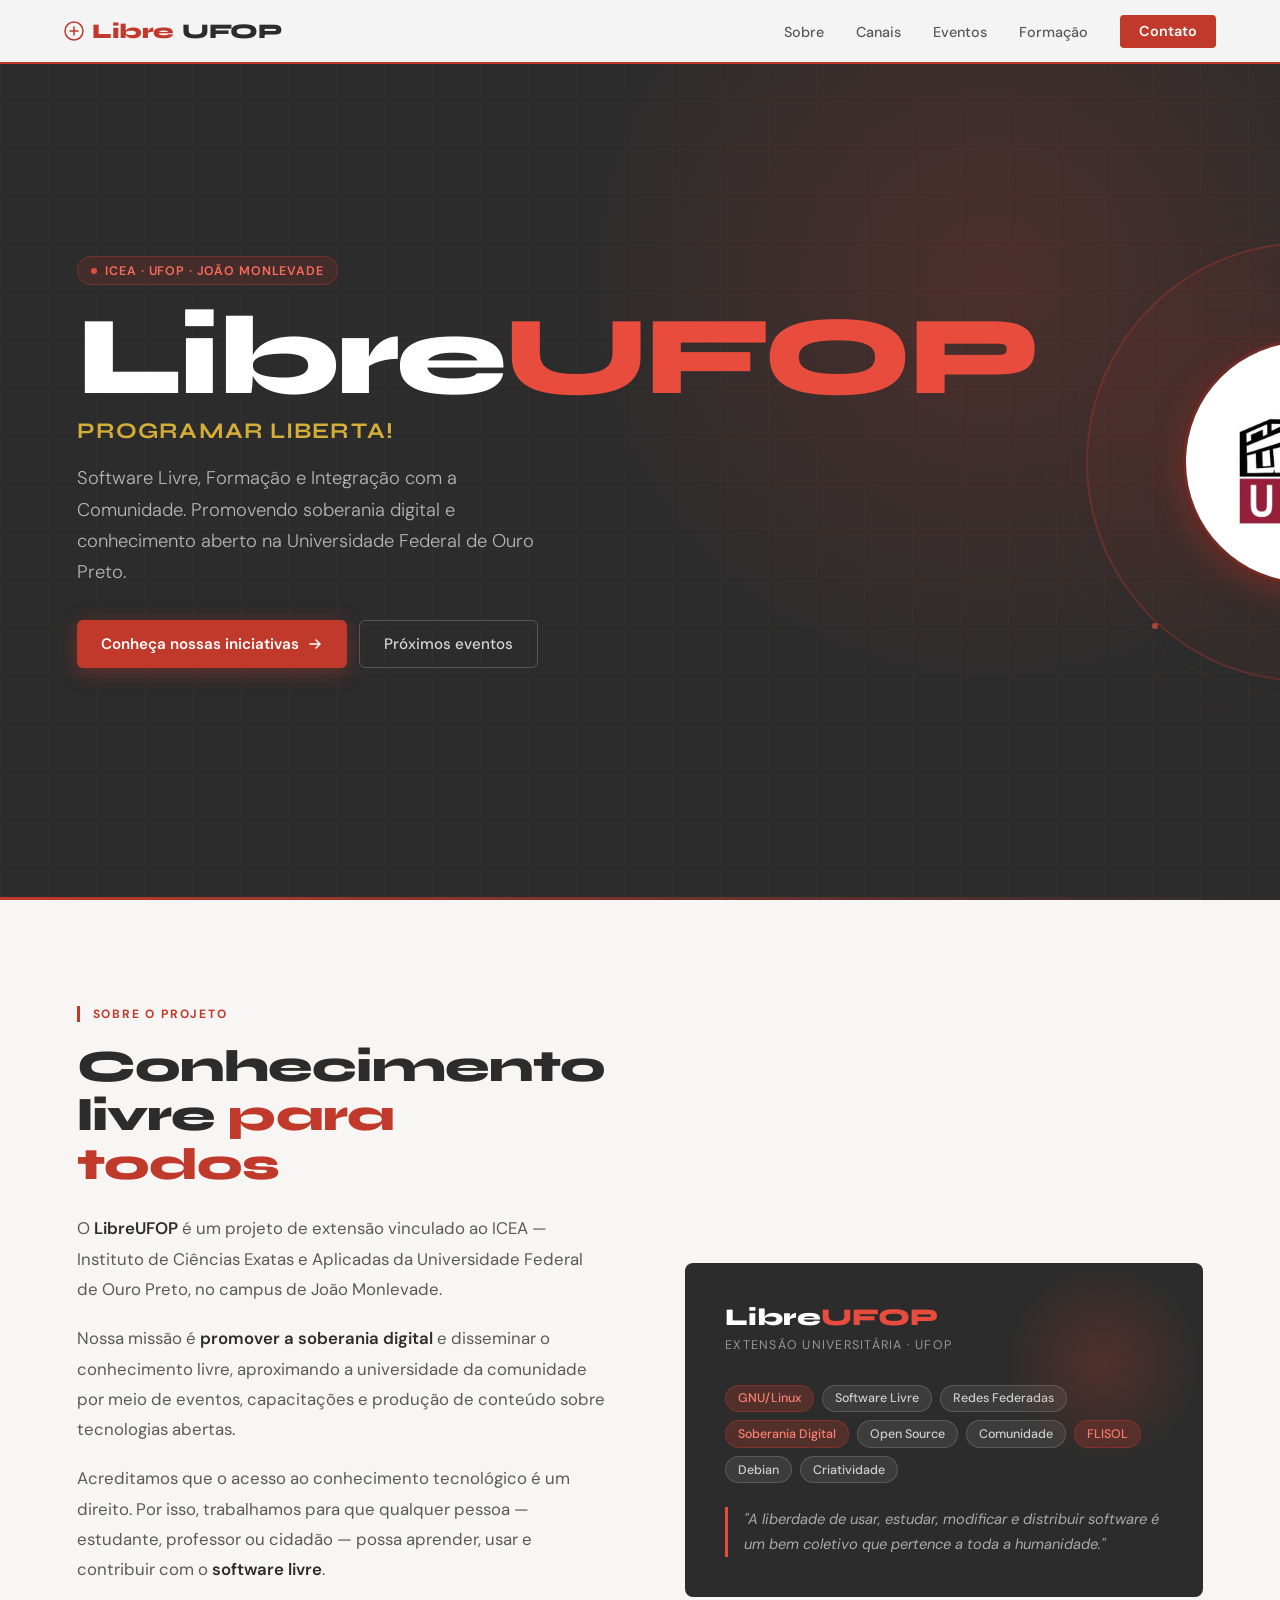
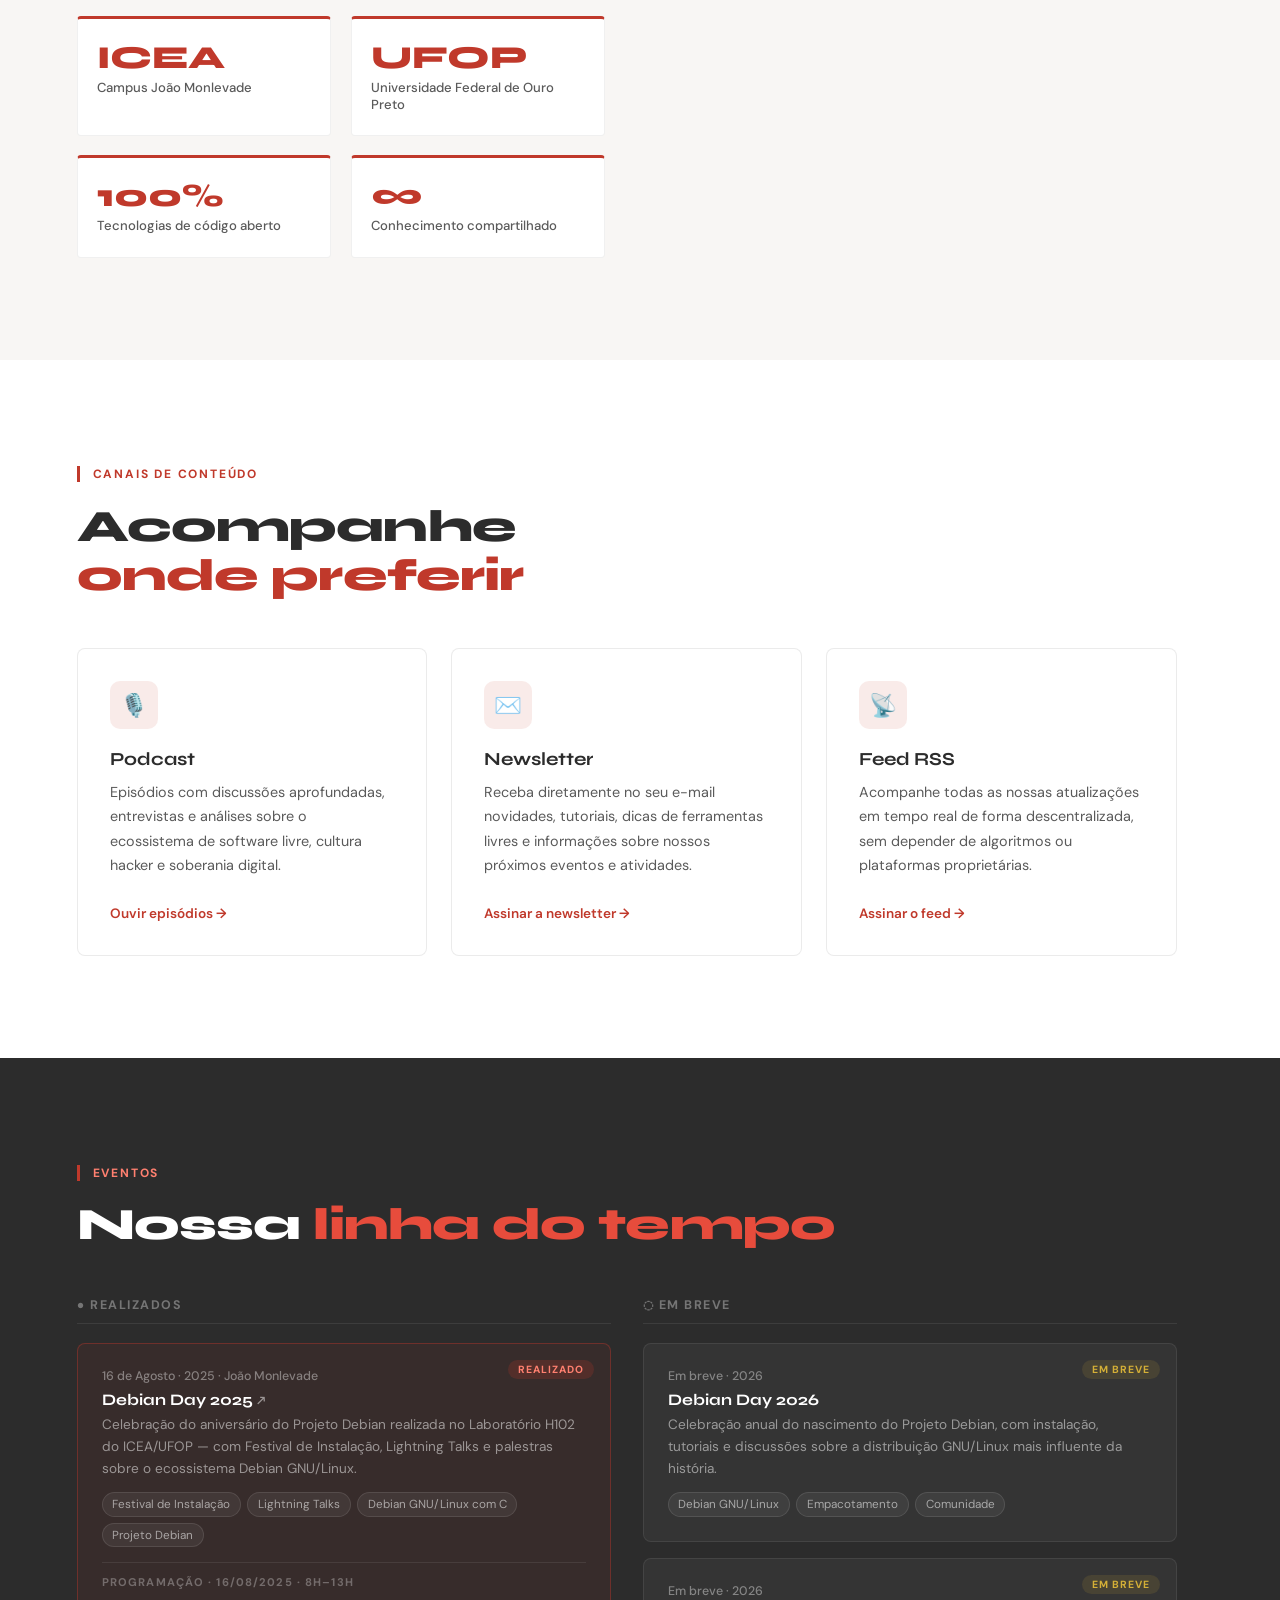
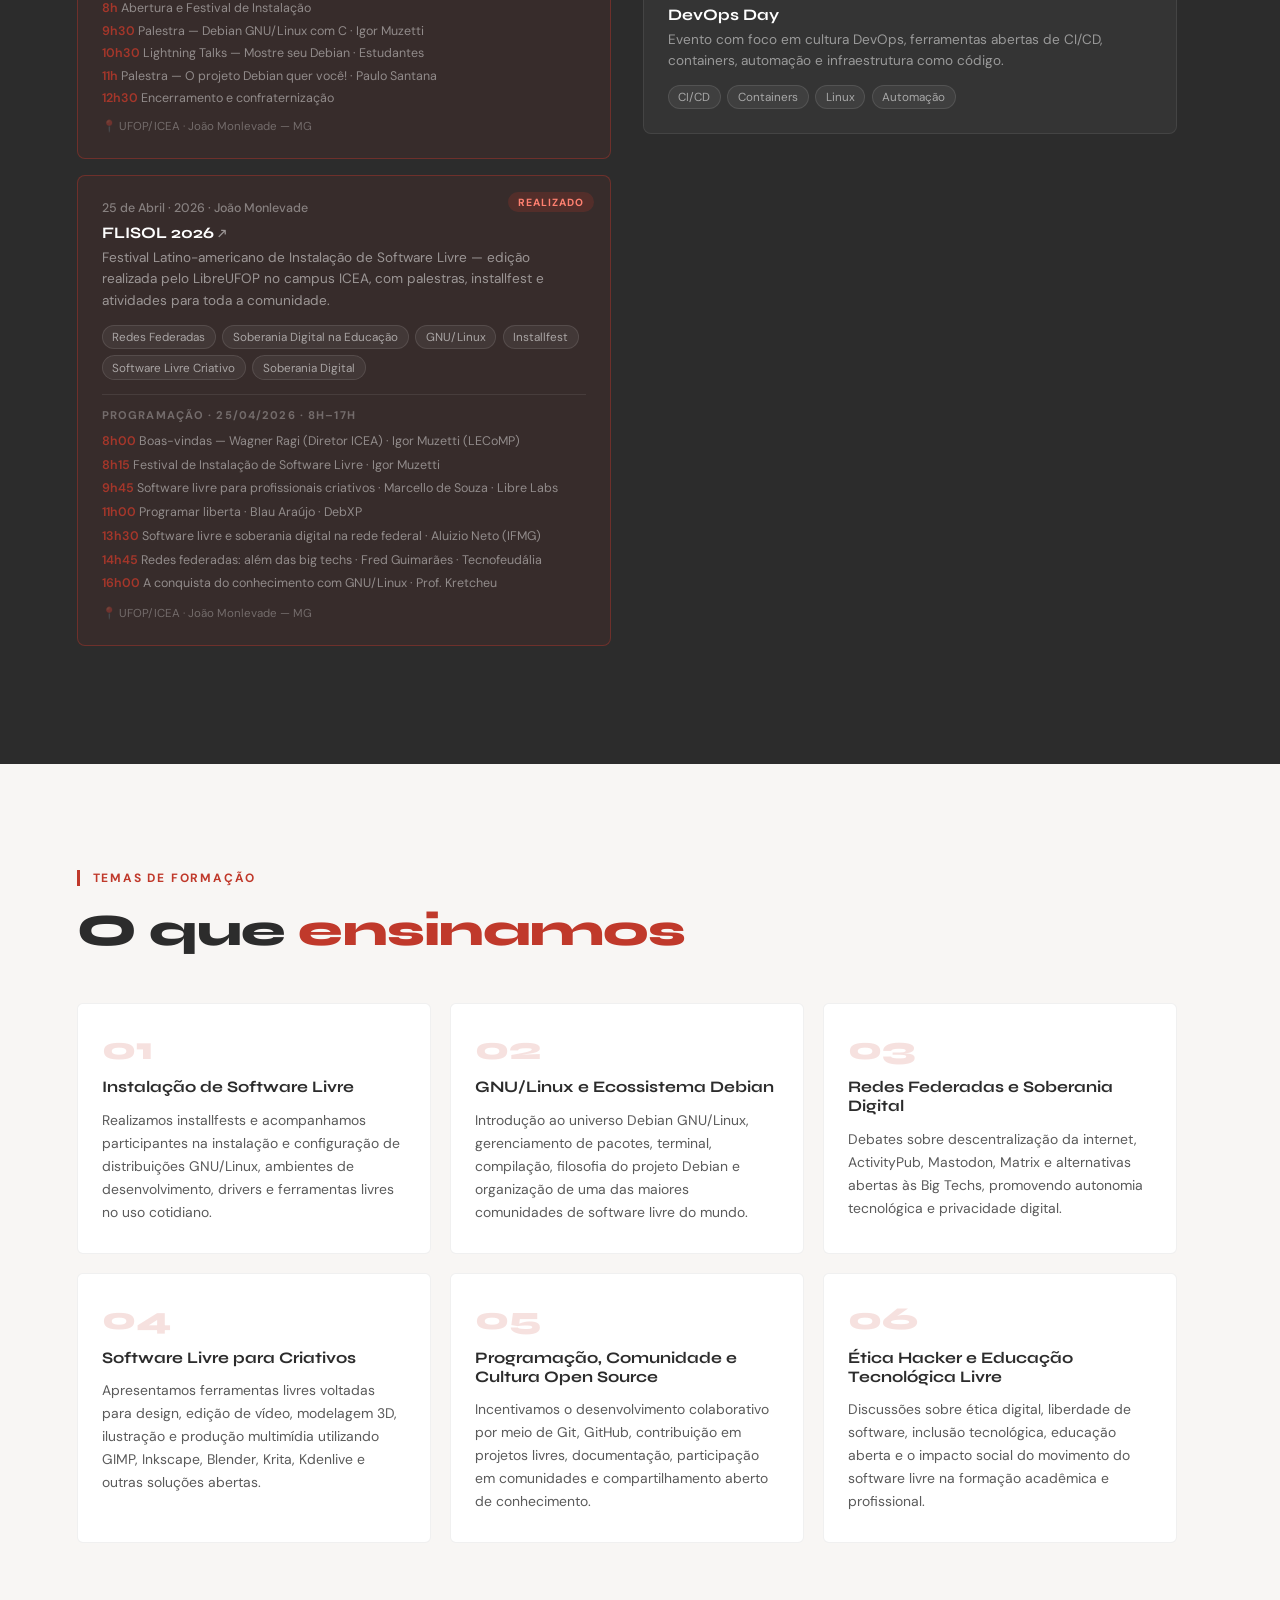
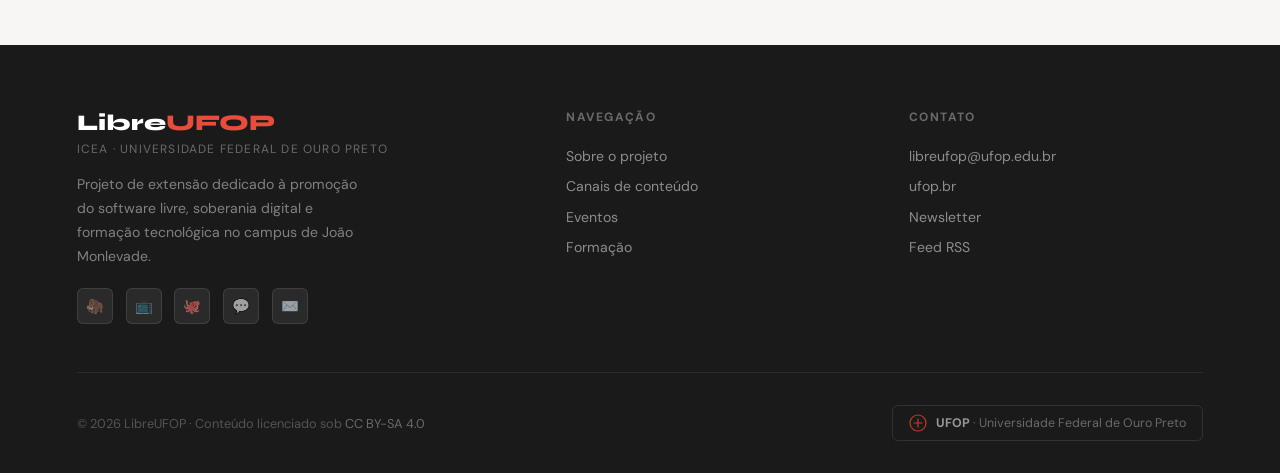
==== index.html @ 65d237c1 "edicoes de conteudos - pos primeira reuniao de alinhamento" ====
<!DOCTYPE html>
<html lang="pt-BR">

<head>
  <meta charset="UTF-8">
  <meta name="viewport" content="width=device-width, initial-scale=1.0">
  <title>LibreUFOP – Software Livre, Formação e Integração com a Comunidade</title>
  <link rel="preconnect" href="https://fonts.googleapis.com">
  <link
    href="https://fonts.googleapis.com/css2?family=Syne:wght@400;600;700;800&family=DM+Sans:ital,opsz,wght@0,9..40,300;0,9..40,400;0,9..40,500;1,9..40,300&display=swap"
    rel="stylesheet">
  <style>
    :root {
      --red: #C0392B;
      --red-dark: #922B21;
      --red-light: #E74C3C;
      --gray-dark: #2C2C2C;
      --gray-mid: #5A5A5A;
      --gray-light: #EFEFEF;
      --white: #FFFFFF;
      --off-white: #F8F6F4;
      --accent: #D4AF37;
      --text: #1A1A1A;
    }

    *,
    *::before,
    *::after {
      box-sizing: border-box;
      margin: 0;
      padding: 0;
    }

    html {
      scroll-behavior: smooth;
    }

    body {
      font-family: 'DM Sans', sans-serif;
      color: var(--text);
      background: var(--white);
      overflow-x: hidden;
    }

    /* ── NAV ── */
    nav {
      position: fixed;
      top: 0;
      width: 100%;
      z-index: 100;
      background: rgba(255, 255, 255, 0.95);
      backdrop-filter: blur(12px);
      border-bottom: 2px solid var(--red);
      display: flex;
      align-items: center;
      justify-content: space-between;
      padding: 0 clamp(1.5rem, 5vw, 4rem);
      height: 64px;
    }

    .nav-logo {
      font-family: 'Syne', sans-serif;
      font-weight: 800;
      font-size: 1.3rem;
      color: var(--red);
      letter-spacing: -0.02em;
      display: flex;
      align-items: center;
      gap: 0.5rem;
    }

    .nav-logo span {
      color: var(--gray-dark);
    }

    nav ul {
      display: flex;
      gap: 2rem;
      list-style: none;
    }

    nav a {
      text-decoration: none;
      color: var(--gray-mid);
      font-size: 0.9rem;
      font-weight: 500;
      transition: color 0.2s;
      position: relative;
    }

    nav a::after {
      content: '';
      position: absolute;
      bottom: -4px;
      left: 0;
      width: 0;
      height: 2px;
      background: var(--red);
      transition: width 0.25s;
    }

    nav a:hover {
      color: var(--red);
    }

    nav a:hover::after {
      width: 100%;
    }

    .nav-cta {
      background: var(--red);
      color: var(--white) !important;
      padding: 0.45rem 1.2rem;
      border-radius: 4px;
      font-weight: 600 !important;
    }

    .nav-cta::after {
      display: none !important;
    }

    .nav-cta:hover {
      background: var(--red-dark) !important;
    }

    /* ── HERO ── */
    #hero {
      min-height: 100svh;
      background: var(--gray-dark);
      display: grid;
      grid-template-columns: 1fr 1fr;
      align-items: center;
      position: relative;
      overflow: hidden;
      padding: 5.5rem clamp(1.25rem, 6vw, 6rem) 4rem;
      gap: 3rem;
    }

    .hero-bg-grid {
      position: absolute;
      inset: 0;
      z-index: 0;
      background-image:
        linear-gradient(rgba(192, 57, 43, 0.08) 1px, transparent 1px),
        linear-gradient(90deg, rgba(192, 57, 43, 0.08) 1px, transparent 1px);
      background-size: 48px 48px;
    }

    .hero-bg-circle {
      position: absolute;
      right: -10%;
      top: -15%;
      width: 65vw;
      height: 65vw;
      border-radius: 50%;
      background: radial-gradient(circle, rgba(192, 57, 43, 0.22) 0%, transparent 70%);
      z-index: 0;
    }

    .hero-bg-line {
      position: absolute;
      bottom: 0;
      left: 0;
      right: 0;
      height: 3px;
      background: linear-gradient(90deg, var(--red), transparent);
      z-index: 1;
    }

    .hero-content {
      position: relative;
      z-index: 2;
    }

    .hero-eyebrow {
      display: inline-flex;
      align-items: center;
      gap: 0.5rem;
      background: rgba(192, 57, 43, 0.15);
      border: 1px solid rgba(192, 57, 43, 0.4);
      color: #FF6B5B;
      font-size: clamp(0.65rem, 2vw, 0.78rem);
      font-weight: 600;
      letter-spacing: 0.07em;
      text-transform: uppercase;
      padding: 0.35rem 0.85rem;
      border-radius: 100px;
      margin-bottom: 1.2rem;
      animation: fadeUp 0.6s ease both;
      max-width: 100%;
    }

    .hero-eyebrow::before {
      content: '';
      flex-shrink: 0;
      width: 6px;
      height: 6px;
      background: var(--red-light);
      border-radius: 50%;
      animation: pulse 2s infinite;
    }

    @keyframes pulse {

      0%,
      100% {
        opacity: 1;
        transform: scale(1);
      }

      50% {
        opacity: 0.4;
        transform: scale(1.5);
      }
    }

    .hero-title {
      font-family: 'Syne', sans-serif;
      font-weight: 800;
      font-size: clamp(2.8rem, 11vw, 7rem);
      line-height: 0.95;
      color: var(--white);
      letter-spacing: -0.03em;
      margin-bottom: 0.4rem;
      animation: fadeUp 0.6s 0.1s ease both;
    }

    .hero-title em {
      color: var(--red-light);
      font-style: normal;
    }

    .hero-slogan {
      font-family: 'Syne', sans-serif;
      font-size: clamp(0.85rem, 3.5vw, 1.4rem);
      color: var(--accent);
      font-weight: 700;
      letter-spacing: 0.05em;
      text-transform: uppercase;
      margin-bottom: 1.2rem;
      animation: fadeUp 0.6s 0.2s ease both;
    }

    .hero-subtitle {
      font-size: clamp(0.92rem, 2.5vw, 1.15rem);
      color: rgba(255, 255, 255, 0.65);
      line-height: 1.7;
      max-width: 480px;
      margin-bottom: 2rem;
      font-weight: 300;
      animation: fadeUp 0.6s 0.3s ease both;
    }

    .hero-actions {
      display: flex;
      gap: 0.75rem;
      flex-wrap: wrap;
      animation: fadeUp 0.6s 0.4s ease both;
    }

    .btn-primary {
      background: var(--red);
      color: var(--white);
      padding: 0.8rem 1.5rem;
      border: none;
      border-radius: 6px;
      font-family: 'DM Sans', sans-serif;
      font-size: clamp(0.85rem, 2.5vw, 0.95rem);
      font-weight: 600;
      cursor: pointer;
      text-decoration: none;
      display: inline-flex;
      align-items: center;
      gap: 0.5rem;
      transition: all 0.25s;
      box-shadow: 0 4px 20px rgba(192, 57, 43, 0.4);
      white-space: nowrap;
    }

    .btn-primary:hover {
      background: var(--red-light);
      transform: translateY(-2px);
      box-shadow: 0 8px 28px rgba(192, 57, 43, 0.5);
    }

    .btn-secondary {
      background: transparent;
      color: rgba(255, 255, 255, 0.8);
      padding: 0.8rem 1.5rem;
      border: 1px solid rgba(255, 255, 255, 0.2);
      border-radius: 6px;
      font-family: 'DM Sans', sans-serif;
      font-size: clamp(0.85rem, 2.5vw, 0.95rem);
      font-weight: 500;
      cursor: pointer;
      text-decoration: none;
      display: inline-flex;
      align-items: center;
      gap: 0.5rem;
      transition: all 0.25s;
      white-space: nowrap;
    }

    .btn-secondary:hover {
      border-color: rgba(255, 255, 255, 0.5);
      color: var(--white);
      background: rgba(255, 255, 255, 0.06);
    }

    .hero-visual {
      position: relative;
      z-index: 2;
      display: flex;
      justify-content: center;
      align-items: center;
      animation: fadeUp 0.6s 0.25s ease both;
    }

    .hero-badge-stack {
      position: relative;
      width: clamp(180px, 36vw, 440px);
      aspect-ratio: 1;
    }

    .hero-badge-main {
      position: absolute;
      inset: 0;
      border: 2px solid rgba(192, 57, 43, 0.3);
      border-radius: 50%;
      display: flex;
      flex-direction: column;
      align-items: center;
      justify-content: center;
      text-align: center;
      padding: 1.5rem;
      background: radial-gradient(circle at 30% 40%, rgba(192, 57, 43, 0.12), rgba(0, 0, 0, 0));
    }

    .hero-badge-ring {
      position: absolute;
      inset: -16px;
      border: 1px dashed rgba(192, 57, 43, 0.2);
      border-radius: 50%;
      animation: spin 24s linear infinite;
    }

    .hero-badge-ring2 {
      position: absolute;
      inset: -40px;
      border: 1px dashed rgba(192, 57, 43, 0.1);
      border-radius: 50%;
      animation: spin 40s linear infinite reverse;
    }

    @keyframes spin {
      to {
        transform: rotate(360deg);
      }
    }

    /* ── LOGO IMAGE — animação rotateX em torno do eixo X ── */
    .hero-logo-img {
      width: clamp(110px, 22vw, 240px);
      height: clamp(110px, 22vw, 240px);
      border-radius: 50%;
      object-fit: cover;
      display: block;
      box-shadow:
        0 8px 32px rgba(192, 57, 43, 0.55),
        0 2px 12px rgba(0, 0, 0, 0.5),
        0 0 0 3px rgba(192, 57, 43, 0.35);
      animation: tiltX 5s ease-in-out infinite;
      transform-style: preserve-3d;
    }

    @keyframes tiltX {
      0% {
        transform: perspective(600px) rotateY(0deg) scale(1);
      }

      20% {
        transform: perspective(600px) rotateY(18deg) scale(1.03);
      }

      40% {
        transform: perspective(600px) rotateY(-14deg) scale(0.97);
      }

      60% {
        transform: perspective(600px) rotateY(10deg) scale(1.02);
      }

      80% {
        transform: perspective(600px) rotateY(-8deg) scale(0.98);
      }

      100% {
        transform: perspective(600px) rotateY(0deg) scale(1);
      }
    }

    .hero-dot {
      position: absolute;
      border-radius: 50%;
      background: var(--red-light);
      opacity: 0.7;
    }

    .hero-dot-1 {
      width: 10px;
      height: 10px;
      top: 8%;
      right: 22%;
      animation: floatDot 4s 0s ease-in-out infinite;
    }

    .hero-dot-2 {
      width: 6px;
      height: 6px;
      bottom: 12%;
      left: 15%;
      animation: floatDot 5s 1s ease-in-out infinite;
    }

    .hero-dot-3 {
      width: 14px;
      height: 14px;
      top: 40%;
      right: 5%;
      background: var(--accent);
      animation: floatDot 3.5s 0.5s ease-in-out infinite;
    }

    @keyframes floatDot {

      0%,
      100% {
        transform: translateY(0);
      }

      50% {
        transform: translateY(-12px);
      }
    }

    /* ── SECTION BASE ── */
    section {
      padding: clamp(3rem, 8vw, 7rem) clamp(1.5rem, 6vw, 6rem);
    }

    .section-label {
      display: inline-block;
      font-size: 0.75rem;
      font-weight: 700;
      letter-spacing: 0.15em;
      text-transform: uppercase;
      color: var(--red);
      border-left: 3px solid var(--red);
      padding-left: 0.8rem;
      margin-bottom: 1.2rem;
    }

    .section-title {
      font-family: 'Syne', sans-serif;
      font-size: clamp(1.8rem, 4vw, 2.8rem);
      font-weight: 800;
      letter-spacing: -0.02em;
      color: var(--gray-dark);
      line-height: 1.1;
    }

    .section-title em {
      color: var(--red);
      font-style: normal;
    }

    /* ── SOBRE ── */
    #sobre {
      background: var(--off-white);
    }

    .sobre-grid {
      display: grid;
      grid-template-columns: 1fr 1fr;
      gap: 5rem;
      align-items: center;
      max-width: 1200px;
      margin: 0 auto;
    }

    .sobre-text p {
      color: var(--gray-mid);
      line-height: 1.8;
      font-size: 1.05rem;
      margin-bottom: 1.2rem;
    }

    .sobre-text p strong {
      color: var(--gray-dark);
      font-weight: 600;
    }

    .sobre-stats {
      display: grid;
      grid-template-columns: 1fr 1fr;
      gap: 1.2rem;
      margin-top: 2rem;
    }

    .stat-card {
      background: var(--white);
      border: 1px solid rgba(0, 0, 0, 0.06);
      border-top: 3px solid var(--red);
      padding: 1.4rem 1.2rem;
      border-radius: 4px;
    }

    .stat-number {
      font-family: 'Syne', sans-serif;
      font-size: 2rem;
      font-weight: 800;
      color: var(--red);
      line-height: 1;
      margin-bottom: 0.3rem;
    }

    .stat-label {
      font-size: 0.82rem;
      color: var(--gray-mid);
      font-weight: 500;
    }

    .sobre-visual {
      position: relative;
    }

    .sobre-card-main {
      background: var(--gray-dark);
      border-radius: 8px;
      padding: 2.5rem;
      color: var(--white);
      position: relative;
      overflow: hidden;
    }

    .sobre-card-main::before {
      content: '';
      position: absolute;
      top: 0;
      right: 0;
      width: 200px;
      height: 200px;
      background: radial-gradient(circle, rgba(192, 57, 43, 0.25), transparent 70%);
    }

    .sobre-card-logo {
      font-family: 'Syne', sans-serif;
      font-weight: 800;
      font-size: 1.5rem;
      color: var(--white);
      margin-bottom: 0.3rem;
    }

    .sobre-card-logo span {
      color: var(--red-light);
    }

    .sobre-card-inst {
      font-size: 0.78rem;
      color: rgba(255, 255, 255, 0.5);
      text-transform: uppercase;
      letter-spacing: 0.1em;
      margin-bottom: 2rem;
    }

    .sobre-card-tags {
      display: flex;
      flex-wrap: wrap;
      gap: 0.5rem;
    }

    .tag {
      padding: 0.3rem 0.75rem;
      border-radius: 100px;
      font-size: 0.78rem;
      font-weight: 500;
      background: rgba(255, 255, 255, 0.08);
      border: 1px solid rgba(255, 255, 255, 0.15);
      color: rgba(255, 255, 255, 0.75);
    }

    .tag.red {
      background: rgba(192, 57, 43, 0.25);
      border-color: rgba(192, 57, 43, 0.4);
      color: #FF8070;
    }

    .sobre-quote {
      margin-top: 1.5rem;
      border-left: 3px solid var(--red-light);
      padding-left: 1rem;
      font-style: italic;
      color: rgba(255, 255, 255, 0.6);
      font-size: 0.92rem;
      line-height: 1.7;
    }

    /* ── CANAIS ── */
    #canais {
      background: var(--white);
    }

    .canais-header {
      max-width: 600px;
      margin-bottom: 3rem;
    }

    .canais-grid {
      display: grid;
      grid-template-columns: repeat(3, 1fr);
      gap: 1.5rem;
      max-width: 1100px;
    }

    .canal-card {
      border: 1px solid rgba(0, 0, 0, 0.08);
      border-radius: 8px;
      padding: 2rem;
      transition: all 0.3s;
      position: relative;
      overflow: hidden;
      background: var(--white);
    }

    .canal-card::before {
      content: '';
      position: absolute;
      top: 0;
      left: 0;
      right: 0;
      height: 3px;
      background: var(--red);
      transform: scaleX(0);
      transition: transform 0.3s;
      transform-origin: left;
    }

    .canal-card:hover {
      box-shadow: 0 12px 40px rgba(0, 0, 0, 0.1);
      transform: translateY(-4px);
    }

    .canal-card:hover::before {
      transform: scaleX(1);
    }

    .canal-icon {
      width: 48px;
      height: 48px;
      border-radius: 10px;
      background: rgba(192, 57, 43, 0.1);
      display: flex;
      align-items: center;
      justify-content: center;
      margin-bottom: 1.2rem;
      font-size: 1.4rem;
    }

    .canal-title {
      font-family: 'Syne', sans-serif;
      font-weight: 700;
      font-size: 1.15rem;
      color: var(--gray-dark);
      margin-bottom: 0.6rem;
    }

    .canal-desc {
      font-size: 0.9rem;
      line-height: 1.7;
      color: var(--gray-mid);
      margin-bottom: 1.5rem;
    }

    .canal-link {
      display: inline-flex;
      align-items: center;
      gap: 0.4rem;
      font-size: 0.85rem;
      font-weight: 600;
      color: var(--red);
      text-decoration: none;
      transition: gap 0.2s;
    }

    .canal-link:hover {
      gap: 0.7rem;
    }

    /* ── EVENTOS ── */
    #eventos {
      background: var(--gray-dark);
    }

    #eventos .section-label {
      color: #FF8070;
    }

    #eventos .section-title {
      color: var(--white);
    }

    #eventos .section-title em {
      color: var(--red-light);
    }

    .eventos-grid {
      display: grid;
      grid-template-columns: 1fr 1fr;
      gap: 2rem;
      margin-top: 3rem;
      max-width: 1100px;
    }

    .eventos-col-title {
      font-size: 0.78rem;
      font-weight: 700;
      letter-spacing: 0.12em;
      text-transform: uppercase;
      color: rgba(255, 255, 255, 0.35);
      margin-bottom: 1.2rem;
      padding-bottom: 0.6rem;
      border-bottom: 1px solid rgba(255, 255, 255, 0.08);
    }

    .evento-card {
      background: rgba(255, 255, 255, 0.04);
      border: 1px solid rgba(255, 255, 255, 0.08);
      border-radius: 8px;
      padding: 1.5rem;
      margin-bottom: 1rem;
      transition: background 0.25s;
      position: relative;
      overflow: hidden;
    }

    .evento-card:hover {
      background: rgba(255, 255, 255, 0.07);
    }

    .evento-card.destaque {
      border-color: rgba(192, 57, 43, 0.4);
      background: rgba(192, 57, 43, 0.08);
    }

    /* Card clicável — eventos realizados */
    a.evento-card {
      text-decoration: none;
      color: inherit;
      cursor: pointer;
      display: block;
    }

    a.evento-card:hover {
      background: rgba(255, 255, 255, 0.1) !important;
      border-color: rgba(192, 57, 43, 0.6) !important;
      transform: translateY(-3px);
      box-shadow: 0 8px 30px rgba(0, 0, 0, 0.3);
      transition: all 0.25s;
    }

    a.evento-card .evento-nome::after {
      content: ' ↗';
      font-size: 0.8em;
      opacity: 0.5;
    }

    .evento-card.destaque::before {
      content: 'REALIZADO';
      position: absolute;
      top: 1rem;
      right: 1rem;
      font-size: 0.65rem;
      font-weight: 700;
      letter-spacing: 0.1em;
      color: #FF8070;
      background: rgba(192, 57, 43, 0.2);
      padding: 0.2rem 0.6rem;
      border-radius: 100px;
    }

    .evento-card.futuro::before {
      content: 'EM BREVE';
      position: absolute;
      top: 1rem;
      right: 1rem;
      font-size: 0.65rem;
      font-weight: 700;
      letter-spacing: 0.1em;
      color: var(--accent);
      background: rgba(212, 175, 55, 0.12);
      padding: 0.2rem 0.6rem;
      border-radius: 100px;
    }

    .evento-data {
      font-size: 0.78rem;
      color: rgba(255, 255, 255, 0.4);
      font-weight: 500;
      margin-bottom: 0.4rem;
    }

    .evento-nome {
      font-family: 'Syne', sans-serif;
      font-size: 1rem;
      font-weight: 700;
      color: var(--white);
      margin-bottom: 0.3rem;
    }

    .evento-desc {
      font-size: 0.85rem;
      line-height: 1.6;
      color: rgba(255, 255, 255, 0.5);
      margin-bottom: 0.8rem;
    }

    .evento-talks {
      display: flex;
      flex-wrap: wrap;
      gap: 0.4rem;
    }

    .evento-talk {
      font-size: 0.73rem;
      background: rgba(255, 255, 255, 0.06);
      border: 1px solid rgba(255, 255, 255, 0.1);
      color: rgba(255, 255, 255, 0.55);
      padding: 0.2rem 0.6rem;
      border-radius: 100px;
    }

    /* ── FORMAÇÃO ── */
    #formacao {
      background: var(--off-white);
    }

    .formacao-grid {
      display: grid;
      grid-template-columns: repeat(3, 1fr);
      gap: 1.2rem;
      margin-top: 3rem;
      max-width: 1100px;
    }

    .formacao-item {
      background: var(--white);
      border-radius: 6px;
      padding: 1.8rem 1.5rem;
      border: 1px solid rgba(0, 0, 0, 0.06);
      transition: all 0.3s;
      display: flex;
      flex-direction: column;
      gap: 0.8rem;
    }

    .formacao-item:hover {
      border-color: var(--red);
      box-shadow: 0 4px 20px rgba(192, 57, 43, 0.1);
      transform: translateY(-2px);
    }

    .formacao-num {
      font-family: 'Syne', sans-serif;
      font-size: 2rem;
      font-weight: 800;
      color: rgba(192, 57, 43, 0.15);
      line-height: 1;
    }

    .formacao-title {
      font-family: 'Syne', sans-serif;
      font-size: 1rem;
      font-weight: 700;
      color: var(--gray-dark);
    }

    .formacao-desc {
      font-size: 0.87rem;
      line-height: 1.65;
      color: var(--gray-mid);
    }

    /* ── FOOTER ── */
    footer {
      background: #1A1A1A;
      padding: 4rem clamp(1.5rem, 6vw, 6rem) 2rem;
    }

    .footer-top {
      display: grid;
      grid-template-columns: 1.5fr 1fr 1fr;
      gap: 3rem;
      padding-bottom: 3rem;
      border-bottom: 1px solid rgba(255, 255, 255, 0.08);
      margin-bottom: 2rem;
    }

    .footer-brand-name {
      font-family: 'Syne', sans-serif;
      font-size: 1.4rem;
      font-weight: 800;
      color: var(--white);
      margin-bottom: 0.3rem;
    }

    .footer-brand-name span {
      color: var(--red-light);
    }

    .footer-brand-inst {
      font-size: 0.75rem;
      color: rgba(255, 255, 255, 0.35);
      text-transform: uppercase;
      letter-spacing: 0.1em;
      margin-bottom: 1rem;
    }

    .footer-brand-desc {
      font-size: 0.88rem;
      line-height: 1.7;
      color: rgba(255, 255, 255, 0.45);
      max-width: 300px;
    }

    .footer-col-title {
      font-size: 0.75rem;
      font-weight: 700;
      letter-spacing: 0.12em;
      text-transform: uppercase;
      color: rgba(255, 255, 255, 0.35);
      margin-bottom: 1.2rem;
    }

    .footer-col ul {
      list-style: none;
    }

    .footer-col li {
      margin-bottom: 0.6rem;
    }

    .footer-col a {
      text-decoration: none;
      color: rgba(255, 255, 255, 0.5);
      font-size: 0.88rem;
      transition: color 0.2s;
    }

    .footer-col a:hover {
      color: var(--red-light);
    }

    .social-links {
      display: flex;
      gap: 0.8rem;
      margin-top: 0.5rem;
    }

    .social-btn {
      width: 36px;
      height: 36px;
      border-radius: 6px;
      background: rgba(255, 255, 255, 0.07);
      border: 1px solid rgba(255, 255, 255, 0.1);
      display: flex;
      align-items: center;
      justify-content: center;
      text-decoration: none;
      color: rgba(255, 255, 255, 0.55);
      font-size: 0.9rem;
      transition: all 0.2s;
    }

    .social-btn:hover {
      background: var(--red);
      color: var(--white);
      border-color: var(--red);
    }

    .footer-bottom {
      display: flex;
      align-items: center;
      justify-content: space-between;
      flex-wrap: wrap;
      gap: 1rem;
    }

    .footer-bottom p {
      font-size: 0.8rem;
      color: rgba(255, 255, 255, 0.25);
    }

    .footer-bottom a {
      color: rgba(255, 255, 255, 0.35);
      text-decoration: none;
    }

    .footer-bottom a:hover {
      color: var(--red-light);
    }

    .ufop-badge {
      display: flex;
      align-items: center;
      gap: 0.6rem;
      padding: 0.5rem 1rem;
      border: 1px solid rgba(255, 255, 255, 0.1);
      border-radius: 6px;
      font-size: 0.78rem;
      color: rgba(255, 255, 255, 0.35);
    }

    .ufop-badge strong {
      color: rgba(255, 255, 255, 0.55);
    }

    /* ── ANIMATIONS ── */
    @keyframes fadeUp {
      from {
        opacity: 0;
        transform: translateY(20px);
      }

      to {
        opacity: 1;
        transform: translateY(0);
      }
    }

    .reveal {
      opacity: 0;
      transform: translateY(24px);
      transition: opacity 0.6s ease, transform 0.6s ease;
    }

    .reveal.visible {
      opacity: 1;
      transform: none;
    }

    .reveal-d1 {
      transition-delay: 0.1s;
    }

    .reveal-d2 {
      transition-delay: 0.2s;
    }

    .reveal-d3 {
      transition-delay: 0.3s;
    }

    /* ── HAMBURGER MOBILE ── */
    .hamburger {
      display: none;
      flex-direction: column;
      gap: 4px;
      background: none;
      border: none;
      cursor: pointer;
      padding: 4px;
    }

    .hamburger span {
      display: block;
      width: 22px;
      height: 2px;
      background: var(--gray-dark);
      border-radius: 2px;
      transition: all 0.3s;
    }

    .mobile-menu {
      display: none;
      position: fixed;
      top: 64px;
      left: 0;
      right: 0;
      background: var(--white);
      border-bottom: 2px solid var(--red);
      padding: 1.5rem 2rem;
      z-index: 99;
      flex-direction: column;
      gap: 1rem;
    }

    .mobile-menu.open {
      display: flex;
    }

    .mobile-menu a {
      font-size: 1rem;
      font-weight: 500;
      color: var(--gray-mid);
      text-decoration: none;
      padding: 0.5rem 0;
      border-bottom: 1px solid var(--gray-light);
    }

    .mobile-menu a:hover {
      color: var(--red);
    }

    /* ── RESPONSIVE ── */
    @media (max-width: 900px) {

      nav ul,
      .nav-cta {
        display: none;
      }

      .hamburger {
        display: flex;
      }

      /* Hero: single column, visual shown small below content */
      #hero {
        grid-template-columns: 1fr;
        text-align: center;
        padding-top: 5.5rem;
        padding-bottom: 3.5rem;
        min-height: auto;
      }

      .hero-eyebrow {
        justify-content: center;
      }

      .hero-subtitle {
        margin-left: auto;
        margin-right: auto;
      }

      .hero-actions {
        justify-content: center;
      }

      .hero-visual {
        display: flex;
        margin: 0 auto;
      }

      .hero-badge-stack {
        width: clamp(160px, 50vw, 260px);
      }

      .sobre-grid {
        grid-template-columns: 1fr;
        gap: 2.5rem;
      }

      .canais-grid {
        grid-template-columns: 1fr;
      }

      .eventos-grid {
        grid-template-columns: 1fr;
      }

      .formacao-grid {
        grid-template-columns: 1fr 1fr;
      }

      .footer-top {
        grid-template-columns: 1fr;
        gap: 2rem;
      }
    }

    @media (max-width: 600px) {

      /* Hero fine-tuning for small phones */
      #hero {
        padding-top: 5rem;
        padding-bottom: 3rem;
      }

      .hero-badge-stack {
        width: clamp(140px, 55vw, 220px);
      }

      .hero-badge-ring2 {
        display: none;
      }

      .hero-actions {
        flex-direction: column;
        align-items: center;
      }

      .btn-primary,
      .btn-secondary {
        width: 100%;
        justify-content: center;
        max-width: 320px;
      }

      .sobre-stats {
        grid-template-columns: 1fr 1fr;
      }

      .formacao-grid {
        grid-template-columns: 1fr;
      }

      .footer-bottom {
        flex-direction: column;
        align-items: flex-start;
      }

      .ufop-badge {
        width: 100%;
      }
    }

    @media (max-width: 380px) {
      .hero-eyebrow {
        font-size: 0.6rem;
        letter-spacing: 0.04em;
      }

      .hero-badge-stack {
        width: 130px;
      }
    }
  </style>
</head>

<body>

  <!-- NAV -->
  <nav>
    <div class="nav-logo">
      <svg width="20" height="20" viewBox="0 0 20 20" fill="none">
        <circle cx="10" cy="10" r="9" stroke="#C0392B" stroke-width="1.5" />
        <path d="M6 10h8M10 6v8" stroke="#C0392B" stroke-width="1.5" stroke-linecap="round" />
      </svg>
      Libre<span>UFOP</span>
    </div>
    <ul>
      <li><a href="#sobre">Sobre</a></li>
      <li><a href="#canais">Canais</a></li>
      <li><a href="#eventos">Eventos</a></li>
      <li><a href="#formacao">Formação</a></li>
      <li><a href="#contato" class="nav-cta">Contato</a></li>
    </ul>
    <button class="hamburger" onclick="toggleMenu()" aria-label="Menu">
      <span></span><span></span><span></span>
    </button>
  </nav>
  <div class="mobile-menu" id="mobileMenu">
    <a href="#sobre" onclick="toggleMenu()">Sobre</a>
    <a href="#canais" onclick="toggleMenu()">Canais</a>
    <a href="#eventos" onclick="toggleMenu()">Eventos</a>
    <a href="#formacao" onclick="toggleMenu()">Formação</a>
    <a href="#contato" onclick="toggleMenu()">Contato</a>
  </div>

  <!-- HERO -->
  <section id="hero">
    <div class="hero-bg-grid"></div>
    <div class="hero-bg-circle"></div>
    <div class="hero-bg-line"></div>

    <div class="hero-content">
      <div class="hero-eyebrow">ICEA · UFOP · João Monlevade</div>
      <h1 class="hero-title">Libre<em>UFOP</em></h1>
      <p class="hero-slogan">Programar Liberta!</p>
      <p class="hero-subtitle">Software Livre, Formação e Integração com a Comunidade. Promovendo soberania digital e
        conhecimento aberto na Universidade Federal de Ouro Preto.</p>
      <div class="hero-actions">
        <a href="#sobre" class="btn-primary">
          Conheça nossas iniciativas
          <svg width="16" height="16" viewBox="0 0 16 16" fill="none">
            <path d="M3 8h10M9 4l4 4-4 4" stroke="currentColor" stroke-width="1.5" stroke-linecap="round"
              stroke-linejoin="round" />
          </svg>
        </a>
        <a href="#eventos" class="btn-secondary">
          Próximos eventos
        </a>
      </div>
    </div>

    <div class="hero-visual">
      <div class="hero-badge-stack">
        <div class="hero-badge-ring"></div>
        <div class="hero-badge-ring2"></div>
        <div class="hero-badge-main">
          <img src="logo_libreUfop.jpg" alt="LibreUFOP Logo" class="hero-logo-img" />
        </div>
        <div class="hero-dot hero-dot-1"></div>
        <div class="hero-dot hero-dot-2"></div>
        <div class="hero-dot hero-dot-3"></div>
      </div>
    </div>
  </section>

  <!-- SOBRE -->
  <section id="sobre">
    <div class="sobre-grid">
      <div class="sobre-text reveal">
        <div class="section-label">Sobre o Projeto</div>
        <h2 class="section-title" style="margin-bottom:1.5rem">Conhecimento livre <em>para todos</em></h2>
        <p>O <strong>LibreUFOP</strong> é um projeto de extensão vinculado ao ICEA — Instituto de Ciências Exatas e
          Aplicadas da Universidade Federal de Ouro Preto, no campus de João Monlevade.</p>
        <p>Nossa missão é <strong>promover a soberania digital</strong> e disseminar o conhecimento livre, aproximando a
          universidade da comunidade por meio de eventos, capacitações e produção de conteúdo sobre tecnologias abertas.
        </p>
        <p>Acreditamos que o acesso ao conhecimento tecnológico é um direito. Por isso, trabalhamos para que qualquer
          pessoa — estudante, professor ou cidadão — possa aprender, usar e contribuir com o <strong>software
            livre</strong>.</p>

        <div class="sobre-stats">
          <div class="stat-card">
            <div class="stat-number">ICEA</div>
            <div class="stat-label">Campus João Monlevade</div>
          </div>
          <div class="stat-card">
            <div class="stat-number">UFOP</div>
            <div class="stat-label">Universidade Federal de Ouro Preto</div>
          </div>
          <div class="stat-card">
            <div class="stat-number">100%</div>
            <div class="stat-label">Tecnologias de código aberto</div>
          </div>
          <div class="stat-card">
            <div class="stat-number">∞</div>
            <div class="stat-label">Conhecimento compartilhado</div>
          </div>
        </div>
      </div>

      <div class="sobre-visual reveal reveal-d2">
        <div class="sobre-card-main">
          <div class="sobre-card-logo">Libre<span>UFOP</span></div>
          <div class="sobre-card-inst">Extensão Universitária · UFOP</div>
          <div class="sobre-card-tags">
            <span class="tag red">GNU/Linux</span>
            <span class="tag">Software Livre</span>
            <span class="tag">Redes Federadas</span>
            <span class="tag red">Soberania Digital</span>
            <span class="tag">Open Source</span>
            <span class="tag">Comunidade</span>
            <span class="tag red">FLISOL</span>
            <span class="tag">Debian</span>
            <span class="tag">Criatividade</span>
          </div>
          <blockquote class="sobre-quote">
            "A liberdade de usar, estudar, modificar e distribuir software é um bem coletivo que pertence a toda a
            humanidade."
          </blockquote>
        </div>
      </div>
    </div>
  </section>

  <!-- CANAIS -->
  <section id="canais">
    <div class="canais-header reveal">
      <div class="section-label">Canais de Conteúdo</div>
      <h2 class="section-title">Acompanhe <em>onde preferir</em></h2>
    </div>
    <div class="canais-grid">
      <div class="canal-card reveal">
        <div class="canal-icon">🎙️</div>
        <div class="canal-title">Podcast</div>
        <p class="canal-desc">Episódios com discussões aprofundadas, entrevistas e análises sobre o ecossistema de
          software livre, cultura hacker e soberania digital.</p>
        <a href="#" class="canal-link">Ouvir episódios →</a>
      </div>
      <div class="canal-card reveal reveal-d1">
        <div class="canal-icon">✉️</div>
        <div class="canal-title">Newsletter</div>
        <p class="canal-desc">Receba diretamente no seu e-mail novidades, tutoriais, dicas de ferramentas livres e
          informações sobre nossos próximos eventos e atividades.</p>
        <a href="#" class="canal-link">Assinar a newsletter →</a>
      </div>
      <div class="canal-card reveal reveal-d2">
        <div class="canal-icon">📡</div>
        <div class="canal-title">Feed RSS</div>
        <p class="canal-desc">Acompanhe todas as nossas atualizações em tempo real de forma descentralizada, sem
          depender de algoritmos ou plataformas proprietárias.</p>
        <a href="#" class="canal-link">Assinar o feed →</a>
      </div>
    </div>
  </section>

  <!-- EVENTOS -->
  <section id="eventos">
    <div class="reveal">
      <div class="section-label">Eventos</div>
      <h2 class="section-title">Nossa <em>linha do tempo</em></h2>
    </div>

    <div class="eventos-grid">

      <!-- REALIZADOS -->
      <div class="reveal">
        <div class="eventos-col-title">● Realizados</div>

        <!-- Debian Day -->
        <a href="https://wiki.debian.org/DebianDay/2025/Brazil/JoaoMonlevade" target="_blank" rel="noopener"
          class="evento-card destaque" style="margin-bottom:1rem; display:block;">

          <div class="evento-data">16 de Agosto · 2025 · João Monlevade</div>

          <div class="evento-nome">Debian Day 2025</div>

          <div class="evento-desc">
            Celebração do aniversário do Projeto Debian realizada no Laboratório H102 do
            ICEA/UFOP — com Festival de Instalação, Lightning Talks e palestras sobre o
            ecossistema Debian GNU/Linux.
          </div>

          <div class="evento-talks">
            <span class="evento-talk">Festival de Instalação</span>
            <span class="evento-talk">Lightning Talks</span>
            <span class="evento-talk">Debian GNU/Linux com C</span>
            <span class="evento-talk">Projeto Debian</span>
          </div>

          <div style="margin-top:0.9rem; border-top:1px solid rgba(255,255,255,0.08); padding-top:0.8rem;">

            <div
              style="font-size:0.7rem; font-weight:700; letter-spacing:0.1em; text-transform:uppercase; color:rgba(255,255,255,0.3); margin-bottom:0.5rem;">
              Programação · 16/08/2025 · 8h–13h
            </div>

            <div style="font-size:0.78rem; color:rgba(255,255,255,0.45); line-height:1.8;">
              <span style="color:rgba(192,57,43,0.8); font-weight:600;">8h</span>
              Abertura e Festival de Instalação<br>

              <span style="color:rgba(192,57,43,0.8); font-weight:600;">9h30</span>
              Palestra — Debian GNU/Linux com C · Igor Muzetti<br>

              <span style="color:rgba(192,57,43,0.8); font-weight:600;">10h30</span>
              Lightning Talks — Mostre seu Debian · Estudantes<br>

              <span style="color:rgba(192,57,43,0.8); font-weight:600;">11h</span>
              Palestra — O projeto Debian quer você! · Paulo Santana<br>

              <span style="color:rgba(192,57,43,0.8); font-weight:600;">12h30</span>
              Encerramento e confraternização
            </div>

            <div style="margin-top:0.6rem; font-size:0.72rem; color:rgba(255,255,255,0.3);">
              📍 UFOP/ICEA · João Monlevade — MG
            </div>

          </div>
        </a>

        <!-- FLISOL -->
        <a href="https://flisol.info/FLISOL2026/Brasil/JoaoMonlevade" target="_blank" rel="noopener"
          class="evento-card destaque" style="display:block;">

          <div class="evento-data">25 de Abril · 2026 · João Monlevade</div>

          <div class="evento-nome">FLISOL 2026</div>

          <div class="evento-desc">
            Festival Latino-americano de Instalação de Software Livre — edição realizada
            pelo LibreUFOP no campus ICEA, com palestras, installfest e atividades para
            toda a comunidade.
          </div>

          <div class="evento-talks">
            <span class="evento-talk">Redes Federadas</span>
            <span class="evento-talk">Soberania Digital na Educação</span>
            <span class="evento-talk">GNU/Linux</span>
            <span class="evento-talk">Installfest</span>
            <span class="evento-talk">Software Livre Criativo</span>
            <span class="evento-talk">Soberania Digital</span>
          </div>

          <div style="margin-top:0.9rem; border-top:1px solid rgba(255,255,255,0.08); padding-top:0.8rem;">

            <div
              style="font-size:0.7rem; font-weight:700; letter-spacing:0.1em; text-transform:uppercase; color:rgba(255,255,255,0.3); margin-bottom:0.5rem;">
              Programação · 25/04/2026 · 8h–17h
            </div>

            <div style="font-size:0.78rem; color:rgba(255,255,255,0.45); line-height:1.9;">

              <span style="color:rgba(192,57,43,0.8); font-weight:600;">8h00</span>
              Boas-vindas — Wagner Ragi (Diretor ICEA) · Igor Muzetti (LECoMP)<br>

              <span style="color:rgba(192,57,43,0.8); font-weight:600;">8h15</span>
              Festival de Instalação de Software Livre · Igor Muzetti<br>

              <span style="color:rgba(192,57,43,0.8); font-weight:600;">9h45</span>
              Software livre para profissionais criativos · Marcello de Souza · Libre Labs<br>

              <span style="color:rgba(192,57,43,0.8); font-weight:600;">11h00</span>
              Programar liberta · Blau Araújo · DebXP<br>

              <span style="color:rgba(192,57,43,0.8); font-weight:600;">13h30</span>
              Software livre e soberania digital na rede federal · Aluizio Neto (IFMG)<br>

              <span style="color:rgba(192,57,43,0.8); font-weight:600;">14h45</span>
              Redes federadas: além das big techs · Fred Guimarães · Tecnofeudália<br>

              <span style="color:rgba(192,57,43,0.8); font-weight:600;">16h00</span>
              A conquista do conhecimento com GNU/Linux · Prof. Kretcheu
            </div>

            <div style="margin-top:0.6rem; font-size:0.72rem; color:rgba(255,255,255,0.3);">
              📍 UFOP/ICEA · João Monlevade — MG
            </div>

          </div>
        </a>
      </div>

      <!-- FUTUROS -->
      <div class="reveal reveal-d1">
        <div class="eventos-col-title">◌ Em breve</div>

        <div class="evento-card futuro" style="margin-bottom:1rem">
          <div class="evento-data">Em breve · 2026</div>

          <div class="evento-nome">Debian Day 2026</div>

          <div class="evento-desc">
            Celebração anual do nascimento do Projeto Debian, com instalação,
            tutoriais e discussões sobre a distribuição GNU/Linux mais influente
            da história.
          </div>

          <div class="evento-talks">
            <span class="evento-talk">Debian GNU/Linux</span>
            <span class="evento-talk">Empacotamento</span>
            <span class="evento-talk">Comunidade</span>
          </div>
        </div>

        <div class="evento-card futuro">
          <div class="evento-data">Em breve · 2026</div>

          <div class="evento-nome">DevOps Day</div>

          <div class="evento-desc">
            Evento com foco em cultura DevOps, ferramentas abertas de CI/CD,
            containers, automação e infraestrutura como código.
          </div>

          <div class="evento-talks">
            <span class="evento-talk">CI/CD</span>
            <span class="evento-talk">Containers</span>
            <span class="evento-talk">Linux</span>
            <span class="evento-talk">Automação</span>
          </div>
        </div>

      </div>
    </div>
  </section>

  <!-- FORMAÇÃO -->
  <section id="formacao">
    <div class="reveal">
      <div class="section-label">Temas de Formação</div>
      <h2 class="section-title">O que <em>ensinamos</em></h2>
    </div>

    <div class="formacao-grid">

      <div class="formacao-item reveal">
        <div class="formacao-num">01</div>

        <div class="formacao-title">
          Instalação de Software Livre
        </div>

        <p class="formacao-desc">
          Realizamos installfests e acompanhamos participantes na instalação e
          configuração de distribuições GNU/Linux, ambientes de desenvolvimento,
          drivers e ferramentas livres no uso cotidiano.
        </p>
      </div>

      <div class="formacao-item reveal reveal-d1">
        <div class="formacao-num">02</div>

        <div class="formacao-title">
          GNU/Linux e Ecossistema Debian
        </div>

        <p class="formacao-desc">
          Introdução ao universo Debian GNU/Linux, gerenciamento de pacotes,
          terminal, compilação, filosofia do projeto Debian e organização de uma
          das maiores comunidades de software livre do mundo.
        </p>
      </div>

      <div class="formacao-item reveal reveal-d2">
        <div class="formacao-num">03</div>

        <div class="formacao-title">
          Redes Federadas e Soberania Digital
        </div>

        <p class="formacao-desc">
          Debates sobre descentralização da internet, ActivityPub, Mastodon,
          Matrix e alternativas abertas às Big Techs, promovendo autonomia
          tecnológica e privacidade digital.
        </p>
      </div>

      <div class="formacao-item reveal">
        <div class="formacao-num">04</div>

        <div class="formacao-title">
          Software Livre para Criativos
        </div>

        <p class="formacao-desc">
          Apresentamos ferramentas livres voltadas para design, edição de vídeo,
          modelagem 3D, ilustração e produção multimídia utilizando GIMP,
          Inkscape, Blender, Krita, Kdenlive e outras soluções abertas.
        </p>
      </div>

      <div class="formacao-item reveal reveal-d1">
        <div class="formacao-num">05</div>

        <div class="formacao-title">
          Programação, Comunidade e Cultura Open Source
        </div>

        <p class="formacao-desc">
          Incentivamos o desenvolvimento colaborativo por meio de Git, GitHub,
          contribuição em projetos livres, documentação, participação em
          comunidades e compartilhamento aberto de conhecimento.
        </p>
      </div>

      <div class="formacao-item reveal reveal-d2">
        <div class="formacao-num">06</div>

        <div class="formacao-title">
          Ética Hacker e Educação Tecnológica Livre
        </div>

        <p class="formacao-desc">
          Discussões sobre ética digital, liberdade de software, inclusão
          tecnológica, educação aberta e o impacto social do movimento do software
          livre na formação acadêmica e profissional.
        </p>
      </div>

    </div>
  </section>
  <!-- FOOTER -->
  <footer id="contato">
    <div class="footer-top">
      <div class="footer-brand">
        <div class="footer-brand-name">Libre<span>UFOP</span></div>
        <div class="footer-brand-inst">ICEA · Universidade Federal de Ouro Preto</div>
        <p class="footer-brand-desc">Projeto de extensão dedicado à promoção do software livre, soberania digital e
          formação tecnológica no campus de João Monlevade.</p>
        <div class="social-links" style="margin-top:1.2rem">
          <a href="#" class="social-btn" aria-label="Mastodon" title="Mastodon">🦣</a>
          <a href="#" class="social-btn" aria-label="Peertube" title="PeerTube">📺</a>
          <a href="#" class="social-btn" aria-label="GitHub" title="GitHub">🐙</a>
          <a href="#" class="social-btn" aria-label="Matrix" title="Matrix">💬</a>
          <a href="#" class="social-btn" aria-label="Email" title="E-mail">✉️</a>
        </div>
      </div>
      <div class="footer-col">
        <div class="footer-col-title">Navegação</div>
        <ul>
          <li><a href="#sobre">Sobre o projeto</a></li>
          <li><a href="#canais">Canais de conteúdo</a></li>
          <li><a href="#eventos">Eventos</a></li>
          <li><a href="#formacao">Formação</a></li>
        </ul>
      </div>
      <div class="footer-col">
        <div class="footer-col-title">Contato</div>
        <ul>
          <li><a href="mailto:libreufop@ufop.edu.br">libreufop@ufop.edu.br</a></li>
          <li><a href="https://ufop.br" target="_blank" rel="noopener">ufop.br</a></li>
          <li><a href="#">Newsletter</a></li>
          <li><a href="#">Feed RSS</a></li>
        </ul>
      </div>
    </div>
    <div class="footer-bottom">
      <p>© 2026 LibreUFOP · Conteúdo licenciado sob <a href="https://creativecommons.org/licenses/by-sa/4.0/"
          target="_blank">CC BY-SA 4.0</a></p>
      <div class="ufop-badge">
        <svg width="18" height="18" viewBox="0 0 18 18" fill="none">
          <circle cx="9" cy="9" r="8" stroke="#C0392B" stroke-width="1.2" />
          <path d="M5 9h8M9 5v8" stroke="#C0392B" stroke-width="1.2" stroke-linecap="round" />
        </svg>
        <span><strong>UFOP</strong> · Universidade Federal de Ouro Preto</span>
      </div>
    </div>
  </footer>

  <script>
    // Reveal on scroll
    const reveals = document.querySelectorAll('.reveal');
    const observer = new IntersectionObserver((entries) => {
      entries.forEach(e => { if (e.isIntersecting) { e.target.classList.add('visible'); } });
    }, { threshold: 0.12 });
    reveals.forEach(el => observer.observe(el));

    // Mobile menu
    function toggleMenu() {
      document.getElementById('mobileMenu').classList.toggle('open');
    }

    // Close mobile menu on resize
    window.addEventListener('resize', () => {
      if (window.innerWidth > 900) {
        document.getElementById('mobileMenu').classList.remove('open');
      }
    });

    // Smooth active nav
    const sections = document.querySelectorAll('section[id], footer[id]');
    const navLinks = document.querySelectorAll('nav a[href^="#"]');
    window.addEventListener('scroll', () => {
      let current = '';
      sections.forEach(s => {
        if (window.scrollY >= s.offsetTop - 100) current = s.id;
      });
      navLinks.forEach(a => {
        a.style.color = a.getAttribute('href') === '#' + current ? 'var(--red)' : '';
      });
    });
  </script>
</body>

</html>
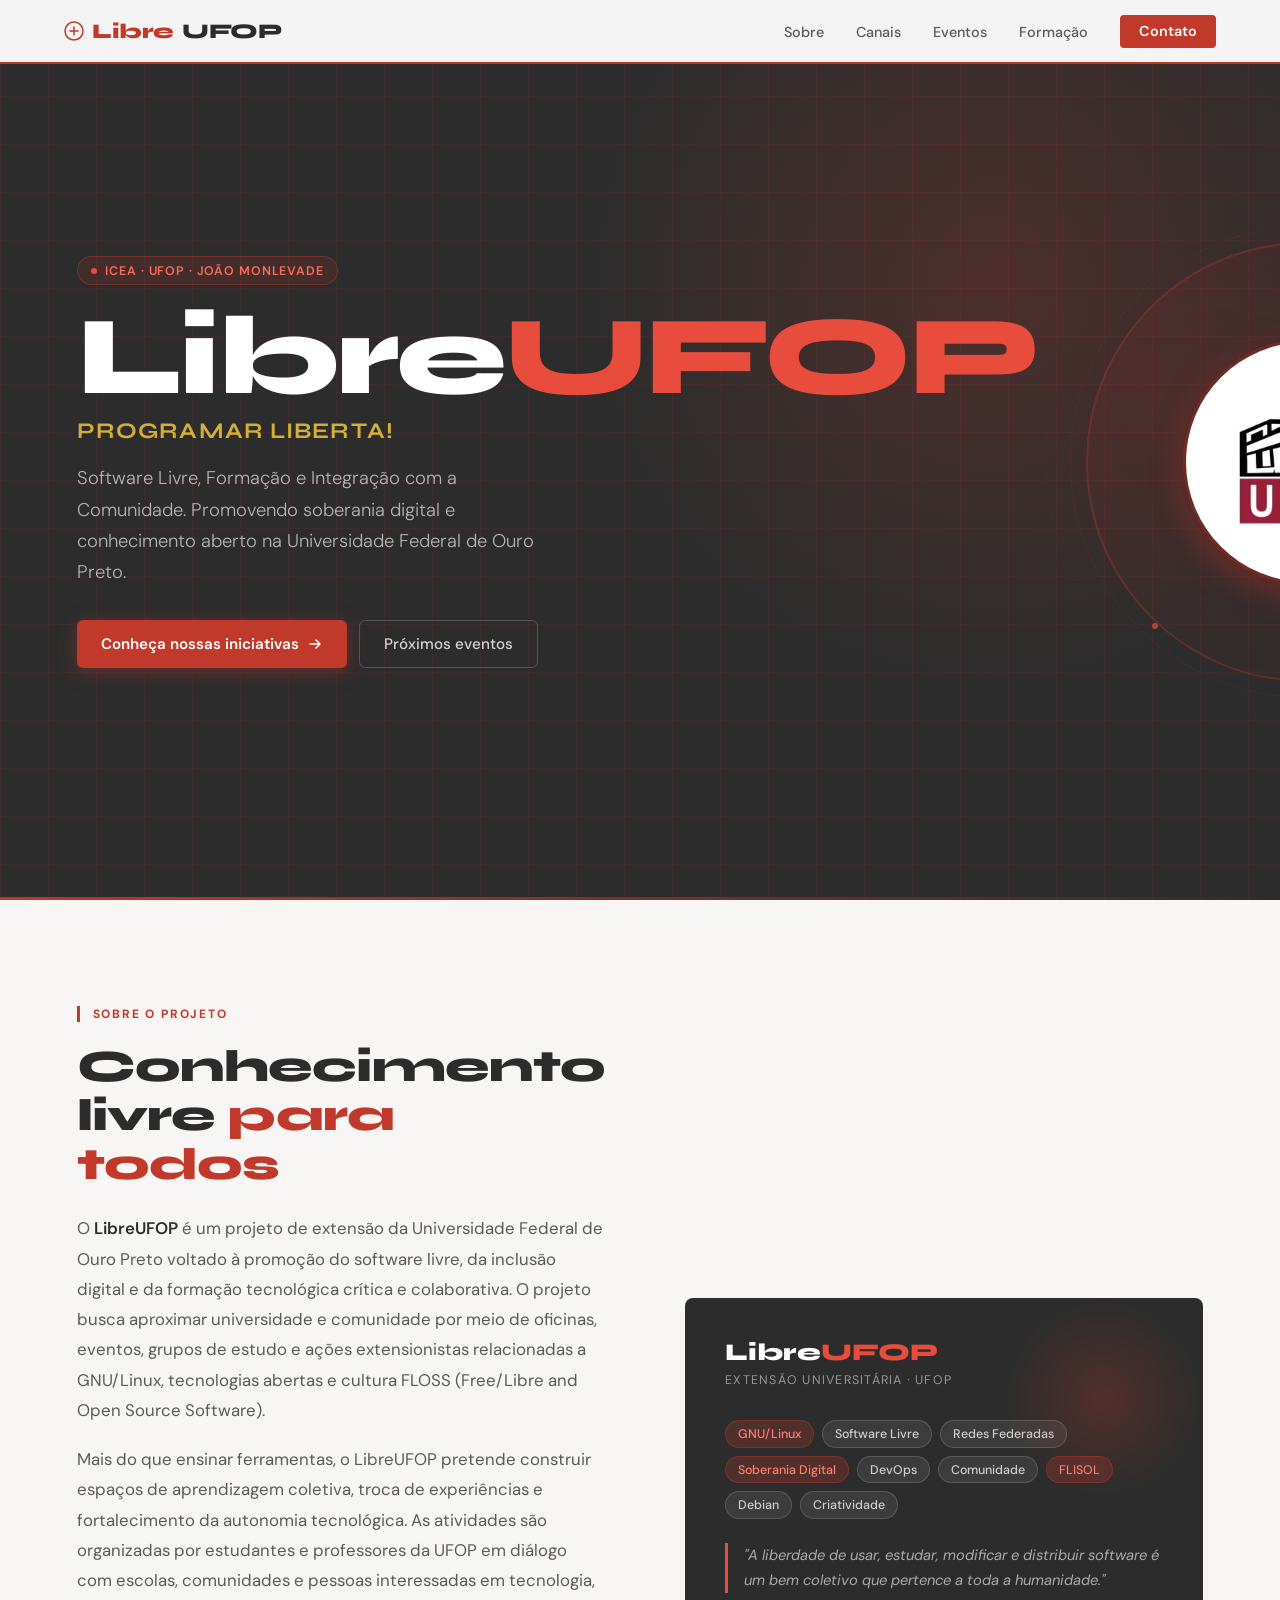
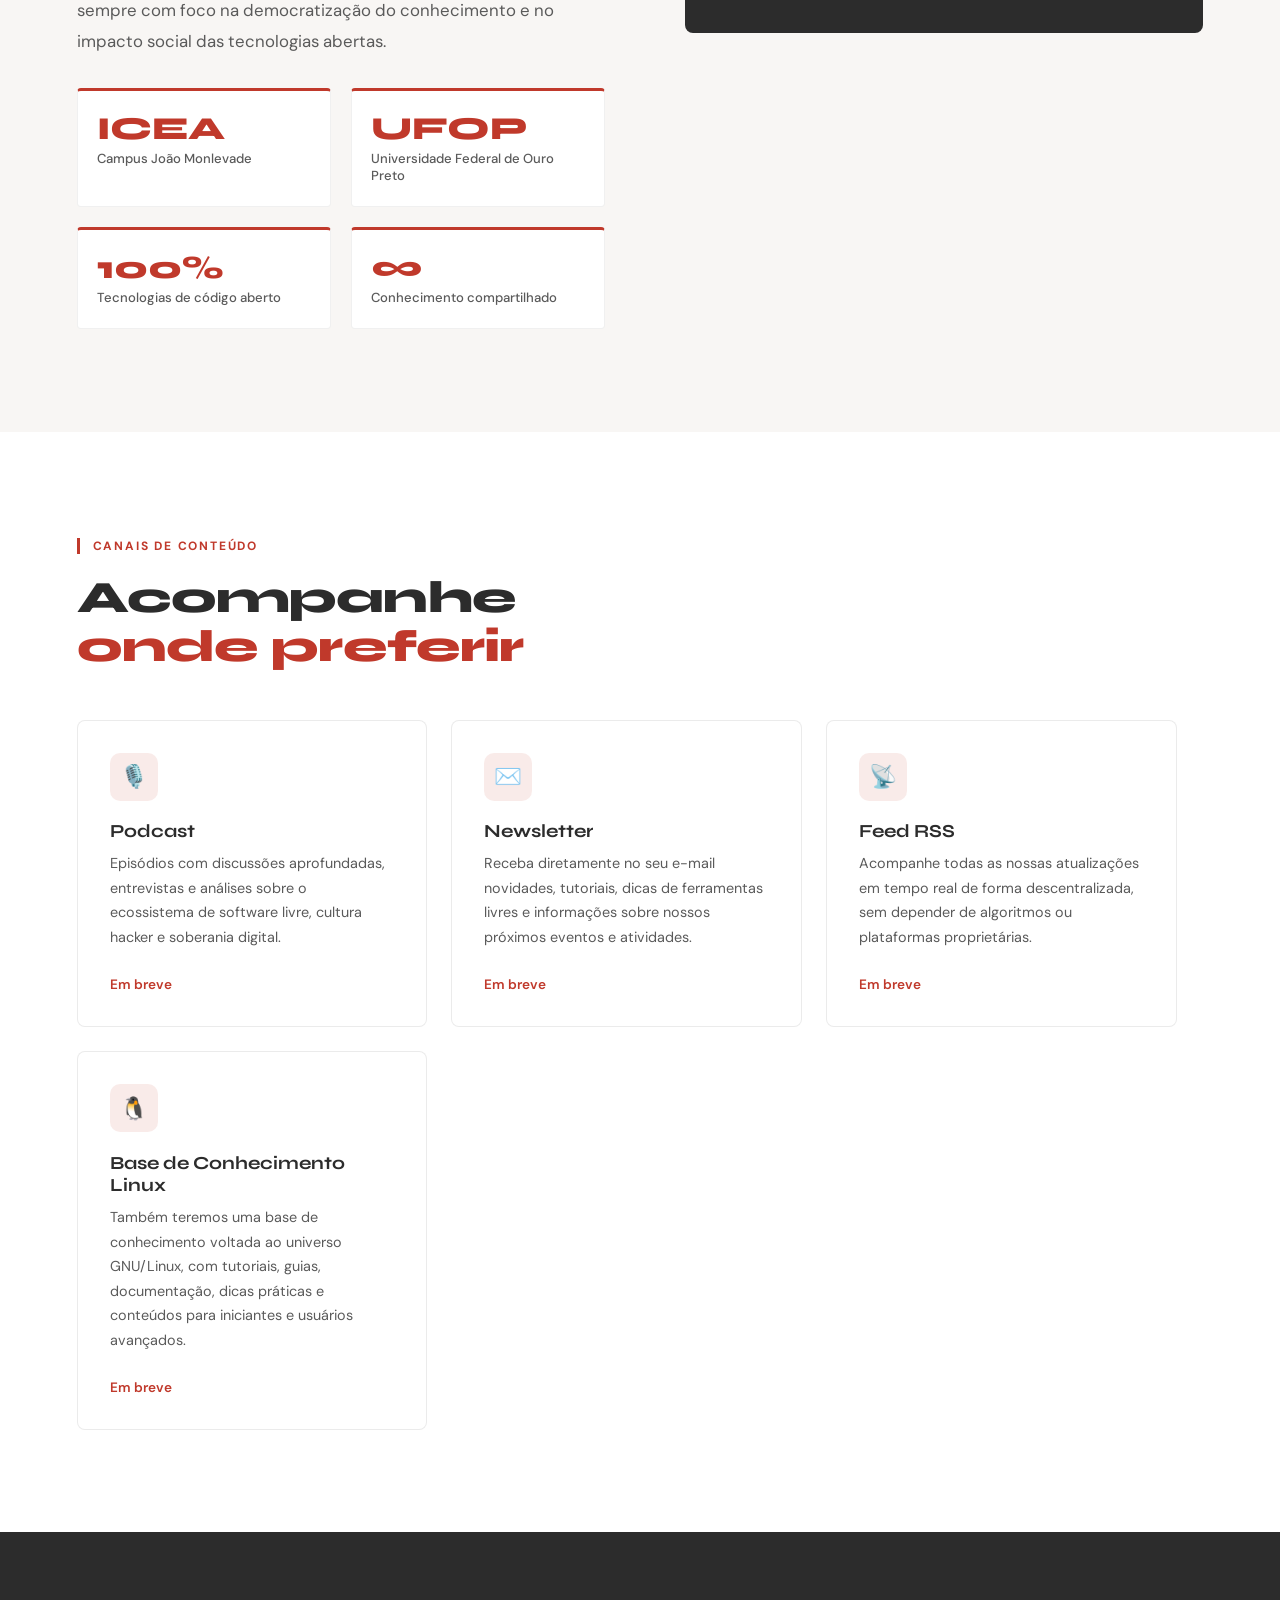
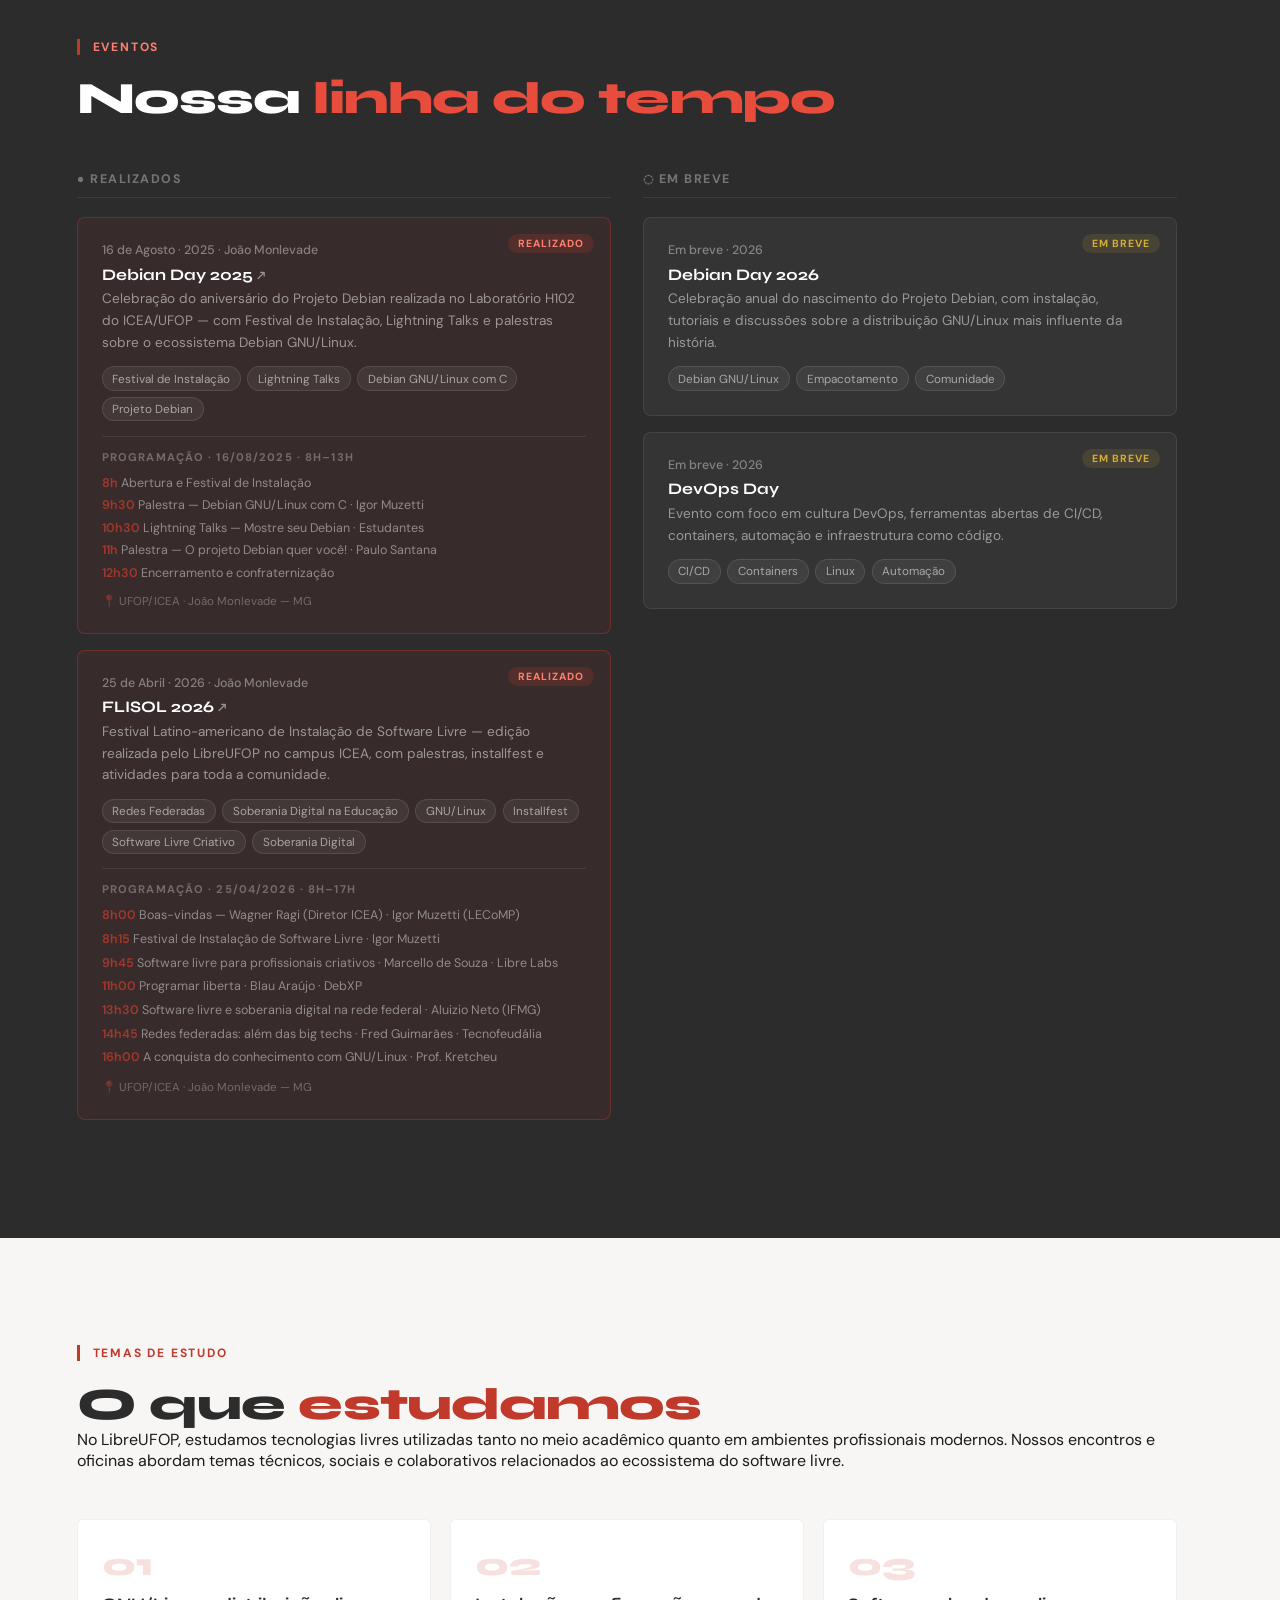
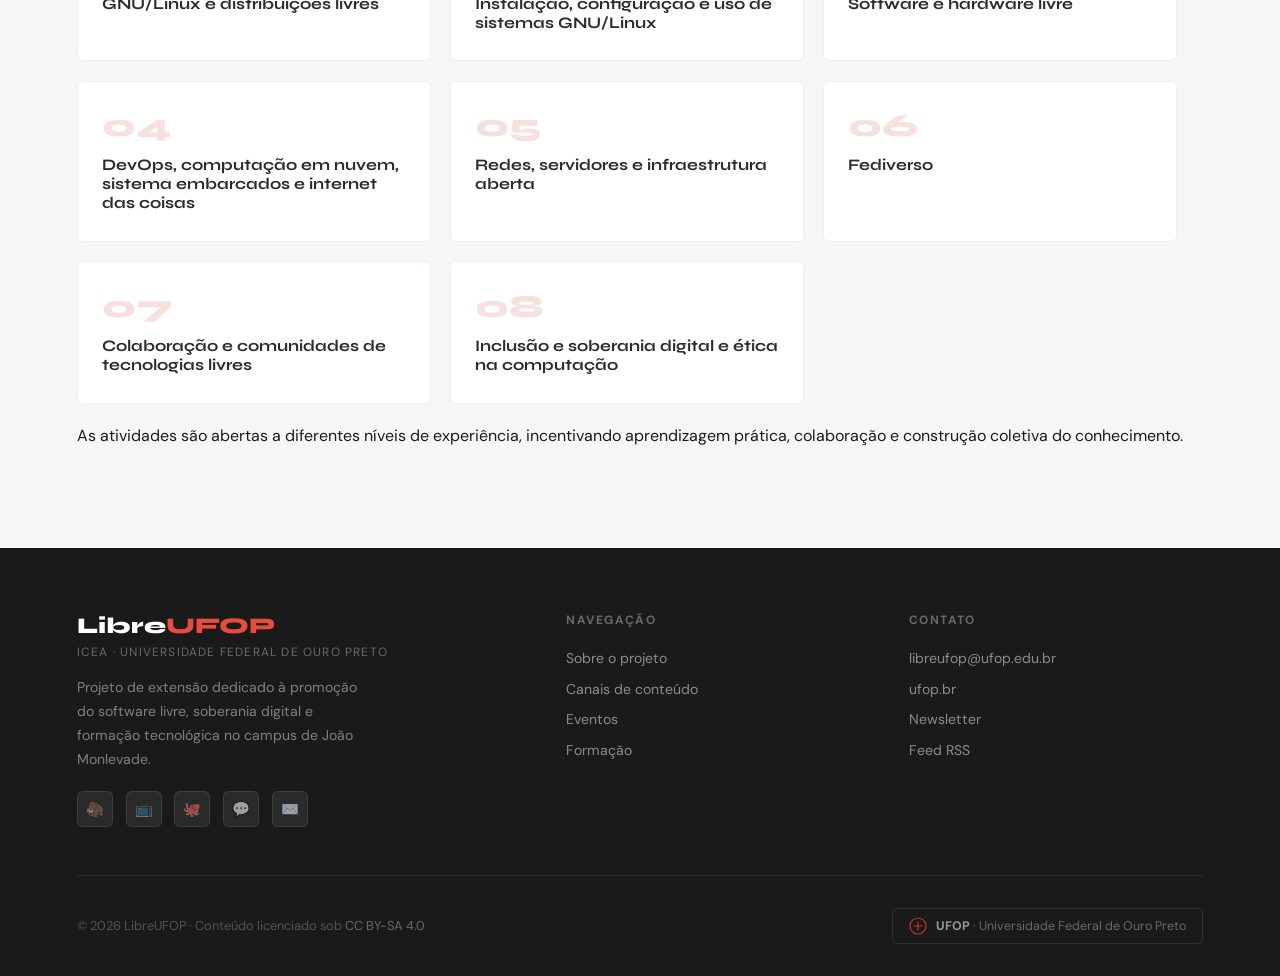
==== commit ece5852e: "adaptacao de conteudo" ====
--- a/index.html
+++ b/index.html
@@ -1312,14 +1312,17 @@
       <div class="sobre-text reveal">
         <div class="section-label">Sobre o Projeto</div>
         <h2 class="section-title" style="margin-bottom:1.5rem">Conhecimento livre <em>para todos</em></h2>
-        <p>O <strong>LibreUFOP</strong> é um projeto de extensão vinculado ao ICEA — Instituto de Ciências Exatas e
-          Aplicadas da Universidade Federal de Ouro Preto, no campus de João Monlevade.</p>
-        <p>Nossa missão é <strong>promover a soberania digital</strong> e disseminar o conhecimento livre, aproximando a
-          universidade da comunidade por meio de eventos, capacitações e produção de conteúdo sobre tecnologias abertas.
+        <p>O <strong>LibreUFOP</strong> é um projeto de extensão da Universidade Federal de Ouro Preto voltado à
+          promoção do software livre, da inclusão digital e da formação tecnológica crítica e colaborativa. O projeto
+          busca aproximar universidade e comunidade por meio de oficinas, eventos, grupos de estudo e ações
+          extensionistas relacionadas a GNU/Linux, tecnologias abertas e cultura FLOSS (Free/Libre and Open Source
+          Software).
+        <p> Mais do que ensinar ferramentas, o LibreUFOP pretende construir espaços de aprendizagem coletiva, troca de
+          experiências e fortalecimento da autonomia tecnológica. As atividades são organizadas por estudantes e
+          professores da UFOP em diálogo com escolas, comunidades e pessoas interessadas em tecnologia, sempre com foco
+          na democratização do conhecimento e no impacto social das tecnologias abertas.
+
         </p>
-        <p>Acreditamos que o acesso ao conhecimento tecnológico é um direito. Por isso, trabalhamos para que qualquer
-          pessoa — estudante, professor ou cidadão — possa aprender, usar e contribuir com o <strong>software
-            livre</strong>.</p>
 
         <div class="sobre-stats">
           <div class="stat-card">
@@ -1350,7 +1353,7 @@
             <span class="tag">Software Livre</span>
             <span class="tag">Redes Federadas</span>
             <span class="tag red">Soberania Digital</span>
-            <span class="tag">Open Source</span>
+            <span class="tag">DevOps</span>
             <span class="tag">Comunidade</span>
             <span class="tag red">FLISOL</span>
             <span class="tag">Debian</span>
@@ -1366,35 +1369,68 @@
   </section>
 
   <!-- CANAIS -->
-  <section id="canais">
-    <div class="canais-header reveal">
-      <div class="section-label">Canais de Conteúdo</div>
-      <h2 class="section-title">Acompanhe <em>onde preferir</em></h2>
-    </div>
-    <div class="canais-grid">
-      <div class="canal-card reveal">
-        <div class="canal-icon">🎙️</div>
-        <div class="canal-title">Podcast</div>
-        <p class="canal-desc">Episódios com discussões aprofundadas, entrevistas e análises sobre o ecossistema de
-          software livre, cultura hacker e soberania digital.</p>
-        <a href="#" class="canal-link">Ouvir episódios →</a>
-      </div>
-      <div class="canal-card reveal reveal-d1">
-        <div class="canal-icon">✉️</div>
-        <div class="canal-title">Newsletter</div>
-        <p class="canal-desc">Receba diretamente no seu e-mail novidades, tutoriais, dicas de ferramentas livres e
-          informações sobre nossos próximos eventos e atividades.</p>
-        <a href="#" class="canal-link">Assinar a newsletter →</a>
-      </div>
-      <div class="canal-card reveal reveal-d2">
-        <div class="canal-icon">📡</div>
-        <div class="canal-title">Feed RSS</div>
-        <p class="canal-desc">Acompanhe todas as nossas atualizações em tempo real de forma descentralizada, sem
-          depender de algoritmos ou plataformas proprietárias.</p>
-        <a href="#" class="canal-link">Assinar o feed →</a>
-      </div>
-    </div>
-  </section>
+<section id="canais">
+  <div class="canais-header reveal">
+    <div class="section-label">Canais de Conteúdo</div>
+    <h2 class="section-title">Acompanhe <em>onde preferir</em></h2>
+  </div>
+
+  <div class="canais-grid">
+
+    <div class="canal-card reveal">
+      <div class="canal-icon">🎙️</div>
+
+      <div class="canal-title">Podcast</div>
+
+      <p class="canal-desc">
+        Episódios com discussões aprofundadas, entrevistas e análises sobre o ecossistema de
+        software livre, cultura hacker e soberania digital.
+      </p>
+
+      <span class="canal-link">Em breve</span>
+    </div>
+
+    <div class="canal-card reveal reveal-d1">
+      <div class="canal-icon">✉️</div>
+
+      <div class="canal-title">Newsletter</div>
+
+      <p class="canal-desc">
+        Receba diretamente no seu e-mail novidades, tutoriais, dicas de ferramentas livres e
+        informações sobre nossos próximos eventos e atividades.
+      </p>
+
+      <span class="canal-link">Em breve</span>
+    </div>
+
+    <div class="canal-card reveal reveal-d2">
+      <div class="canal-icon">📡</div>
+
+      <div class="canal-title">Feed RSS</div>
+
+      <p class="canal-desc">
+        Acompanhe todas as nossas atualizações em tempo real de forma descentralizada, sem
+        depender de algoritmos ou plataformas proprietárias.
+      </p>
+
+      <span class="canal-link">Em breve</span>
+    </div>
+
+    <div class="canal-card reveal">
+      <div class="canal-icon">🐧</div>
+
+      <div class="canal-title">Base de Conhecimento Linux</div>
+
+      <p class="canal-desc">
+        Também teremos uma base de conhecimento voltada ao universo GNU/Linux, com tutoriais,
+        guias, documentação, dicas práticas e conteúdos para iniciantes e usuários avançados.
+      </p>
+
+      <span class="canal-link">Em breve</span>
+    </div>
+
+  </div>
+</section>
 
   <!-- EVENTOS -->
   <section id="eventos">
@@ -1568,100 +1604,92 @@
   </section>
 
   <!-- FORMAÇÃO -->
-  <section id="formacao">
-    <div class="reveal">
-      <div class="section-label">Temas de Formação</div>
-      <h2 class="section-title">O que <em>ensinamos</em></h2>
-    </div>
-
-    <div class="formacao-grid">
-
-      <div class="formacao-item reveal">
-        <div class="formacao-num">01</div>
-
-        <div class="formacao-title">
-          Instalação de Software Livre
-        </div>
-
-        <p class="formacao-desc">
-          Realizamos installfests e acompanhamos participantes na instalação e
-          configuração de distribuições GNU/Linux, ambientes de desenvolvimento,
-          drivers e ferramentas livres no uso cotidiano.
-        </p>
+<section id="formacao">
+  <div class="reveal">
+    <div class="section-label">Temas de Estudo</div>
+    <h2 class="section-title">O que <em>estudamos</em></h2>
+
+    <p class="section-text">
+      No LibreUFOP, estudamos tecnologias livres utilizadas tanto no meio acadêmico quanto em ambientes profissionais modernos. Nossos encontros e oficinas abordam temas técnicos, sociais e colaborativos relacionados ao ecossistema do software livre.
+    </p>
+  </div>
+
+  <div class="formacao-grid">
+
+    <div class="formacao-item reveal">
+      <div class="formacao-num">01</div>
+
+      <div class="formacao-title">
+        GNU/Linux e distribuições livres
       </div>
-
-      <div class="formacao-item reveal reveal-d1">
-        <div class="formacao-num">02</div>
-
-        <div class="formacao-title">
-          GNU/Linux e Ecossistema Debian
-        </div>
-
-        <p class="formacao-desc">
-          Introdução ao universo Debian GNU/Linux, gerenciamento de pacotes,
-          terminal, compilação, filosofia do projeto Debian e organização de uma
-          das maiores comunidades de software livre do mundo.
-        </p>
+    </div>
+
+    <div class="formacao-item reveal reveal-d1">
+      <div class="formacao-num">02</div>
+
+      <div class="formacao-title">
+        Instalação, configuração e uso de sistemas GNU/Linux
       </div>
-
-      <div class="formacao-item reveal reveal-d2">
-        <div class="formacao-num">03</div>
-
-        <div class="formacao-title">
-          Redes Federadas e Soberania Digital
-        </div>
-
-        <p class="formacao-desc">
-          Debates sobre descentralização da internet, ActivityPub, Mastodon,
-          Matrix e alternativas abertas às Big Techs, promovendo autonomia
-          tecnológica e privacidade digital.
-        </p>
+    </div>
+
+    <div class="formacao-item reveal reveal-d2">
+      <div class="formacao-num">03</div>
+
+      <div class="formacao-title">
+        Software e hardware livre
       </div>
-
-      <div class="formacao-item reveal">
-        <div class="formacao-num">04</div>
-
-        <div class="formacao-title">
-          Software Livre para Criativos
-        </div>
-
-        <p class="formacao-desc">
-          Apresentamos ferramentas livres voltadas para design, edição de vídeo,
-          modelagem 3D, ilustração e produção multimídia utilizando GIMP,
-          Inkscape, Blender, Krita, Kdenlive e outras soluções abertas.
-        </p>
+    </div>
+
+    <div class="formacao-item reveal">
+      <div class="formacao-num">04</div>
+
+      <div class="formacao-title">
+        DevOps, computação em nuvem, sistema embarcados e internet das coisas
       </div>
-
-      <div class="formacao-item reveal reveal-d1">
-        <div class="formacao-num">05</div>
-
-        <div class="formacao-title">
-          Programação, Comunidade e Cultura Open Source
-        </div>
-
-        <p class="formacao-desc">
-          Incentivamos o desenvolvimento colaborativo por meio de Git, GitHub,
-          contribuição em projetos livres, documentação, participação em
-          comunidades e compartilhamento aberto de conhecimento.
-        </p>
+    </div>
+
+    <div class="formacao-item reveal reveal-d1">
+      <div class="formacao-num">05</div>
+
+      <div class="formacao-title">
+        Redes, servidores e infraestrutura aberta
       </div>
-
-      <div class="formacao-item reveal reveal-d2">
-        <div class="formacao-num">06</div>
-
-        <div class="formacao-title">
-          Ética Hacker e Educação Tecnológica Livre
-        </div>
-
-        <p class="formacao-desc">
-          Discussões sobre ética digital, liberdade de software, inclusão
-          tecnológica, educação aberta e o impacto social do movimento do software
-          livre na formação acadêmica e profissional.
-        </p>
+    </div>
+
+    <div class="formacao-item reveal reveal-d2">
+      <div class="formacao-num">06</div>
+
+      <div class="formacao-title">
+        Fediverso
       </div>
-
-    </div>
-  </section>
+    </div>
+
+    <div class="formacao-item reveal">
+      <div class="formacao-num">07</div>
+
+      <div class="formacao-title">
+        Colaboração e comunidades de tecnologias livres
+      </div>
+    </div>
+
+    <div class="formacao-item reveal reveal-d1">
+      <div class="formacao-num">08</div>
+
+      <div class="formacao-title">
+        Inclusão e soberania digital e ética na computação
+      </div>
+    </div>
+
+  </div>
+
+  <div class="reveal">
+    <p class="section-text">
+      <br />
+      As atividades são abertas a diferentes níveis de experiência, incentivando aprendizagem prática, colaboração e construção coletiva do conhecimento.
+    </p>
+  </div>
+</section>
+
   <!-- FOOTER -->
   <footer id="contato">
     <div class="footer-top">
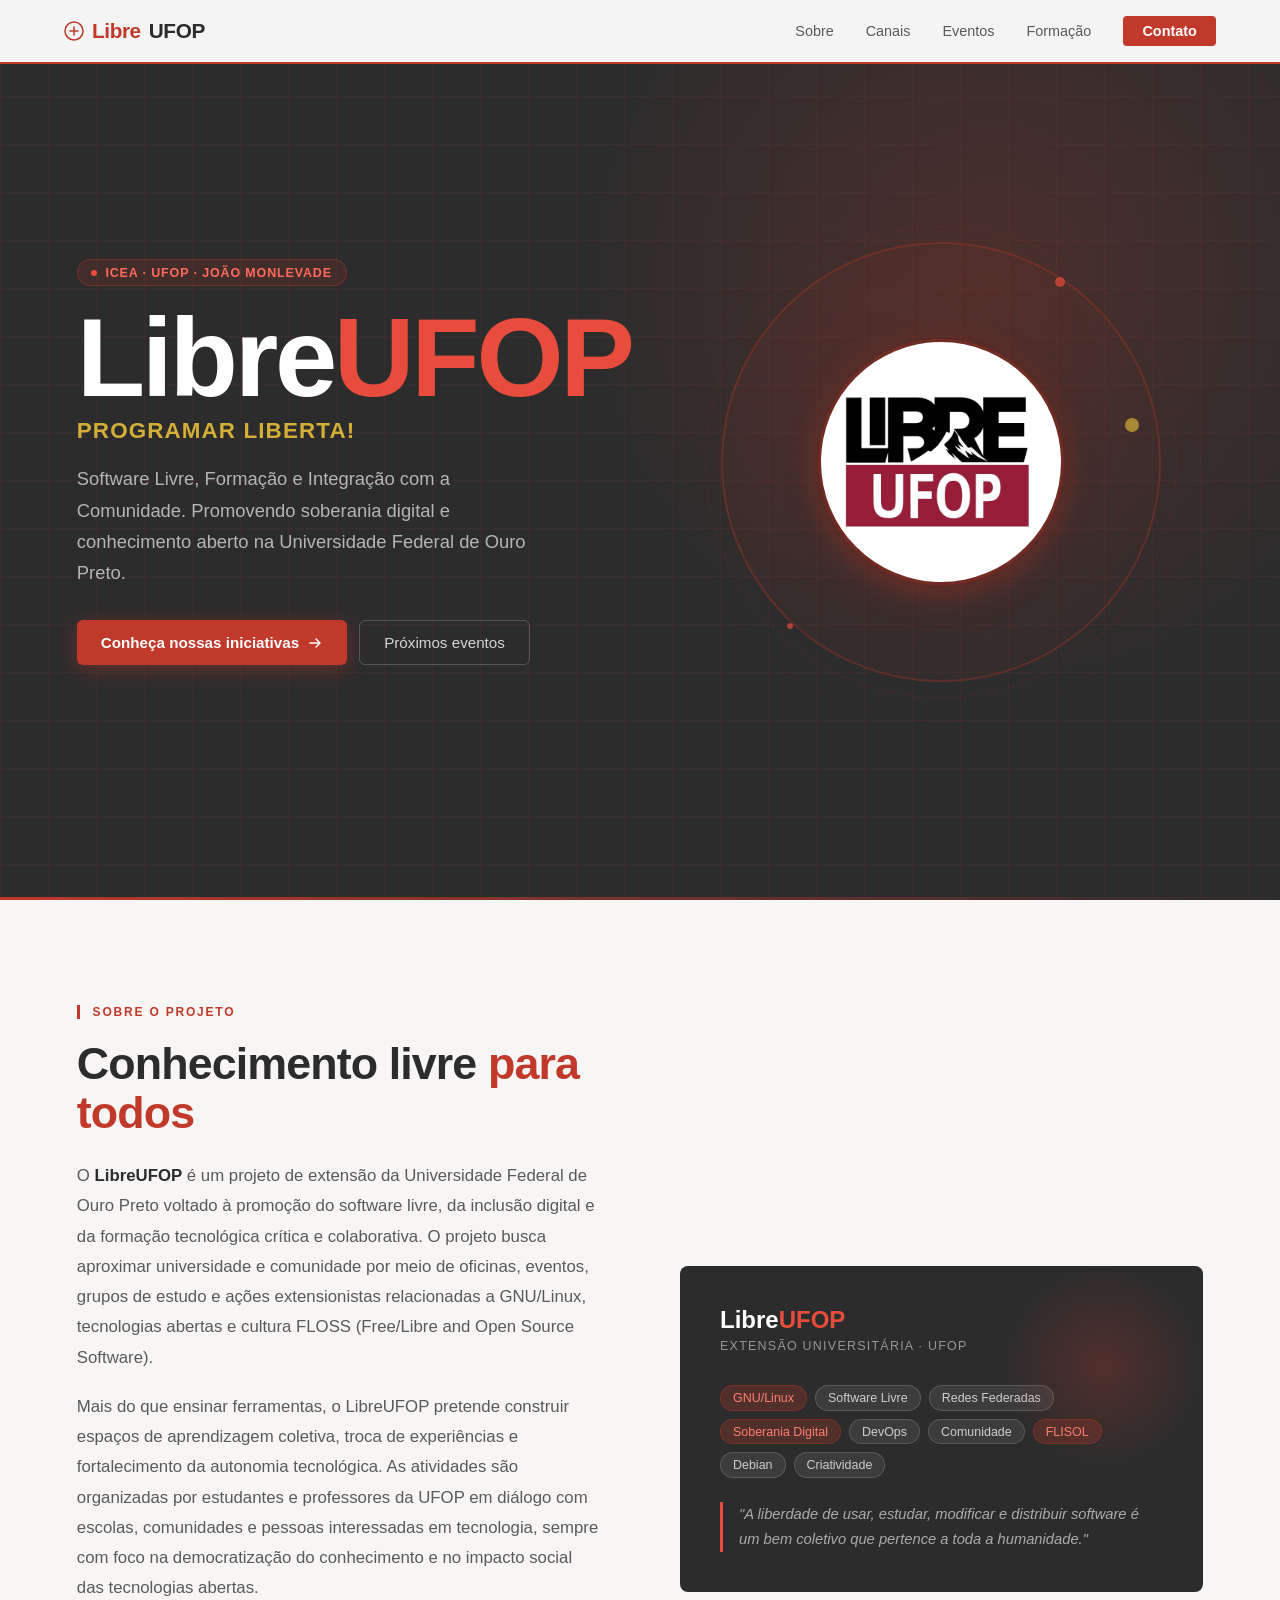
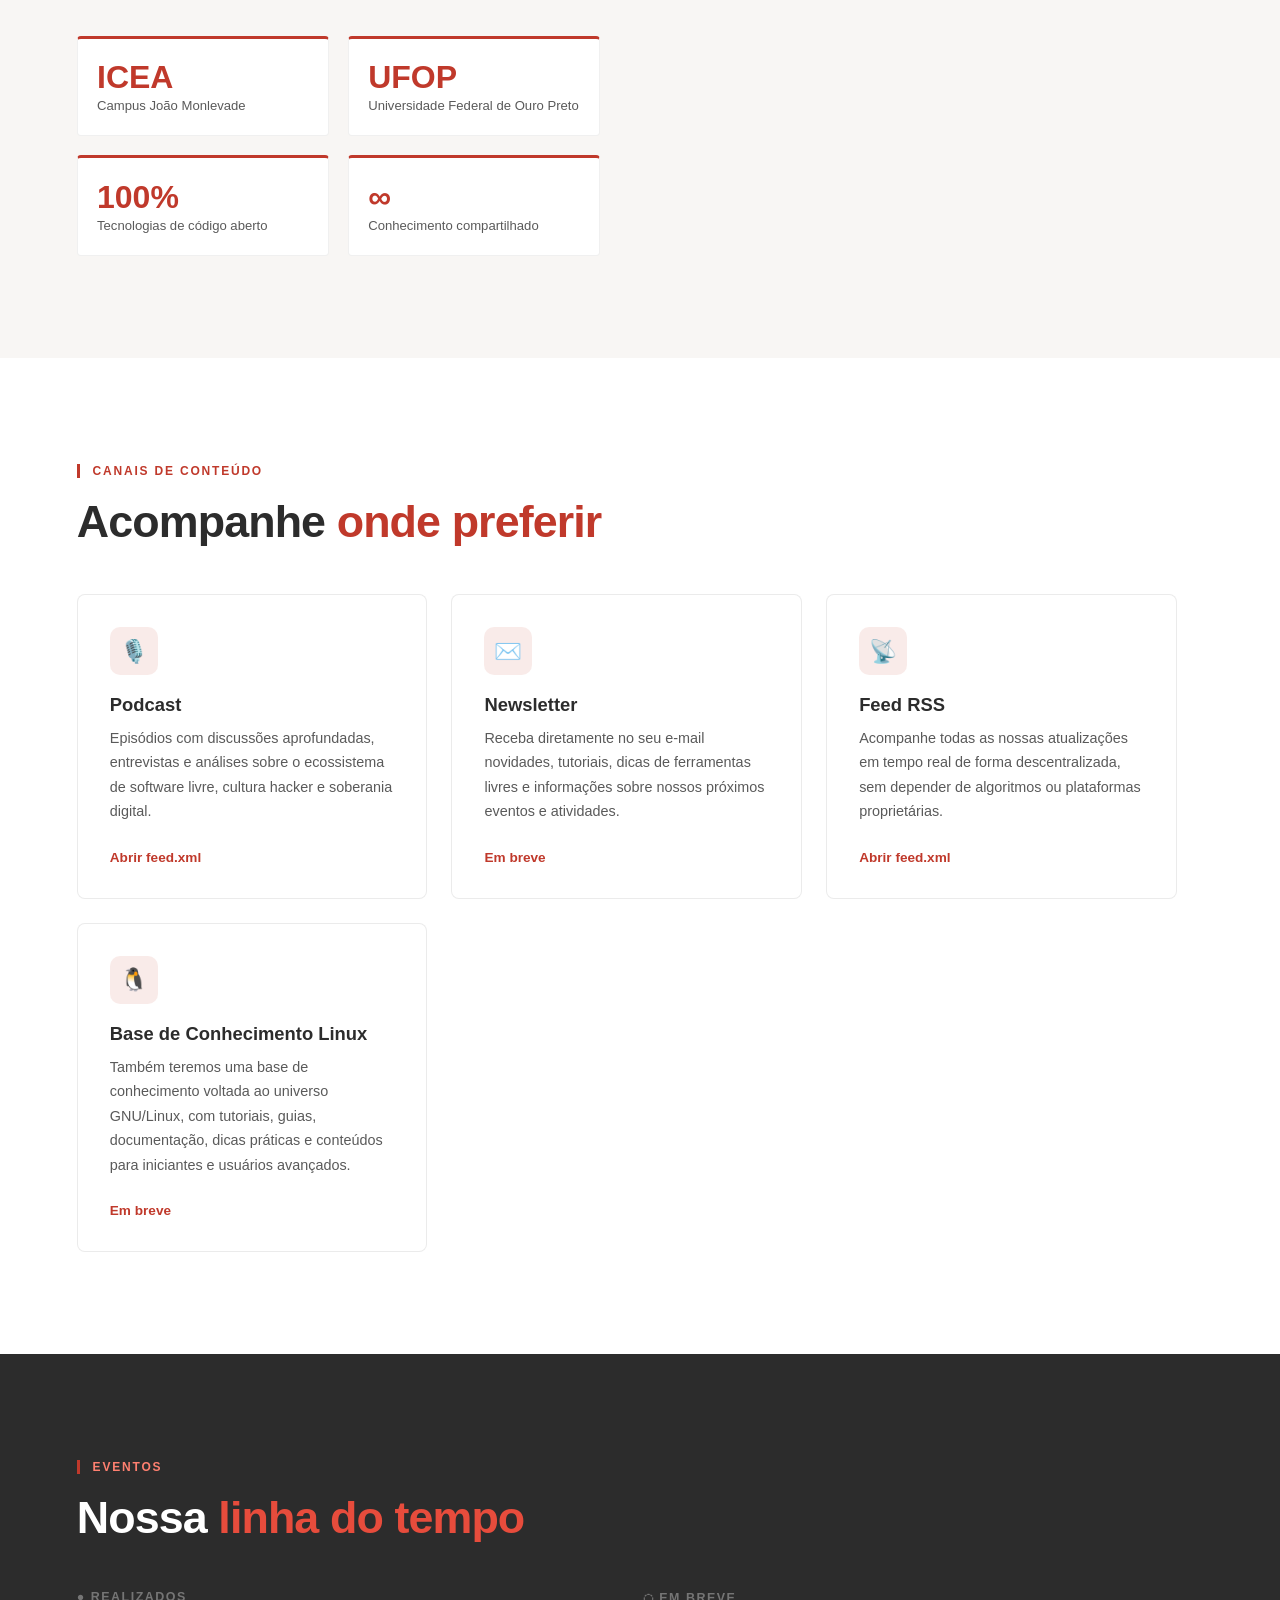
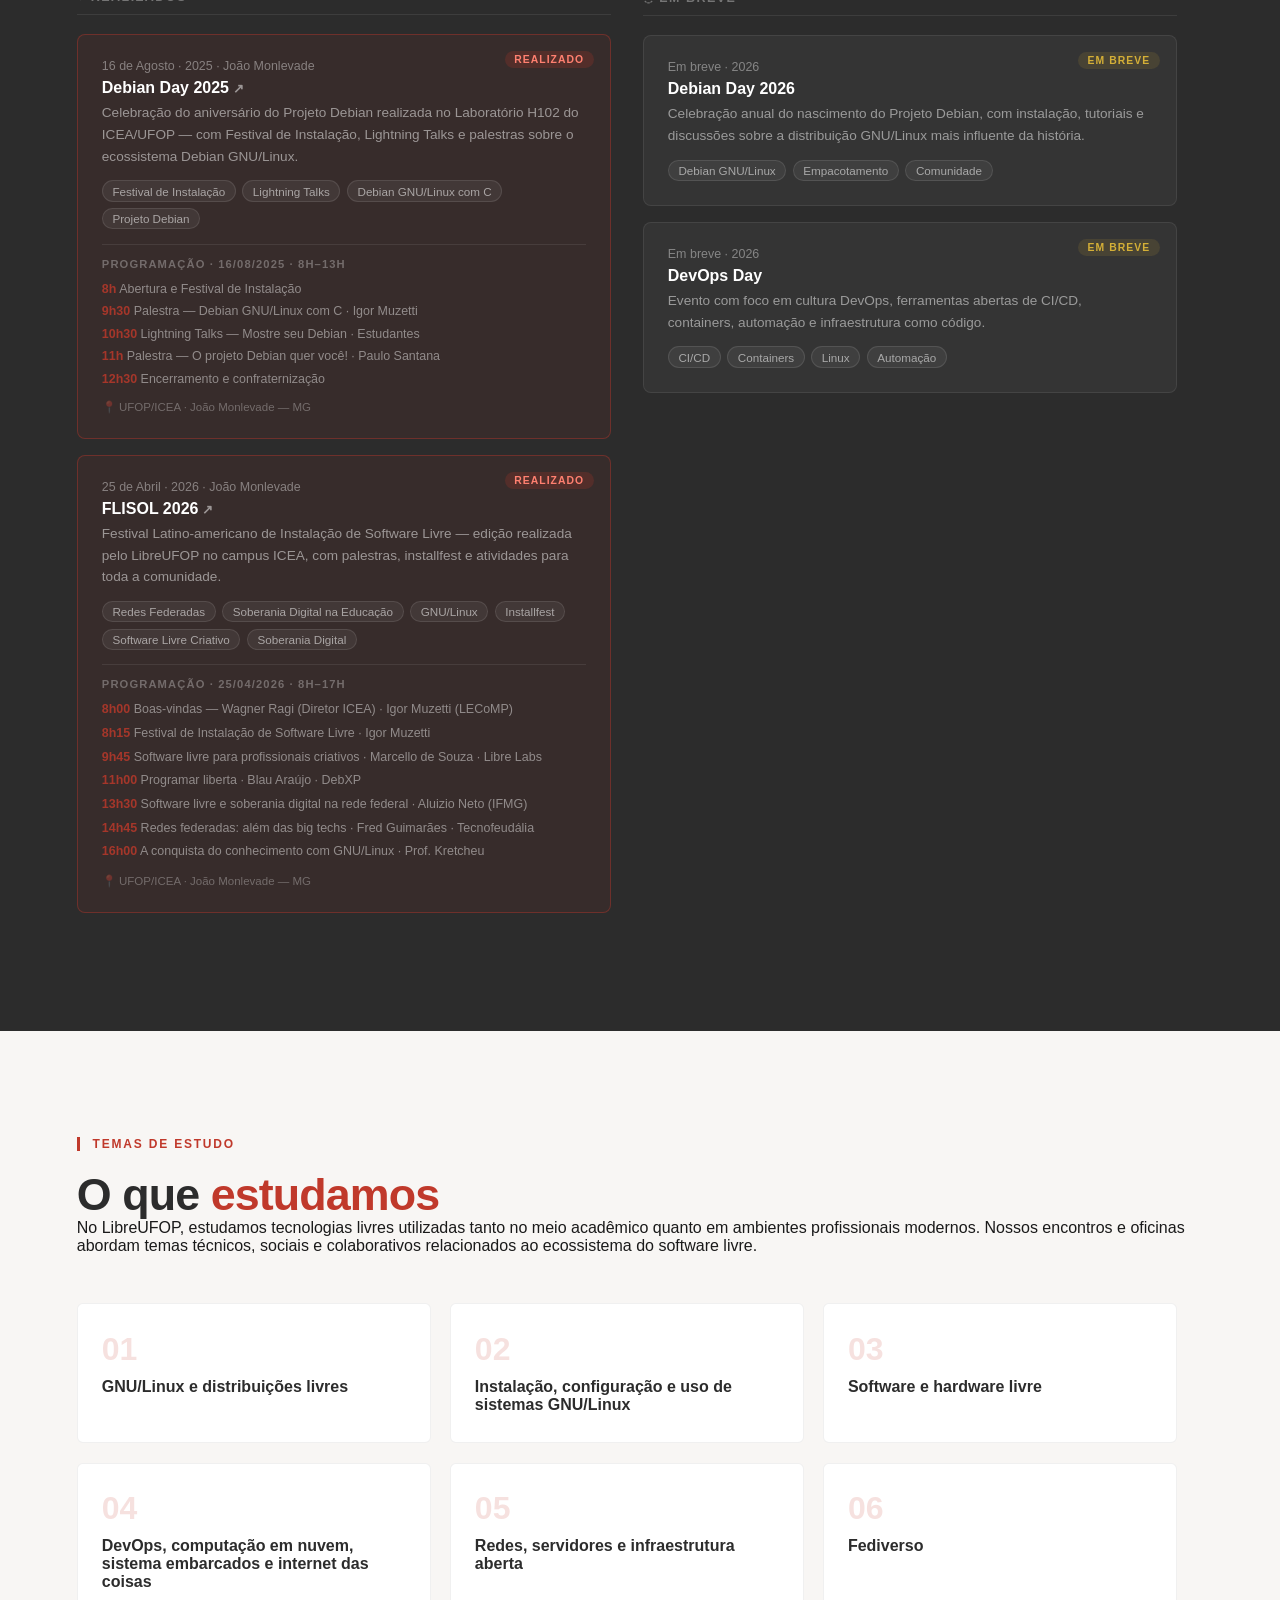
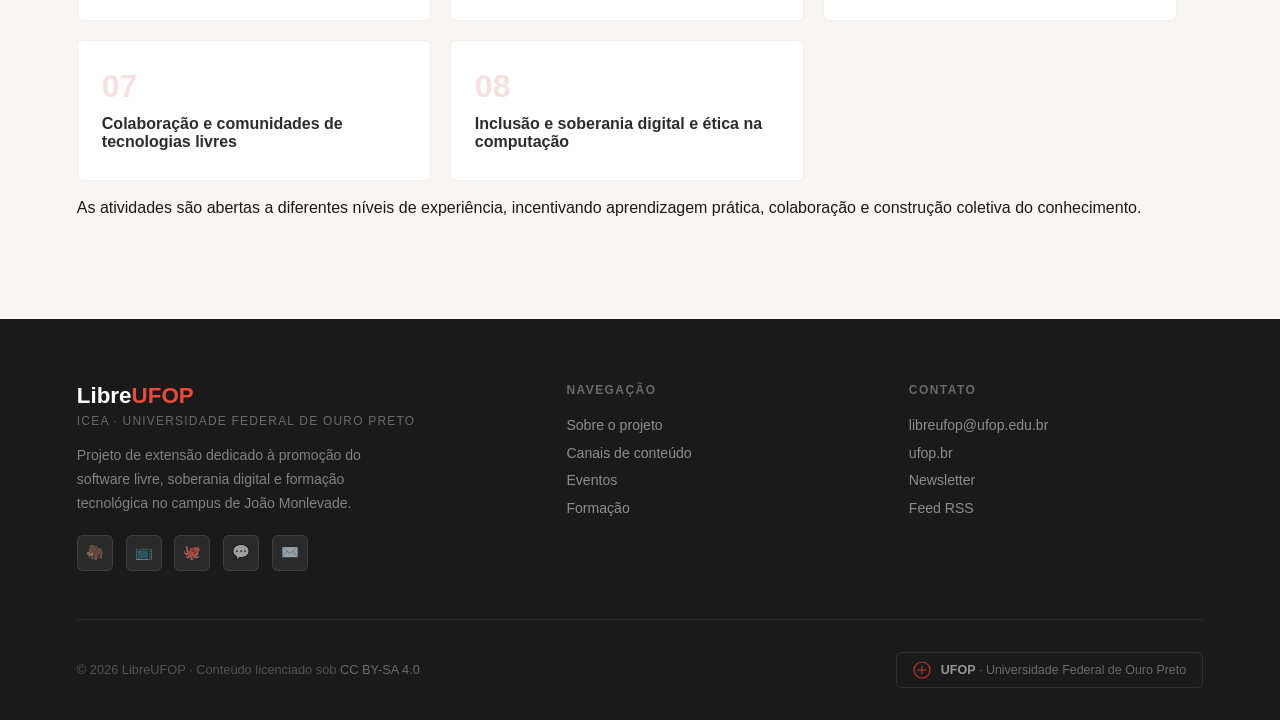
==== commit 94d53983: "patch: ajustes na readme e arquivos do site" ====
--- a/index.html
+++ b/index.html
@@ -5,1235 +5,7 @@
   <meta charset="UTF-8">
   <meta name="viewport" content="width=device-width, initial-scale=1.0">
   <title>LibreUFOP – Software Livre, Formação e Integração com a Comunidade</title>
-  <link rel="preconnect" href="https://fonts.googleapis.com">
-  <link
-    href="https://fonts.googleapis.com/css2?family=Syne:wght@400;600;700;800&family=DM+Sans:ital,opsz,wght@0,9..40,300;0,9..40,400;0,9..40,500;1,9..40,300&display=swap"
-    rel="stylesheet">
-  <style>
-    :root {
-      --red: #C0392B;
-      --red-dark: #922B21;
-      --red-light: #E74C3C;
-      --gray-dark: #2C2C2C;
-      --gray-mid: #5A5A5A;
-      --gray-light: #EFEFEF;
-      --white: #FFFFFF;
-      --off-white: #F8F6F4;
-      --accent: #D4AF37;
-      --text: #1A1A1A;
-    }
-
-    *,
-    *::before,
-    *::after {
-      box-sizing: border-box;
-      margin: 0;
-      padding: 0;
-    }
-
-    html {
-      scroll-behavior: smooth;
-    }
-
-    body {
-      font-family: 'DM Sans', sans-serif;
-      color: var(--text);
-      background: var(--white);
-      overflow-x: hidden;
-    }
-
-    /* ── NAV ── */
-    nav {
-      position: fixed;
-      top: 0;
-      width: 100%;
-      z-index: 100;
-      background: rgba(255, 255, 255, 0.95);
-      backdrop-filter: blur(12px);
-      border-bottom: 2px solid var(--red);
-      display: flex;
-      align-items: center;
-      justify-content: space-between;
-      padding: 0 clamp(1.5rem, 5vw, 4rem);
-      height: 64px;
-    }
-
-    .nav-logo {
-      font-family: 'Syne', sans-serif;
-      font-weight: 800;
-      font-size: 1.3rem;
-      color: var(--red);
-      letter-spacing: -0.02em;
-      display: flex;
-      align-items: center;
-      gap: 0.5rem;
-    }
-
-    .nav-logo span {
-      color: var(--gray-dark);
-    }
-
-    nav ul {
-      display: flex;
-      gap: 2rem;
-      list-style: none;
-    }
-
-    nav a {
-      text-decoration: none;
-      color: var(--gray-mid);
-      font-size: 0.9rem;
-      font-weight: 500;
-      transition: color 0.2s;
-      position: relative;
-    }
-
-    nav a::after {
-      content: '';
-      position: absolute;
-      bottom: -4px;
-      left: 0;
-      width: 0;
-      height: 2px;
-      background: var(--red);
-      transition: width 0.25s;
-    }
-
-    nav a:hover {
-      color: var(--red);
-    }
-
-    nav a:hover::after {
-      width: 100%;
-    }
-
-    .nav-cta {
-      background: var(--red);
-      color: var(--white) !important;
-      padding: 0.45rem 1.2rem;
-      border-radius: 4px;
-      font-weight: 600 !important;
-    }
-
-    .nav-cta::after {
-      display: none !important;
-    }
-
-    .nav-cta:hover {
-      background: var(--red-dark) !important;
-    }
-
-    /* ── HERO ── */
-    #hero {
-      min-height: 100svh;
-      background: var(--gray-dark);
-      display: grid;
-      grid-template-columns: 1fr 1fr;
-      align-items: center;
-      position: relative;
-      overflow: hidden;
-      padding: 5.5rem clamp(1.25rem, 6vw, 6rem) 4rem;
-      gap: 3rem;
-    }
-
-    .hero-bg-grid {
-      position: absolute;
-      inset: 0;
-      z-index: 0;
-      background-image:
-        linear-gradient(rgba(192, 57, 43, 0.08) 1px, transparent 1px),
-        linear-gradient(90deg, rgba(192, 57, 43, 0.08) 1px, transparent 1px);
-      background-size: 48px 48px;
-    }
-
-    .hero-bg-circle {
-      position: absolute;
-      right: -10%;
-      top: -15%;
-      width: 65vw;
-      height: 65vw;
-      border-radius: 50%;
-      background: radial-gradient(circle, rgba(192, 57, 43, 0.22) 0%, transparent 70%);
-      z-index: 0;
-    }
-
-    .hero-bg-line {
-      position: absolute;
-      bottom: 0;
-      left: 0;
-      right: 0;
-      height: 3px;
-      background: linear-gradient(90deg, var(--red), transparent);
-      z-index: 1;
-    }
-
-    .hero-content {
-      position: relative;
-      z-index: 2;
-    }
-
-    .hero-eyebrow {
-      display: inline-flex;
-      align-items: center;
-      gap: 0.5rem;
-      background: rgba(192, 57, 43, 0.15);
-      border: 1px solid rgba(192, 57, 43, 0.4);
-      color: #FF6B5B;
-      font-size: clamp(0.65rem, 2vw, 0.78rem);
-      font-weight: 600;
-      letter-spacing: 0.07em;
-      text-transform: uppercase;
-      padding: 0.35rem 0.85rem;
-      border-radius: 100px;
-      margin-bottom: 1.2rem;
-      animation: fadeUp 0.6s ease both;
-      max-width: 100%;
-    }
-
-    .hero-eyebrow::before {
-      content: '';
-      flex-shrink: 0;
-      width: 6px;
-      height: 6px;
-      background: var(--red-light);
-      border-radius: 50%;
-      animation: pulse 2s infinite;
-    }
-
-    @keyframes pulse {
-
-      0%,
-      100% {
-        opacity: 1;
-        transform: scale(1);
-      }
-
-      50% {
-        opacity: 0.4;
-        transform: scale(1.5);
-      }
-    }
-
-    .hero-title {
-      font-family: 'Syne', sans-serif;
-      font-weight: 800;
-      font-size: clamp(2.8rem, 11vw, 7rem);
-      line-height: 0.95;
-      color: var(--white);
-      letter-spacing: -0.03em;
-      margin-bottom: 0.4rem;
-      animation: fadeUp 0.6s 0.1s ease both;
-    }
-
-    .hero-title em {
-      color: var(--red-light);
-      font-style: normal;
-    }
-
-    .hero-slogan {
-      font-family: 'Syne', sans-serif;
-      font-size: clamp(0.85rem, 3.5vw, 1.4rem);
-      color: var(--accent);
-      font-weight: 700;
-      letter-spacing: 0.05em;
-      text-transform: uppercase;
-      margin-bottom: 1.2rem;
-      animation: fadeUp 0.6s 0.2s ease both;
-    }
-
-    .hero-subtitle {
-      font-size: clamp(0.92rem, 2.5vw, 1.15rem);
-      color: rgba(255, 255, 255, 0.65);
-      line-height: 1.7;
-      max-width: 480px;
-      margin-bottom: 2rem;
-      font-weight: 300;
-      animation: fadeUp 0.6s 0.3s ease both;
-    }
-
-    .hero-actions {
-      display: flex;
-      gap: 0.75rem;
-      flex-wrap: wrap;
-      animation: fadeUp 0.6s 0.4s ease both;
-    }
-
-    .btn-primary {
-      background: var(--red);
-      color: var(--white);
-      padding: 0.8rem 1.5rem;
-      border: none;
-      border-radius: 6px;
-      font-family: 'DM Sans', sans-serif;
-      font-size: clamp(0.85rem, 2.5vw, 0.95rem);
-      font-weight: 600;
-      cursor: pointer;
-      text-decoration: none;
-      display: inline-flex;
-      align-items: center;
-      gap: 0.5rem;
-      transition: all 0.25s;
-      box-shadow: 0 4px 20px rgba(192, 57, 43, 0.4);
-      white-space: nowrap;
-    }
-
-    .btn-primary:hover {
-      background: var(--red-light);
-      transform: translateY(-2px);
-      box-shadow: 0 8px 28px rgba(192, 57, 43, 0.5);
-    }
-
-    .btn-secondary {
-      background: transparent;
-      color: rgba(255, 255, 255, 0.8);
-      padding: 0.8rem 1.5rem;
-      border: 1px solid rgba(255, 255, 255, 0.2);
-      border-radius: 6px;
-      font-family: 'DM Sans', sans-serif;
-      font-size: clamp(0.85rem, 2.5vw, 0.95rem);
-      font-weight: 500;
-      cursor: pointer;
-      text-decoration: none;
-      display: inline-flex;
-      align-items: center;
-      gap: 0.5rem;
-      transition: all 0.25s;
-      white-space: nowrap;
-    }
-
-    .btn-secondary:hover {
-      border-color: rgba(255, 255, 255, 0.5);
-      color: var(--white);
-      background: rgba(255, 255, 255, 0.06);
-    }
-
-    .hero-visual {
-      position: relative;
-      z-index: 2;
-      display: flex;
-      justify-content: center;
-      align-items: center;
-      animation: fadeUp 0.6s 0.25s ease both;
-    }
-
-    .hero-badge-stack {
-      position: relative;
-      width: clamp(180px, 36vw, 440px);
-      aspect-ratio: 1;
-    }
-
-    .hero-badge-main {
-      position: absolute;
-      inset: 0;
-      border: 2px solid rgba(192, 57, 43, 0.3);
-      border-radius: 50%;
-      display: flex;
-      flex-direction: column;
-      align-items: center;
-      justify-content: center;
-      text-align: center;
-      padding: 1.5rem;
-      background: radial-gradient(circle at 30% 40%, rgba(192, 57, 43, 0.12), rgba(0, 0, 0, 0));
-    }
-
-    .hero-badge-ring {
-      position: absolute;
-      inset: -16px;
-      border: 1px dashed rgba(192, 57, 43, 0.2);
-      border-radius: 50%;
-      animation: spin 24s linear infinite;
-    }
-
-    .hero-badge-ring2 {
-      position: absolute;
-      inset: -40px;
-      border: 1px dashed rgba(192, 57, 43, 0.1);
-      border-radius: 50%;
-      animation: spin 40s linear infinite reverse;
-    }
-
-    @keyframes spin {
-      to {
-        transform: rotate(360deg);
-      }
-    }
-
-    /* ── LOGO IMAGE — animação rotateX em torno do eixo X ── */
-    .hero-logo-img {
-      width: clamp(110px, 22vw, 240px);
-      height: clamp(110px, 22vw, 240px);
-      border-radius: 50%;
-      object-fit: cover;
-      display: block;
-      box-shadow:
-        0 8px 32px rgba(192, 57, 43, 0.55),
-        0 2px 12px rgba(0, 0, 0, 0.5),
-        0 0 0 3px rgba(192, 57, 43, 0.35);
-      animation: tiltX 5s ease-in-out infinite;
-      transform-style: preserve-3d;
-    }
-
-    @keyframes tiltX {
-      0% {
-        transform: perspective(600px) rotateY(0deg) scale(1);
-      }
-
-      20% {
-        transform: perspective(600px) rotateY(18deg) scale(1.03);
-      }
-
-      40% {
-        transform: perspective(600px) rotateY(-14deg) scale(0.97);
-      }
-
-      60% {
-        transform: perspective(600px) rotateY(10deg) scale(1.02);
-      }
-
-      80% {
-        transform: perspective(600px) rotateY(-8deg) scale(0.98);
-      }
-
-      100% {
-        transform: perspective(600px) rotateY(0deg) scale(1);
-      }
-    }
-
-    .hero-dot {
-      position: absolute;
-      border-radius: 50%;
-      background: var(--red-light);
-      opacity: 0.7;
-    }
-
-    .hero-dot-1 {
-      width: 10px;
-      height: 10px;
-      top: 8%;
-      right: 22%;
-      animation: floatDot 4s 0s ease-in-out infinite;
-    }
-
-    .hero-dot-2 {
-      width: 6px;
-      height: 6px;
-      bottom: 12%;
-      left: 15%;
-      animation: floatDot 5s 1s ease-in-out infinite;
-    }
-
-    .hero-dot-3 {
-      width: 14px;
-      height: 14px;
-      top: 40%;
-      right: 5%;
-      background: var(--accent);
-      animation: floatDot 3.5s 0.5s ease-in-out infinite;
-    }
-
-    @keyframes floatDot {
-
-      0%,
-      100% {
-        transform: translateY(0);
-      }
-
-      50% {
-        transform: translateY(-12px);
-      }
-    }
-
-    /* ── SECTION BASE ── */
-    section {
-      padding: clamp(3rem, 8vw, 7rem) clamp(1.5rem, 6vw, 6rem);
-    }
-
-    .section-label {
-      display: inline-block;
-      font-size: 0.75rem;
-      font-weight: 700;
-      letter-spacing: 0.15em;
-      text-transform: uppercase;
-      color: var(--red);
-      border-left: 3px solid var(--red);
-      padding-left: 0.8rem;
-      margin-bottom: 1.2rem;
-    }
-
-    .section-title {
-      font-family: 'Syne', sans-serif;
-      font-size: clamp(1.8rem, 4vw, 2.8rem);
-      font-weight: 800;
-      letter-spacing: -0.02em;
-      color: var(--gray-dark);
-      line-height: 1.1;
-    }
-
-    .section-title em {
-      color: var(--red);
-      font-style: normal;
-    }
-
-    /* ── SOBRE ── */
-    #sobre {
-      background: var(--off-white);
-    }
-
-    .sobre-grid {
-      display: grid;
-      grid-template-columns: 1fr 1fr;
-      gap: 5rem;
-      align-items: center;
-      max-width: 1200px;
-      margin: 0 auto;
-    }
-
-    .sobre-text p {
-      color: var(--gray-mid);
-      line-height: 1.8;
-      font-size: 1.05rem;
-      margin-bottom: 1.2rem;
-    }
-
-    .sobre-text p strong {
-      color: var(--gray-dark);
-      font-weight: 600;
-    }
-
-    .sobre-stats {
-      display: grid;
-      grid-template-columns: 1fr 1fr;
-      gap: 1.2rem;
-      margin-top: 2rem;
-    }
-
-    .stat-card {
-      background: var(--white);
-      border: 1px solid rgba(0, 0, 0, 0.06);
-      border-top: 3px solid var(--red);
-      padding: 1.4rem 1.2rem;
-      border-radius: 4px;
-    }
-
-    .stat-number {
-      font-family: 'Syne', sans-serif;
-      font-size: 2rem;
-      font-weight: 800;
-      color: var(--red);
-      line-height: 1;
-      margin-bottom: 0.3rem;
-    }
-
-    .stat-label {
-      font-size: 0.82rem;
-      color: var(--gray-mid);
-      font-weight: 500;
-    }
-
-    .sobre-visual {
-      position: relative;
-    }
-
-    .sobre-card-main {
-      background: var(--gray-dark);
-      border-radius: 8px;
-      padding: 2.5rem;
-      color: var(--white);
-      position: relative;
-      overflow: hidden;
-    }
-
-    .sobre-card-main::before {
-      content: '';
-      position: absolute;
-      top: 0;
-      right: 0;
-      width: 200px;
-      height: 200px;
-      background: radial-gradient(circle, rgba(192, 57, 43, 0.25), transparent 70%);
-    }
-
-    .sobre-card-logo {
-      font-family: 'Syne', sans-serif;
-      font-weight: 800;
-      font-size: 1.5rem;
-      color: var(--white);
-      margin-bottom: 0.3rem;
-    }
-
-    .sobre-card-logo span {
-      color: var(--red-light);
-    }
-
-    .sobre-card-inst {
-      font-size: 0.78rem;
-      color: rgba(255, 255, 255, 0.5);
-      text-transform: uppercase;
-      letter-spacing: 0.1em;
-      margin-bottom: 2rem;
-    }
-
-    .sobre-card-tags {
-      display: flex;
-      flex-wrap: wrap;
-      gap: 0.5rem;
-    }
-
-    .tag {
-      padding: 0.3rem 0.75rem;
-      border-radius: 100px;
-      font-size: 0.78rem;
-      font-weight: 500;
-      background: rgba(255, 255, 255, 0.08);
-      border: 1px solid rgba(255, 255, 255, 0.15);
-      color: rgba(255, 255, 255, 0.75);
-    }
-
-    .tag.red {
-      background: rgba(192, 57, 43, 0.25);
-      border-color: rgba(192, 57, 43, 0.4);
-      color: #FF8070;
-    }
-
-    .sobre-quote {
-      margin-top: 1.5rem;
-      border-left: 3px solid var(--red-light);
-      padding-left: 1rem;
-      font-style: italic;
-      color: rgba(255, 255, 255, 0.6);
-      font-size: 0.92rem;
-      line-height: 1.7;
-    }
-
-    /* ── CANAIS ── */
-    #canais {
-      background: var(--white);
-    }
-
-    .canais-header {
-      max-width: 600px;
-      margin-bottom: 3rem;
-    }
-
-    .canais-grid {
-      display: grid;
-      grid-template-columns: repeat(3, 1fr);
-      gap: 1.5rem;
-      max-width: 1100px;
-    }
-
-    .canal-card {
-      border: 1px solid rgba(0, 0, 0, 0.08);
-      border-radius: 8px;
-      padding: 2rem;
-      transition: all 0.3s;
-      position: relative;
-      overflow: hidden;
-      background: var(--white);
-    }
-
-    .canal-card::before {
-      content: '';
-      position: absolute;
-      top: 0;
-      left: 0;
-      right: 0;
-      height: 3px;
-      background: var(--red);
-      transform: scaleX(0);
-      transition: transform 0.3s;
-      transform-origin: left;
-    }
-
-    .canal-card:hover {
-      box-shadow: 0 12px 40px rgba(0, 0, 0, 0.1);
-      transform: translateY(-4px);
-    }
-
-    .canal-card:hover::before {
-      transform: scaleX(1);
-    }
-
-    .canal-icon {
-      width: 48px;
-      height: 48px;
-      border-radius: 10px;
-      background: rgba(192, 57, 43, 0.1);
-      display: flex;
-      align-items: center;
-      justify-content: center;
-      margin-bottom: 1.2rem;
-      font-size: 1.4rem;
-    }
-
-    .canal-title {
-      font-family: 'Syne', sans-serif;
-      font-weight: 700;
-      font-size: 1.15rem;
-      color: var(--gray-dark);
-      margin-bottom: 0.6rem;
-    }
-
-    .canal-desc {
-      font-size: 0.9rem;
-      line-height: 1.7;
-      color: var(--gray-mid);
-      margin-bottom: 1.5rem;
-    }
-
-    .canal-link {
-      display: inline-flex;
-      align-items: center;
-      gap: 0.4rem;
-      font-size: 0.85rem;
-      font-weight: 600;
-      color: var(--red);
-      text-decoration: none;
-      transition: gap 0.2s;
-    }
-
-    .canal-link:hover {
-      gap: 0.7rem;
-    }
-
-    /* ── EVENTOS ── */
-    #eventos {
-      background: var(--gray-dark);
-    }
-
-    #eventos .section-label {
-      color: #FF8070;
-    }
-
-    #eventos .section-title {
-      color: var(--white);
-    }
-
-    #eventos .section-title em {
-      color: var(--red-light);
-    }
-
-    .eventos-grid {
-      display: grid;
-      grid-template-columns: 1fr 1fr;
-      gap: 2rem;
-      margin-top: 3rem;
-      max-width: 1100px;
-    }
-
-    .eventos-col-title {
-      font-size: 0.78rem;
-      font-weight: 700;
-      letter-spacing: 0.12em;
-      text-transform: uppercase;
-      color: rgba(255, 255, 255, 0.35);
-      margin-bottom: 1.2rem;
-      padding-bottom: 0.6rem;
-      border-bottom: 1px solid rgba(255, 255, 255, 0.08);
-    }
-
-    .evento-card {
-      background: rgba(255, 255, 255, 0.04);
-      border: 1px solid rgba(255, 255, 255, 0.08);
-      border-radius: 8px;
-      padding: 1.5rem;
-      margin-bottom: 1rem;
-      transition: background 0.25s;
-      position: relative;
-      overflow: hidden;
-    }
-
-    .evento-card:hover {
-      background: rgba(255, 255, 255, 0.07);
-    }
-
-    .evento-card.destaque {
-      border-color: rgba(192, 57, 43, 0.4);
-      background: rgba(192, 57, 43, 0.08);
-    }
-
-    /* Card clicável — eventos realizados */
-    a.evento-card {
-      text-decoration: none;
-      color: inherit;
-      cursor: pointer;
-      display: block;
-    }
-
-    a.evento-card:hover {
-      background: rgba(255, 255, 255, 0.1) !important;
-      border-color: rgba(192, 57, 43, 0.6) !important;
-      transform: translateY(-3px);
-      box-shadow: 0 8px 30px rgba(0, 0, 0, 0.3);
-      transition: all 0.25s;
-    }
-
-    a.evento-card .evento-nome::after {
-      content: ' ↗';
-      font-size: 0.8em;
-      opacity: 0.5;
-    }
-
-    .evento-card.destaque::before {
-      content: 'REALIZADO';
-      position: absolute;
-      top: 1rem;
-      right: 1rem;
-      font-size: 0.65rem;
-      font-weight: 700;
-      letter-spacing: 0.1em;
-      color: #FF8070;
-      background: rgba(192, 57, 43, 0.2);
-      padding: 0.2rem 0.6rem;
-      border-radius: 100px;
-    }
-
-    .evento-card.futuro::before {
-      content: 'EM BREVE';
-      position: absolute;
-      top: 1rem;
-      right: 1rem;
-      font-size: 0.65rem;
-      font-weight: 700;
-      letter-spacing: 0.1em;
-      color: var(--accent);
-      background: rgba(212, 175, 55, 0.12);
-      padding: 0.2rem 0.6rem;
-      border-radius: 100px;
-    }
-
-    .evento-data {
-      font-size: 0.78rem;
-      color: rgba(255, 255, 255, 0.4);
-      font-weight: 500;
-      margin-bottom: 0.4rem;
-    }
-
-    .evento-nome {
-      font-family: 'Syne', sans-serif;
-      font-size: 1rem;
-      font-weight: 700;
-      color: var(--white);
-      margin-bottom: 0.3rem;
-    }
-
-    .evento-desc {
-      font-size: 0.85rem;
-      line-height: 1.6;
-      color: rgba(255, 255, 255, 0.5);
-      margin-bottom: 0.8rem;
-    }
-
-    .evento-talks {
-      display: flex;
-      flex-wrap: wrap;
-      gap: 0.4rem;
-    }
-
-    .evento-talk {
-      font-size: 0.73rem;
-      background: rgba(255, 255, 255, 0.06);
-      border: 1px solid rgba(255, 255, 255, 0.1);
-      color: rgba(255, 255, 255, 0.55);
-      padding: 0.2rem 0.6rem;
-      border-radius: 100px;
-    }
-
-    /* ── FORMAÇÃO ── */
-    #formacao {
-      background: var(--off-white);
-    }
-
-    .formacao-grid {
-      display: grid;
-      grid-template-columns: repeat(3, 1fr);
-      gap: 1.2rem;
-      margin-top: 3rem;
-      max-width: 1100px;
-    }
-
-    .formacao-item {
-      background: var(--white);
-      border-radius: 6px;
-      padding: 1.8rem 1.5rem;
-      border: 1px solid rgba(0, 0, 0, 0.06);
-      transition: all 0.3s;
-      display: flex;
-      flex-direction: column;
-      gap: 0.8rem;
-    }
-
-    .formacao-item:hover {
-      border-color: var(--red);
-      box-shadow: 0 4px 20px rgba(192, 57, 43, 0.1);
-      transform: translateY(-2px);
-    }
-
-    .formacao-num {
-      font-family: 'Syne', sans-serif;
-      font-size: 2rem;
-      font-weight: 800;
-      color: rgba(192, 57, 43, 0.15);
-      line-height: 1;
-    }
-
-    .formacao-title {
-      font-family: 'Syne', sans-serif;
-      font-size: 1rem;
-      font-weight: 700;
-      color: var(--gray-dark);
-    }
-
-    .formacao-desc {
-      font-size: 0.87rem;
-      line-height: 1.65;
-      color: var(--gray-mid);
-    }
-
-    /* ── FOOTER ── */
-    footer {
-      background: #1A1A1A;
-      padding: 4rem clamp(1.5rem, 6vw, 6rem) 2rem;
-    }
-
-    .footer-top {
-      display: grid;
-      grid-template-columns: 1.5fr 1fr 1fr;
-      gap: 3rem;
-      padding-bottom: 3rem;
-      border-bottom: 1px solid rgba(255, 255, 255, 0.08);
-      margin-bottom: 2rem;
-    }
-
-    .footer-brand-name {
-      font-family: 'Syne', sans-serif;
-      font-size: 1.4rem;
-      font-weight: 800;
-      color: var(--white);
-      margin-bottom: 0.3rem;
-    }
-
-    .footer-brand-name span {
-      color: var(--red-light);
-    }
-
-    .footer-brand-inst {
-      font-size: 0.75rem;
-      color: rgba(255, 255, 255, 0.35);
-      text-transform: uppercase;
-      letter-spacing: 0.1em;
-      margin-bottom: 1rem;
-    }
-
-    .footer-brand-desc {
-      font-size: 0.88rem;
-      line-height: 1.7;
-      color: rgba(255, 255, 255, 0.45);
-      max-width: 300px;
-    }
-
-    .footer-col-title {
-      font-size: 0.75rem;
-      font-weight: 700;
-      letter-spacing: 0.12em;
-      text-transform: uppercase;
-      color: rgba(255, 255, 255, 0.35);
-      margin-bottom: 1.2rem;
-    }
-
-    .footer-col ul {
-      list-style: none;
-    }
-
-    .footer-col li {
-      margin-bottom: 0.6rem;
-    }
-
-    .footer-col a {
-      text-decoration: none;
-      color: rgba(255, 255, 255, 0.5);
-      font-size: 0.88rem;
-      transition: color 0.2s;
-    }
-
-    .footer-col a:hover {
-      color: var(--red-light);
-    }
-
-    .social-links {
-      display: flex;
-      gap: 0.8rem;
-      margin-top: 0.5rem;
-    }
-
-    .social-btn {
-      width: 36px;
-      height: 36px;
-      border-radius: 6px;
-      background: rgba(255, 255, 255, 0.07);
-      border: 1px solid rgba(255, 255, 255, 0.1);
-      display: flex;
-      align-items: center;
-      justify-content: center;
-      text-decoration: none;
-      color: rgba(255, 255, 255, 0.55);
-      font-size: 0.9rem;
-      transition: all 0.2s;
-    }
-
-    .social-btn:hover {
-      background: var(--red);
-      color: var(--white);
-      border-color: var(--red);
-    }
-
-    .footer-bottom {
-      display: flex;
-      align-items: center;
-      justify-content: space-between;
-      flex-wrap: wrap;
-      gap: 1rem;
-    }
-
-    .footer-bottom p {
-      font-size: 0.8rem;
-      color: rgba(255, 255, 255, 0.25);
-    }
-
-    .footer-bottom a {
-      color: rgba(255, 255, 255, 0.35);
-      text-decoration: none;
-    }
-
-    .footer-bottom a:hover {
-      color: var(--red-light);
-    }
-
-    .ufop-badge {
-      display: flex;
-      align-items: center;
-      gap: 0.6rem;
-      padding: 0.5rem 1rem;
-      border: 1px solid rgba(255, 255, 255, 0.1);
-      border-radius: 6px;
-      font-size: 0.78rem;
-      color: rgba(255, 255, 255, 0.35);
-    }
-
-    .ufop-badge strong {
-      color: rgba(255, 255, 255, 0.55);
-    }
-
-    /* ── ANIMATIONS ── */
-    @keyframes fadeUp {
-      from {
-        opacity: 0;
-        transform: translateY(20px);
-      }
-
-      to {
-        opacity: 1;
-        transform: translateY(0);
-      }
-    }
-
-    .reveal {
-      opacity: 0;
-      transform: translateY(24px);
-      transition: opacity 0.6s ease, transform 0.6s ease;
-    }
-
-    .reveal.visible {
-      opacity: 1;
-      transform: none;
-    }
-
-    .reveal-d1 {
-      transition-delay: 0.1s;
-    }
-
-    .reveal-d2 {
-      transition-delay: 0.2s;
-    }
-
-    .reveal-d3 {
-      transition-delay: 0.3s;
-    }
-
-    /* ── HAMBURGER MOBILE ── */
-    .hamburger {
-      display: none;
-      flex-direction: column;
-      gap: 4px;
-      background: none;
-      border: none;
-      cursor: pointer;
-      padding: 4px;
-    }
-
-    .hamburger span {
-      display: block;
-      width: 22px;
-      height: 2px;
-      background: var(--gray-dark);
-      border-radius: 2px;
-      transition: all 0.3s;
-    }
-
-    .mobile-menu {
-      display: none;
-      position: fixed;
-      top: 64px;
-      left: 0;
-      right: 0;
-      background: var(--white);
-      border-bottom: 2px solid var(--red);
-      padding: 1.5rem 2rem;
-      z-index: 99;
-      flex-direction: column;
-      gap: 1rem;
-    }
-
-    .mobile-menu.open {
-      display: flex;
-    }
-
-    .mobile-menu a {
-      font-size: 1rem;
-      font-weight: 500;
-      color: var(--gray-mid);
-      text-decoration: none;
-      padding: 0.5rem 0;
-      border-bottom: 1px solid var(--gray-light);
-    }
-
-    .mobile-menu a:hover {
-      color: var(--red);
-    }
-
-    /* ── RESPONSIVE ── */
-    @media (max-width: 900px) {
-
-      nav ul,
-      .nav-cta {
-        display: none;
-      }
-
-      .hamburger {
-        display: flex;
-      }
-
-      /* Hero: single column, visual shown small below content */
-      #hero {
-        grid-template-columns: 1fr;
-        text-align: center;
-        padding-top: 5.5rem;
-        padding-bottom: 3.5rem;
-        min-height: auto;
-      }
-
-      .hero-eyebrow {
-        justify-content: center;
-      }
-
-      .hero-subtitle {
-        margin-left: auto;
-        margin-right: auto;
-      }
-
-      .hero-actions {
-        justify-content: center;
-      }
-
-      .hero-visual {
-        display: flex;
-        margin: 0 auto;
-      }
-
-      .hero-badge-stack {
-        width: clamp(160px, 50vw, 260px);
-      }
-
-      .sobre-grid {
-        grid-template-columns: 1fr;
-        gap: 2.5rem;
-      }
-
-      .canais-grid {
-        grid-template-columns: 1fr;
-      }
-
-      .eventos-grid {
-        grid-template-columns: 1fr;
-      }
-
-      .formacao-grid {
-        grid-template-columns: 1fr 1fr;
-      }
-
-      .footer-top {
-        grid-template-columns: 1fr;
-        gap: 2rem;
-      }
-    }
-
-    @media (max-width: 600px) {
-
-      /* Hero fine-tuning for small phones */
-      #hero {
-        padding-top: 5rem;
-        padding-bottom: 3rem;
-      }
-
-      .hero-badge-stack {
-        width: clamp(140px, 55vw, 220px);
-      }
-
-      .hero-badge-ring2 {
-        display: none;
-      }
-
-      .hero-actions {
-        flex-direction: column;
-        align-items: center;
-      }
-
-      .btn-primary,
-      .btn-secondary {
-        width: 100%;
-        justify-content: center;
-        max-width: 320px;
-      }
-
-      .sobre-stats {
-        grid-template-columns: 1fr 1fr;
-      }
-
-      .formacao-grid {
-        grid-template-columns: 1fr;
-      }
-
-      .footer-bottom {
-        flex-direction: column;
-        align-items: flex-start;
-      }
-
-      .ufop-badge {
-        width: 100%;
-      }
-    }
-
-    @media (max-width: 380px) {
-      .hero-eyebrow {
-        font-size: 0.6rem;
-        letter-spacing: 0.04em;
-      }
-
-      .hero-badge-stack {
-        width: 130px;
-      }
-    }
-  </style>
+  <link rel="stylesheet" href="styles.css">
 </head>
 
 <body>
@@ -1297,7 +69,7 @@
         <div class="hero-badge-ring"></div>
         <div class="hero-badge-ring2"></div>
         <div class="hero-badge-main">
-          <img src="logo_libreUfop.jpg" alt="LibreUFOP Logo" class="hero-logo-img" />
+          <img src="docs/LibreUFOP_logo.jpeg" alt="LibreUFOP Logo" class="hero-logo-img" />
         </div>
         <div class="hero-dot hero-dot-1"></div>
         <div class="hero-dot hero-dot-2"></div>
@@ -1387,7 +159,7 @@
         software livre, cultura hacker e soberania digital.
       </p>
 
-      <span class="canal-link">Em breve</span>
+      <a class="canal-link" href="feed.xml">Abrir feed.xml</a>
     </div>
 
     <div class="canal-card reveal reveal-d1">
@@ -1413,7 +185,7 @@
         depender de algoritmos ou plataformas proprietárias.
       </p>
 
-      <span class="canal-link">Em breve</span>
+      <a class="canal-link" href="feed.xml">Abrir feed.xml</a>
     </div>
 
     <div class="canal-card reveal">
@@ -1721,7 +493,7 @@
           <li><a href="mailto:libreufop@ufop.edu.br">libreufop@ufop.edu.br</a></li>
           <li><a href="https://ufop.br" target="_blank" rel="noopener">ufop.br</a></li>
           <li><a href="#">Newsletter</a></li>
-          <li><a href="#">Feed RSS</a></li>
+          <li><a href="feed.xml">Feed RSS</a></li>
         </ul>
       </div>
     </div>
--- a/styles.css
+++ b/styles.css
@@ -0,0 +1,1210 @@
+:root {
+  --red: #C0392B;
+  --red-dark: #922B21;
+  --red-light: #E74C3C;
+  --gray-dark: #2C2C2C;
+  --gray-mid: #5A5A5A;
+  --gray-light: #EFEFEF;
+  --white: #FFFFFF;
+  --off-white: #F8F6F4;
+  --accent: #D4AF37;
+  --text: #1A1A1A;
+}
+
+*,
+*::before,
+*::after {
+  box-sizing: border-box;
+  margin: 0;
+  padding: 0;
+}
+
+html {
+  scroll-behavior: smooth;
+}
+
+body {
+  font-family: 'Helvetica Neue', Helvetica, Arial, sans-serif;
+  color: var(--text);
+  background: var(--white);
+  overflow-x: hidden;
+}
+
+/* ── NAV ── */
+nav {
+  position: fixed;
+  top: 0;
+  width: 100%;
+  z-index: 100;
+  background: rgba(255, 255, 255, 0.95);
+  backdrop-filter: blur(12px);
+  border-bottom: 2px solid var(--red);
+  display: flex;
+  align-items: center;
+  justify-content: space-between;
+  padding: 0 clamp(1.5rem, 5vw, 4rem);
+  height: 64px;
+}
+
+.nav-logo {
+  font-weight: 800;
+  font-size: 1.3rem;
+  color: var(--red);
+  letter-spacing: -0.02em;
+  display: flex;
+  align-items: center;
+  gap: 0.5rem;
+}
+
+.nav-logo span {
+  color: var(--gray-dark);
+}
+
+nav ul {
+  display: flex;
+  gap: 2rem;
+  list-style: none;
+}
+
+nav a {
+  text-decoration: none;
+  color: var(--gray-mid);
+  font-size: 0.9rem;
+  font-weight: 500;
+  transition: color 0.2s;
+  position: relative;
+}
+
+nav a::after {
+  content: '';
+  position: absolute;
+  bottom: -4px;
+  left: 0;
+  width: 0;
+  height: 2px;
+  background: var(--red);
+  transition: width 0.25s;
+}
+
+nav a:hover {
+  color: var(--red);
+}
+
+nav a:hover::after {
+  width: 100%;
+}
+
+.nav-cta {
+  background: var(--red);
+  color: var(--white) !important;
+  padding: 0.45rem 1.2rem;
+  border-radius: 4px;
+  font-weight: 600 !important;
+}
+
+.nav-cta::after {
+  display: none !important;
+}
+
+.nav-cta:hover {
+  background: var(--red-dark) !important;
+}
+
+/* ── HERO ── */
+#hero {
+  min-height: 100svh;
+  background: var(--gray-dark);
+  display: grid;
+  grid-template-columns: 1fr 1fr;
+  align-items: center;
+  position: relative;
+  overflow: hidden;
+  padding: 5.5rem clamp(1.25rem, 6vw, 6rem) 4rem;
+  gap: 3rem;
+}
+
+.hero-bg-grid {
+  position: absolute;
+  inset: 0;
+  z-index: 0;
+  background-image:
+    linear-gradient(rgba(192, 57, 43, 0.08) 1px, transparent 1px),
+    linear-gradient(90deg, rgba(192, 57, 43, 0.08) 1px, transparent 1px);
+  background-size: 48px 48px;
+}
+
+.hero-bg-circle {
+  position: absolute;
+  right: -10%;
+  top: -15%;
+  width: 65vw;
+  height: 65vw;
+  border-radius: 50%;
+  background: radial-gradient(circle, rgba(192, 57, 43, 0.22) 0%, transparent 70%);
+  z-index: 0;
+}
+
+.hero-bg-line {
+  position: absolute;
+  bottom: 0;
+  left: 0;
+  right: 0;
+  height: 3px;
+  background: linear-gradient(90deg, var(--red), transparent);
+  z-index: 1;
+}
+
+.hero-content {
+  position: relative;
+  z-index: 2;
+}
+
+.hero-eyebrow {
+  display: inline-flex;
+  align-items: center;
+  gap: 0.5rem;
+  background: rgba(192, 57, 43, 0.15);
+  border: 1px solid rgba(192, 57, 43, 0.4);
+  color: #FF6B5B;
+  font-size: clamp(0.65rem, 2vw, 0.78rem);
+  font-weight: 600;
+  letter-spacing: 0.07em;
+  text-transform: uppercase;
+  padding: 0.35rem 0.85rem;
+  border-radius: 100px;
+  margin-bottom: 1.2rem;
+  animation: fadeUp 0.6s ease both;
+  max-width: 100%;
+}
+
+.hero-eyebrow::before {
+  content: '';
+  flex-shrink: 0;
+  width: 6px;
+  height: 6px;
+  background: var(--red-light);
+  border-radius: 50%;
+  animation: pulse 2s infinite;
+}
+
+@keyframes pulse {
+
+  0%,
+  100% {
+    opacity: 1;
+    transform: scale(1);
+  }
+
+  50% {
+    opacity: 0.4;
+    transform: scale(1.5);
+  }
+}
+
+.hero-title {
+  font-weight: 800;
+  font-size: clamp(2.8rem, 11vw, 7rem);
+  line-height: 0.95;
+  color: var(--white);
+  letter-spacing: -0.03em;
+  margin-bottom: 0.4rem;
+  animation: fadeUp 0.6s 0.1s ease both;
+}
+
+.hero-title em {
+  color: var(--red-light);
+  font-style: normal;
+}
+
+.hero-slogan {
+  font-size: clamp(0.85rem, 3.5vw, 1.4rem);
+  color: var(--accent);
+  font-weight: 700;
+  letter-spacing: 0.05em;
+  text-transform: uppercase;
+  margin-bottom: 1.2rem;
+  animation: fadeUp 0.6s 0.2s ease both;
+}
+
+.hero-subtitle {
+  font-size: clamp(0.92rem, 2.5vw, 1.15rem);
+  color: rgba(255, 255, 255, 0.65);
+  line-height: 1.7;
+  max-width: 480px;
+  margin-bottom: 2rem;
+  font-weight: 300;
+  animation: fadeUp 0.6s 0.3s ease both;
+}
+
+.hero-actions {
+  display: flex;
+  gap: 0.75rem;
+  flex-wrap: wrap;
+  animation: fadeUp 0.6s 0.4s ease both;
+}
+
+.btn-primary {
+  background: var(--red);
+  color: var(--white);
+  padding: 0.8rem 1.5rem;
+  border: none;
+  border-radius: 6px;
+  font-size: clamp(0.85rem, 2.5vw, 0.95rem);
+  font-weight: 600;
+  cursor: pointer;
+  text-decoration: none;
+  display: inline-flex;
+  align-items: center;
+  gap: 0.5rem;
+  transition: all 0.25s;
+  box-shadow: 0 4px 20px rgba(192, 57, 43, 0.4);
+  white-space: nowrap;
+}
+
+.btn-primary:hover {
+  background: var(--red-light);
+  transform: translateY(-2px);
+  box-shadow: 0 8px 28px rgba(192, 57, 43, 0.5);
+}
+
+.btn-secondary {
+  background: transparent;
+  color: rgba(255, 255, 255, 0.8);
+  padding: 0.8rem 1.5rem;
+  border: 1px solid rgba(255, 255, 255, 0.2);
+  border-radius: 6px;
+  font-size: clamp(0.85rem, 2.5vw, 0.95rem);
+  font-weight: 500;
+  cursor: pointer;
+  text-decoration: none;
+  display: inline-flex;
+  align-items: center;
+  gap: 0.5rem;
+  transition: all 0.25s;
+  white-space: nowrap;
+}
+
+.btn-secondary:hover {
+  border-color: rgba(255, 255, 255, 0.5);
+  color: var(--white);
+  background: rgba(255, 255, 255, 0.06);
+}
+
+.hero-visual {
+  position: relative;
+  z-index: 2;
+  display: flex;
+  justify-content: center;
+  align-items: center;
+  animation: fadeUp 0.6s 0.25s ease both;
+}
+
+.hero-badge-stack {
+  position: relative;
+  width: clamp(180px, 36vw, 440px);
+  aspect-ratio: 1;
+}
+
+.hero-badge-main {
+  position: absolute;
+  inset: 0;
+  border: 2px solid rgba(192, 57, 43, 0.3);
+  border-radius: 50%;
+  display: flex;
+  flex-direction: column;
+  align-items: center;
+  justify-content: center;
+  text-align: center;
+  padding: 1.5rem;
+  background: radial-gradient(circle at 30% 40%, rgba(192, 57, 43, 0.12), rgba(0, 0, 0, 0));
+}
+
+.hero-badge-ring {
+  position: absolute;
+  inset: -16px;
+  border: 1px dashed rgba(192, 57, 43, 0.2);
+  border-radius: 50%;
+  animation: spin 24s linear infinite;
+}
+
+.hero-badge-ring2 {
+  position: absolute;
+  inset: -40px;
+  border: 1px dashed rgba(192, 57, 43, 0.1);
+  border-radius: 50%;
+  animation: spin 40s linear infinite reverse;
+}
+
+@keyframes spin {
+  to {
+    transform: rotate(360deg);
+  }
+}
+
+/* ── LOGO IMAGE — animação rotateX em torno do eixo X ── */
+.hero-logo-img {
+  width: clamp(110px, 22vw, 240px);
+  height: clamp(110px, 22vw, 240px);
+  border-radius: 50%;
+  object-fit: cover;
+  display: block;
+  box-shadow:
+    0 8px 32px rgba(192, 57, 43, 0.55),
+    0 2px 12px rgba(0, 0, 0, 0.5),
+    0 0 0 3px rgba(192, 57, 43, 0.35);
+  animation: tiltX 5s ease-in-out infinite;
+  transform-style: preserve-3d;
+}
+
+@keyframes tiltX {
+  0% {
+    transform: perspective(600px) rotateY(0deg) scale(1);
+  }
+
+  20% {
+    transform: perspective(600px) rotateY(18deg) scale(1.03);
+  }
+
+  40% {
+    transform: perspective(600px) rotateY(-14deg) scale(0.97);
+  }
+
+  60% {
+    transform: perspective(600px) rotateY(10deg) scale(1.02);
+  }
+
+  80% {
+    transform: perspective(600px) rotateY(-8deg) scale(0.98);
+  }
+
+  100% {
+    transform: perspective(600px) rotateY(0deg) scale(1);
+  }
+}
+
+.hero-dot {
+  position: absolute;
+  border-radius: 50%;
+  background: var(--red-light);
+  opacity: 0.7;
+}
+
+.hero-dot-1 {
+  width: 10px;
+  height: 10px;
+  top: 8%;
+  right: 22%;
+  animation: floatDot 4s 0s ease-in-out infinite;
+}
+
+.hero-dot-2 {
+  width: 6px;
+  height: 6px;
+  bottom: 12%;
+  left: 15%;
+  animation: floatDot 5s 1s ease-in-out infinite;
+}
+
+.hero-dot-3 {
+  width: 14px;
+  height: 14px;
+  top: 40%;
+  right: 5%;
+  background: var(--accent);
+  animation: floatDot 3.5s 0.5s ease-in-out infinite;
+}
+
+@keyframes floatDot {
+
+  0%,
+  100% {
+    transform: translateY(0);
+  }
+
+  50% {
+    transform: translateY(-12px);
+  }
+}
+
+/* ── SECTION BASE ── */
+section {
+  padding: clamp(3rem, 8vw, 7rem) clamp(1.5rem, 6vw, 6rem);
+}
+
+.section-label {
+  display: inline-block;
+  font-size: 0.75rem;
+  font-weight: 700;
+  letter-spacing: 0.15em;
+  text-transform: uppercase;
+  color: var(--red);
+  border-left: 3px solid var(--red);
+  padding-left: 0.8rem;
+  margin-bottom: 1.2rem;
+}
+
+.section-title {
+  font-size: clamp(1.8rem, 4vw, 2.8rem);
+  font-weight: 800;
+  letter-spacing: -0.02em;
+  color: var(--gray-dark);
+  line-height: 1.1;
+}
+
+.section-title em {
+  color: var(--red);
+  font-style: normal;
+}
+
+/* ── SOBRE ── */
+#sobre {
+  background: var(--off-white);
+}
+
+.sobre-grid {
+  display: grid;
+  grid-template-columns: 1fr 1fr;
+  gap: 5rem;
+  align-items: center;
+  max-width: 1200px;
+  margin: 0 auto;
+}
+
+.sobre-text p {
+  color: var(--gray-mid);
+  line-height: 1.8;
+  font-size: 1.05rem;
+  margin-bottom: 1.2rem;
+}
+
+.sobre-text p strong {
+  color: var(--gray-dark);
+  font-weight: 600;
+}
+
+.sobre-stats {
+  display: grid;
+  grid-template-columns: 1fr 1fr;
+  gap: 1.2rem;
+  margin-top: 2rem;
+}
+
+.stat-card {
+  background: var(--white);
+  border: 1px solid rgba(0, 0, 0, 0.06);
+  border-top: 3px solid var(--red);
+  padding: 1.4rem 1.2rem;
+  border-radius: 4px;
+}
+
+.stat-number {
+  font-size: 2rem;
+  font-weight: 800;
+  color: var(--red);
+  line-height: 1;
+  margin-bottom: 0.3rem;
+}
+
+.stat-label {
+  font-size: 0.82rem;
+  color: var(--gray-mid);
+  font-weight: 500;
+}
+
+.sobre-visual {
+  position: relative;
+}
+
+.sobre-card-main {
+  background: var(--gray-dark);
+  border-radius: 8px;
+  padding: 2.5rem;
+  color: var(--white);
+  position: relative;
+  overflow: hidden;
+}
+
+.sobre-card-main::before {
+  content: '';
+  position: absolute;
+  top: 0;
+  right: 0;
+  width: 200px;
+  height: 200px;
+  background: radial-gradient(circle, rgba(192, 57, 43, 0.25), transparent 70%);
+}
+
+.sobre-card-logo {
+  font-weight: 800;
+  font-size: 1.5rem;
+  color: var(--white);
+  margin-bottom: 0.3rem;
+}
+
+.sobre-card-logo span {
+  color: var(--red-light);
+}
+
+.sobre-card-inst {
+  font-size: 0.78rem;
+  color: rgba(255, 255, 255, 0.5);
+  text-transform: uppercase;
+  letter-spacing: 0.1em;
+  margin-bottom: 2rem;
+}
+
+.sobre-card-tags {
+  display: flex;
+  flex-wrap: wrap;
+  gap: 0.5rem;
+}
+
+.tag {
+  padding: 0.3rem 0.75rem;
+  border-radius: 100px;
+  font-size: 0.78rem;
+  font-weight: 500;
+  background: rgba(255, 255, 255, 0.08);
+  border: 1px solid rgba(255, 255, 255, 0.15);
+  color: rgba(255, 255, 255, 0.75);
+}
+
+.tag.red {
+  background: rgba(192, 57, 43, 0.25);
+  border-color: rgba(192, 57, 43, 0.4);
+  color: #FF8070;
+}
+
+.sobre-quote {
+  margin-top: 1.5rem;
+  border-left: 3px solid var(--red-light);
+  padding-left: 1rem;
+  font-style: italic;
+  color: rgba(255, 255, 255, 0.6);
+  font-size: 0.92rem;
+  line-height: 1.7;
+}
+
+/* ── CANAIS ── */
+#canais {
+  background: var(--white);
+}
+
+.canais-header {
+  max-width: 600px;
+  margin-bottom: 3rem;
+}
+
+.canais-grid {
+  display: grid;
+  grid-template-columns: repeat(3, 1fr);
+  gap: 1.5rem;
+  max-width: 1100px;
+}
+
+.canal-card {
+  border: 1px solid rgba(0, 0, 0, 0.08);
+  border-radius: 8px;
+  padding: 2rem;
+  transition: all 0.3s;
+  position: relative;
+  overflow: hidden;
+  background: var(--white);
+}
+
+.canal-card::before {
+  content: '';
+  position: absolute;
+  top: 0;
+  left: 0;
+  right: 0;
+  height: 3px;
+  background: var(--red);
+  transform: scaleX(0);
+  transition: transform 0.3s;
+  transform-origin: left;
+}
+
+.canal-card:hover {
+  box-shadow: 0 12px 40px rgba(0, 0, 0, 0.1);
+  transform: translateY(-4px);
+}
+
+.canal-card:hover::before {
+  transform: scaleX(1);
+}
+
+.canal-icon {
+  width: 48px;
+  height: 48px;
+  border-radius: 10px;
+  background: rgba(192, 57, 43, 0.1);
+  display: flex;
+  align-items: center;
+  justify-content: center;
+  margin-bottom: 1.2rem;
+  font-size: 1.4rem;
+}
+
+.canal-title {
+  font-weight: 700;
+  font-size: 1.15rem;
+  color: var(--gray-dark);
+  margin-bottom: 0.6rem;
+}
+
+.canal-desc {
+  font-size: 0.9rem;
+  line-height: 1.7;
+  color: var(--gray-mid);
+  margin-bottom: 1.5rem;
+}
+
+.canal-link {
+  display: inline-flex;
+  align-items: center;
+  gap: 0.4rem;
+  font-size: 0.85rem;
+  font-weight: 600;
+  color: var(--red);
+  text-decoration: none;
+  transition: gap 0.2s;
+}
+
+.canal-link:hover {
+  gap: 0.7rem;
+}
+
+/* ── EVENTOS ── */
+#eventos {
+  background: var(--gray-dark);
+}
+
+#eventos .section-label {
+  color: #FF8070;
+}
+
+#eventos .section-title {
+  color: var(--white);
+}
+
+#eventos .section-title em {
+  color: var(--red-light);
+}
+
+.eventos-grid {
+  display: grid;
+  grid-template-columns: 1fr 1fr;
+  gap: 2rem;
+  margin-top: 3rem;
+  max-width: 1100px;
+}
+
+.eventos-col-title {
+  font-size: 0.78rem;
+  font-weight: 700;
+  letter-spacing: 0.12em;
+  text-transform: uppercase;
+  color: rgba(255, 255, 255, 0.35);
+  margin-bottom: 1.2rem;
+  padding-bottom: 0.6rem;
+  border-bottom: 1px solid rgba(255, 255, 255, 0.08);
+}
+
+.evento-card {
+  background: rgba(255, 255, 255, 0.04);
+  border: 1px solid rgba(255, 255, 255, 0.08);
+  border-radius: 8px;
+  padding: 1.5rem;
+  margin-bottom: 1rem;
+  transition: background 0.25s;
+  position: relative;
+  overflow: hidden;
+}
+
+.evento-card:hover {
+  background: rgba(255, 255, 255, 0.07);
+}
+
+.evento-card.destaque {
+  border-color: rgba(192, 57, 43, 0.4);
+  background: rgba(192, 57, 43, 0.08);
+}
+
+/* Card clicável — eventos realizados */
+a.evento-card {
+  text-decoration: none;
+  color: inherit;
+  cursor: pointer;
+  display: block;
+}
+
+a.evento-card:hover {
+  background: rgba(255, 255, 255, 0.1) !important;
+  border-color: rgba(192, 57, 43, 0.6) !important;
+  transform: translateY(-3px);
+  box-shadow: 0 8px 30px rgba(0, 0, 0, 0.3);
+  transition: all 0.25s;
+}
+
+a.evento-card .evento-nome::after {
+  content: ' ↗';
+  font-size: 0.8em;
+  opacity: 0.5;
+}
+
+.evento-card.destaque::before {
+  content: 'REALIZADO';
+  position: absolute;
+  top: 1rem;
+  right: 1rem;
+  font-size: 0.65rem;
+  font-weight: 700;
+  letter-spacing: 0.1em;
+  color: #FF8070;
+  background: rgba(192, 57, 43, 0.2);
+  padding: 0.2rem 0.6rem;
+  border-radius: 100px;
+}
+
+.evento-card.futuro::before {
+  content: 'EM BREVE';
+  position: absolute;
+  top: 1rem;
+  right: 1rem;
+  font-size: 0.65rem;
+  font-weight: 700;
+  letter-spacing: 0.1em;
+  color: var(--accent);
+  background: rgba(212, 175, 55, 0.12);
+  padding: 0.2rem 0.6rem;
+  border-radius: 100px;
+}
+
+.evento-data {
+  font-size: 0.78rem;
+  color: rgba(255, 255, 255, 0.4);
+  font-weight: 500;
+  margin-bottom: 0.4rem;
+}
+
+.evento-nome {
+  font-size: 1rem;
+  font-weight: 700;
+  color: var(--white);
+  margin-bottom: 0.3rem;
+}
+
+.evento-desc {
+  font-size: 0.85rem;
+  line-height: 1.6;
+  color: rgba(255, 255, 255, 0.5);
+  margin-bottom: 0.8rem;
+}
+
+.evento-talks {
+  display: flex;
+  flex-wrap: wrap;
+  gap: 0.4rem;
+}
+
+.evento-talk {
+  font-size: 0.73rem;
+  background: rgba(255, 255, 255, 0.06);
+  border: 1px solid rgba(255, 255, 255, 0.1);
+  color: rgba(255, 255, 255, 0.55);
+  padding: 0.2rem 0.6rem;
+  border-radius: 100px;
+}
+
+/* ── FORMAÇÃO ── */
+#formacao {
+  background: var(--off-white);
+}
+
+.formacao-grid {
+  display: grid;
+  grid-template-columns: repeat(3, 1fr);
+  gap: 1.2rem;
+  margin-top: 3rem;
+  max-width: 1100px;
+}
+
+.formacao-item {
+  background: var(--white);
+  border-radius: 6px;
+  padding: 1.8rem 1.5rem;
+  border: 1px solid rgba(0, 0, 0, 0.06);
+  transition: all 0.3s;
+  display: flex;
+  flex-direction: column;
+  gap: 0.8rem;
+}
+
+.formacao-item:hover {
+  border-color: var(--red);
+  box-shadow: 0 4px 20px rgba(192, 57, 43, 0.1);
+  transform: translateY(-2px);
+}
+
+.formacao-num {
+  font-size: 2rem;
+  font-weight: 800;
+  color: rgba(192, 57, 43, 0.15);
+  line-height: 1;
+}
+
+.formacao-title {
+  font-size: 1rem;
+  font-weight: 700;
+  color: var(--gray-dark);
+}
+
+.formacao-desc {
+  font-size: 0.87rem;
+  line-height: 1.65;
+  color: var(--gray-mid);
+}
+
+/* ── FOOTER ── */
+footer {
+  background: #1A1A1A;
+  padding: 4rem clamp(1.5rem, 6vw, 6rem) 2rem;
+}
+
+.footer-top {
+  display: grid;
+  grid-template-columns: 1.5fr 1fr 1fr;
+  gap: 3rem;
+  padding-bottom: 3rem;
+  border-bottom: 1px solid rgba(255, 255, 255, 0.08);
+  margin-bottom: 2rem;
+}
+
+.footer-brand-name {
+  font-size: 1.4rem;
+  font-weight: 800;
+  color: var(--white);
+  margin-bottom: 0.3rem;
+}
+
+.footer-brand-name span {
+  color: var(--red-light);
+}
+
+.footer-brand-inst {
+  font-size: 0.75rem;
+  color: rgba(255, 255, 255, 0.35);
+  text-transform: uppercase;
+  letter-spacing: 0.1em;
+  margin-bottom: 1rem;
+}
+
+.footer-brand-desc {
+  font-size: 0.88rem;
+  line-height: 1.7;
+  color: rgba(255, 255, 255, 0.45);
+  max-width: 300px;
+}
+
+.footer-col-title {
+  font-size: 0.75rem;
+  font-weight: 700;
+  letter-spacing: 0.12em;
+  text-transform: uppercase;
+  color: rgba(255, 255, 255, 0.35);
+  margin-bottom: 1.2rem;
+}
+
+.footer-col ul {
+  list-style: none;
+}
+
+.footer-col li {
+  margin-bottom: 0.6rem;
+}
+
+.footer-col a {
+  text-decoration: none;
+  color: rgba(255, 255, 255, 0.5);
+  font-size: 0.88rem;
+  transition: color 0.2s;
+}
+
+.footer-col a:hover {
+  color: var(--red-light);
+}
+
+.social-links {
+  display: flex;
+  gap: 0.8rem;
+  margin-top: 0.5rem;
+}
+
+.social-btn {
+  width: 36px;
+  height: 36px;
+  border-radius: 6px;
+  background: rgba(255, 255, 255, 0.07);
+  border: 1px solid rgba(255, 255, 255, 0.1);
+  display: flex;
+  align-items: center;
+  justify-content: center;
+  text-decoration: none;
+  color: rgba(255, 255, 255, 0.55);
+  font-size: 0.9rem;
+  transition: all 0.2s;
+}
+
+.social-btn:hover {
+  background: var(--red);
+  color: var(--white);
+  border-color: var(--red);
+}
+
+.footer-bottom {
+  display: flex;
+  align-items: center;
+  justify-content: space-between;
+  flex-wrap: wrap;
+  gap: 1rem;
+}
+
+.footer-bottom p {
+  font-size: 0.8rem;
+  color: rgba(255, 255, 255, 0.25);
+}
+
+.footer-bottom a {
+  color: rgba(255, 255, 255, 0.35);
+  text-decoration: none;
+}
+
+.footer-bottom a:hover {
+  color: var(--red-light);
+}
+
+.ufop-badge {
+  display: flex;
+  align-items: center;
+  gap: 0.6rem;
+  padding: 0.5rem 1rem;
+  border: 1px solid rgba(255, 255, 255, 0.1);
+  border-radius: 6px;
+  font-size: 0.78rem;
+  color: rgba(255, 255, 255, 0.35);
+}
+
+.ufop-badge strong {
+  color: rgba(255, 255, 255, 0.55);
+}
+
+/* ── ANIMATIONS ── */
+@keyframes fadeUp {
+  from {
+    opacity: 0;
+    transform: translateY(20px);
+  }
+
+  to {
+    opacity: 1;
+    transform: translateY(0);
+  }
+}
+
+.reveal {
+  opacity: 0;
+  transform: translateY(24px);
+  transition: opacity 0.6s ease, transform 0.6s ease;
+}
+
+.reveal.visible {
+  opacity: 1;
+  transform: none;
+}
+
+.reveal-d1 {
+  transition-delay: 0.1s;
+}
+
+.reveal-d2 {
+  transition-delay: 0.2s;
+}
+
+.reveal-d3 {
+  transition-delay: 0.3s;
+}
+
+/* ── HAMBURGER MOBILE ── */
+.hamburger {
+  display: none;
+  flex-direction: column;
+  gap: 4px;
+  background: none;
+  border: none;
+  cursor: pointer;
+  padding: 4px;
+}
+
+.hamburger span {
+  display: block;
+  width: 22px;
+  height: 2px;
+  background: var(--gray-dark);
+  border-radius: 2px;
+  transition: all 0.3s;
+}
+
+.mobile-menu {
+  display: none;
+  position: fixed;
+  top: 64px;
+  left: 0;
+  right: 0;
+  background: var(--white);
+  border-bottom: 2px solid var(--red);
+  padding: 1.5rem 2rem;
+  z-index: 99;
+  flex-direction: column;
+  gap: 1rem;
+}
+
+.mobile-menu.open {
+  display: flex;
+}
+
+.mobile-menu a {
+  font-size: 1rem;
+  font-weight: 500;
+  color: var(--gray-mid);
+  text-decoration: none;
+  padding: 0.5rem 0;
+  border-bottom: 1px solid var(--gray-light);
+}
+
+.mobile-menu a:hover {
+  color: var(--red);
+}
+
+/* ── RESPONSIVE ── */
+@media (max-width: 900px) {
+
+  nav ul,
+  .nav-cta {
+    display: none;
+  }
+
+  .hamburger {
+    display: flex;
+  }
+
+  /* Hero: single column, visual shown small below content */
+  #hero {
+    grid-template-columns: 1fr;
+    text-align: center;
+    padding-top: 5.5rem;
+    padding-bottom: 3.5rem;
+    min-height: auto;
+  }
+
+  .hero-eyebrow {
+    justify-content: center;
+  }
+
+  .hero-subtitle {
+    margin-left: auto;
+    margin-right: auto;
+  }
+
+  .hero-actions {
+    justify-content: center;
+  }
+
+  .hero-visual {
+    display: flex;
+    margin: 0 auto;
+  }
+
+  .hero-badge-stack {
+    width: clamp(160px, 50vw, 260px);
+  }
+
+  .sobre-grid {
+    grid-template-columns: 1fr;
+    gap: 2.5rem;
+  }
+
+  .canais-grid {
+    grid-template-columns: 1fr;
+  }
+
+  .eventos-grid {
+    grid-template-columns: 1fr;
+  }
+
+  .formacao-grid {
+    grid-template-columns: 1fr 1fr;
+  }
+
+  .footer-top {
+    grid-template-columns: 1fr;
+    gap: 2rem;
+  }
+}
+
+@media (max-width: 600px) {
+
+  /* Hero fine-tuning for small phones */
+  #hero {
+    padding-top: 5rem;
+    padding-bottom: 3rem;
+  }
+
+  .hero-badge-stack {
+    width: clamp(140px, 55vw, 220px);
+  }
+
+  .hero-badge-ring2 {
+    display: none;
+  }
+
+  .hero-actions {
+    flex-direction: column;
+    align-items: center;
+  }
+
+  .btn-primary,
+  .btn-secondary {
+    width: 100%;
+    justify-content: center;
+    max-width: 320px;
+  }
+
+  .sobre-stats {
+    grid-template-columns: 1fr 1fr;
+  }
+
+  .formacao-grid {
+    grid-template-columns: 1fr;
+  }
+
+  .footer-bottom {
+    flex-direction: column;
+    align-items: flex-start;
+  }
+
+  .ufop-badge {
+    width: 100%;
+  }
+}
+
+@media (max-width: 380px) {
+  .hero-eyebrow {
+    font-size: 0.6rem;
+    letter-spacing: 0.04em;
+  }
+
+  .hero-badge-stack {
+    width: 130px;
+  }
+}
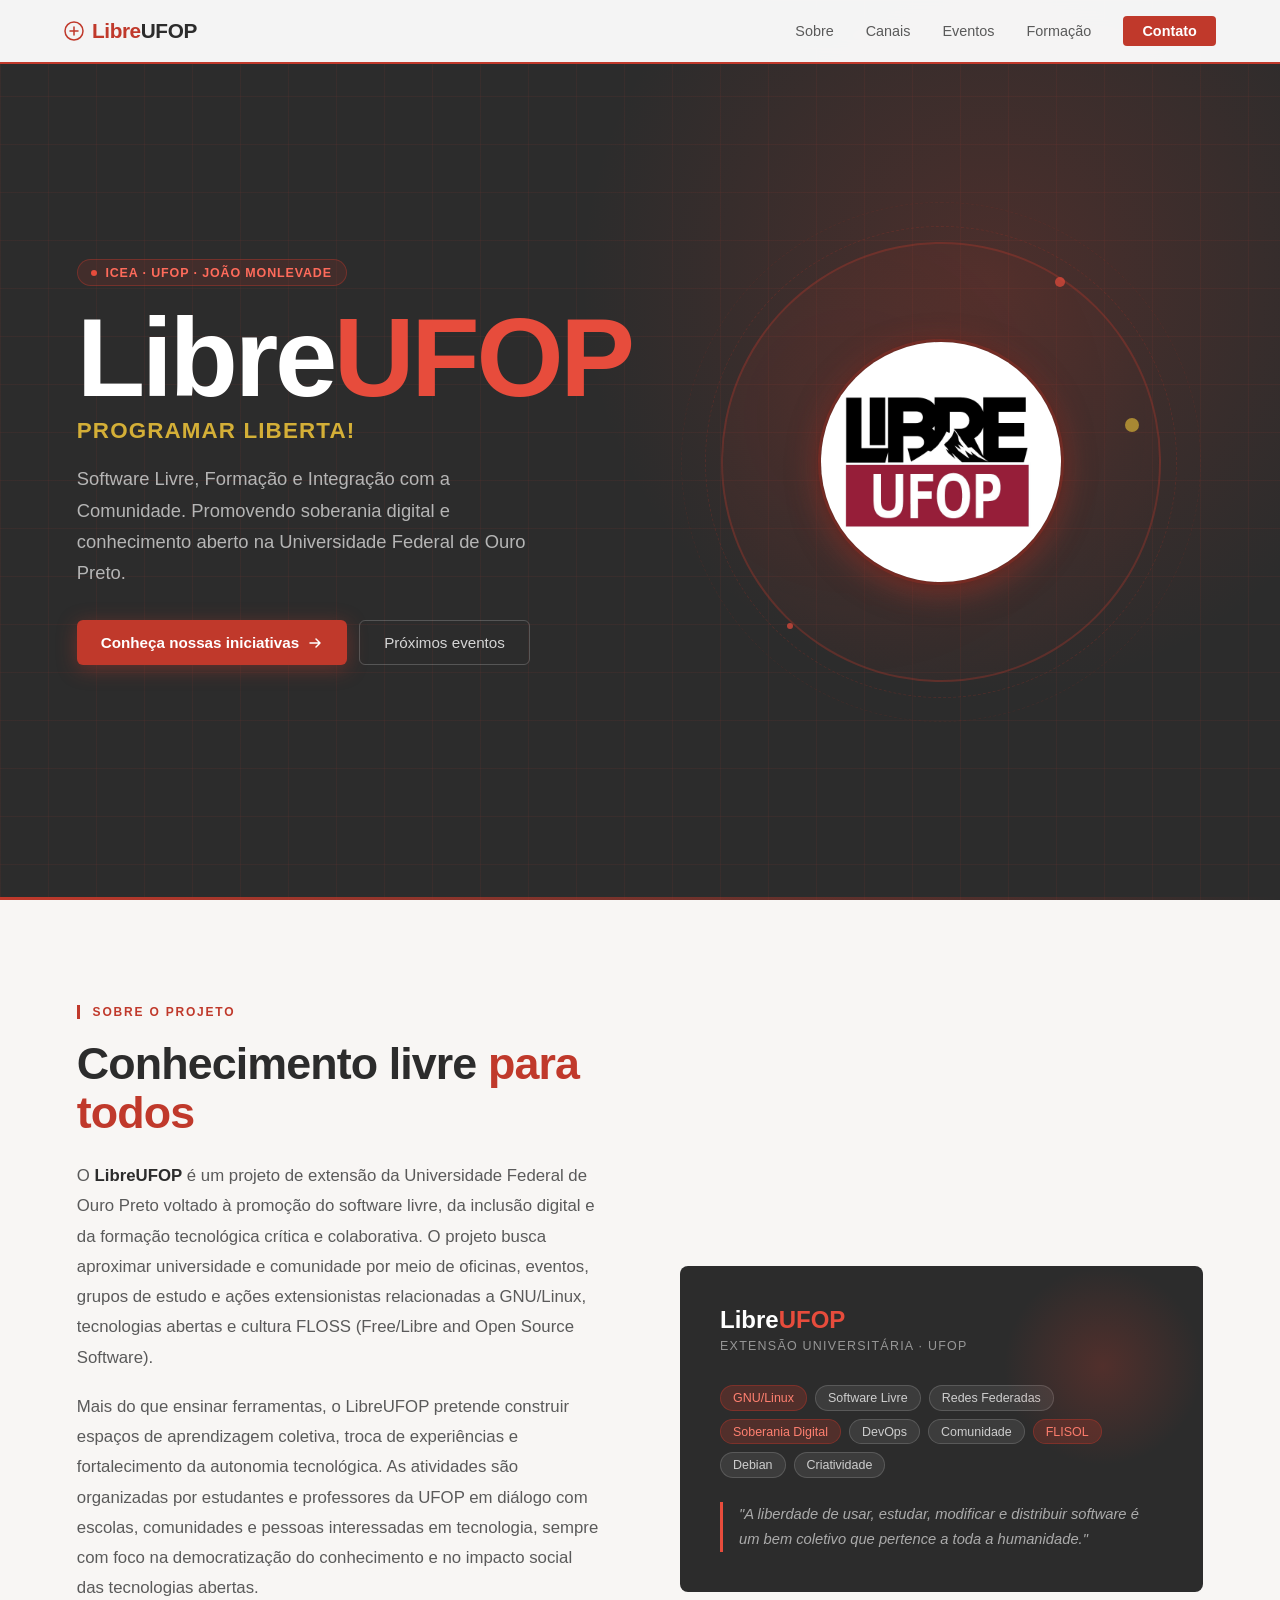
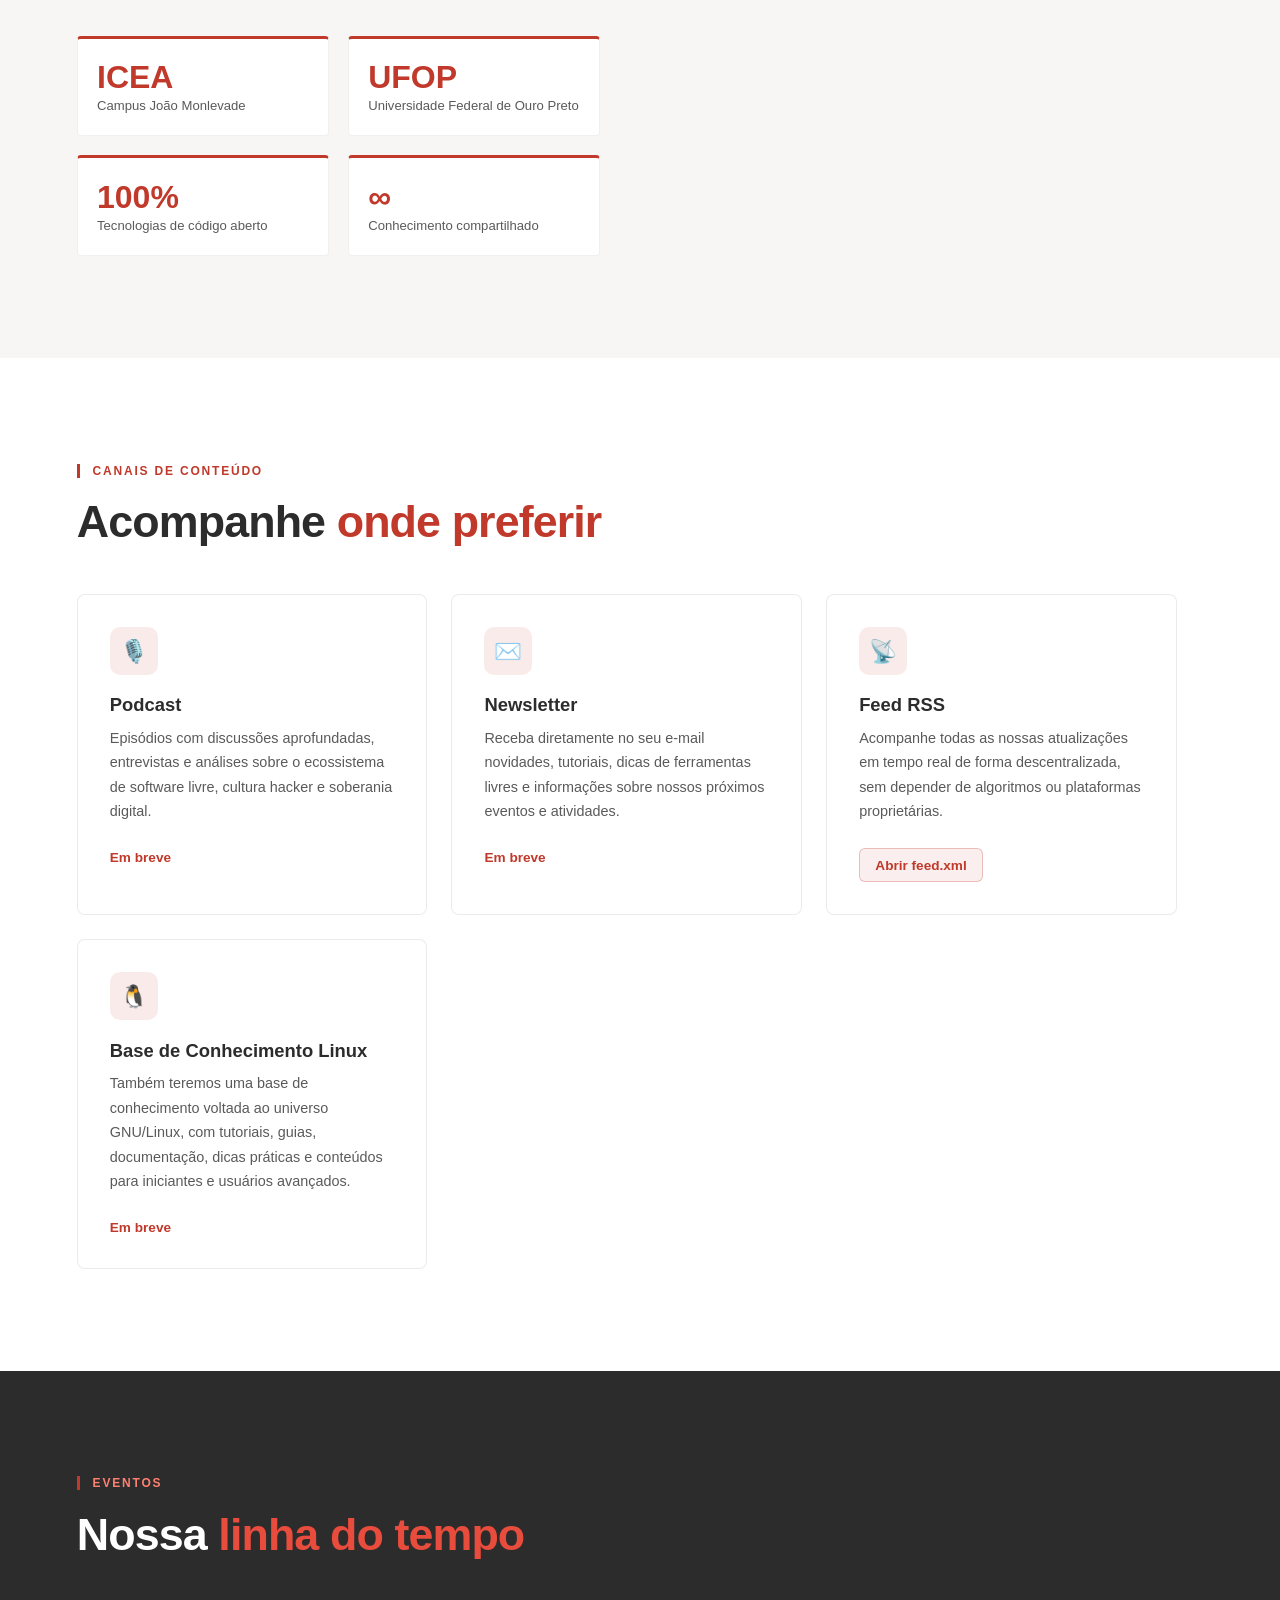
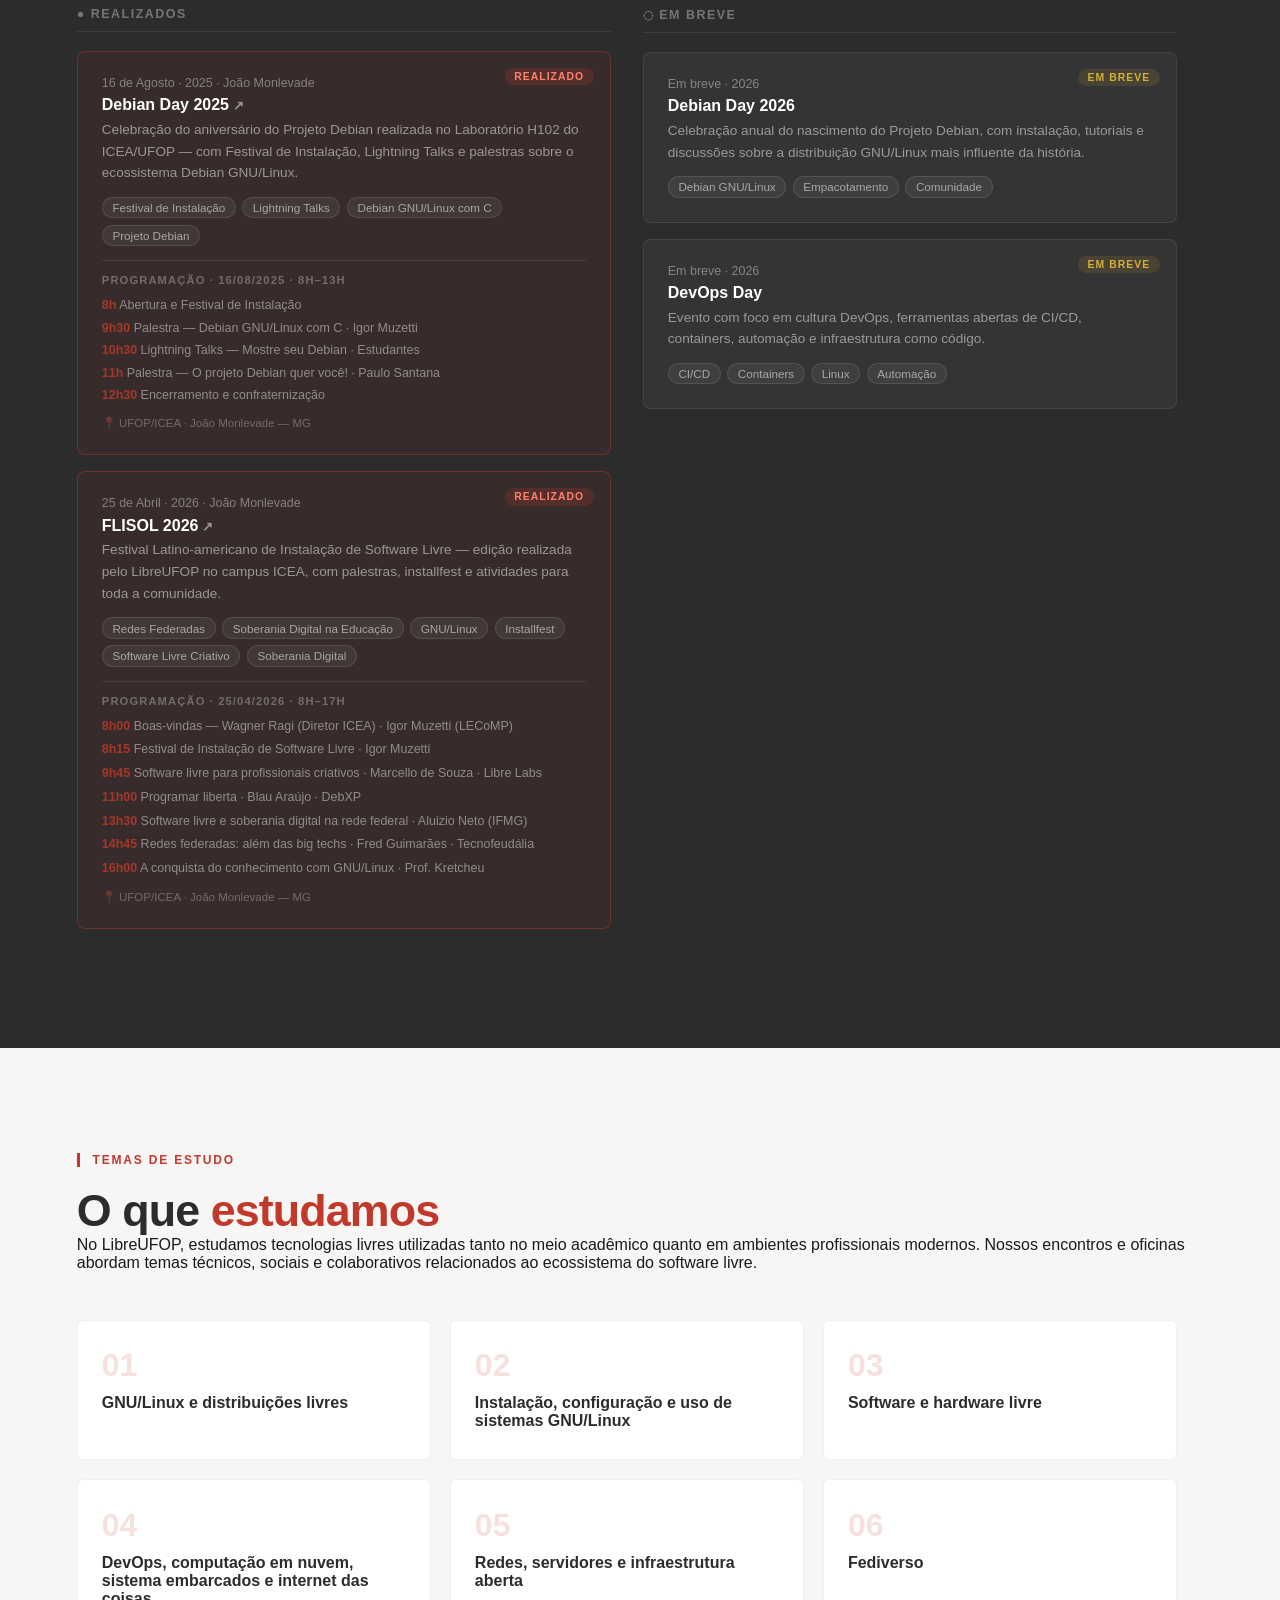
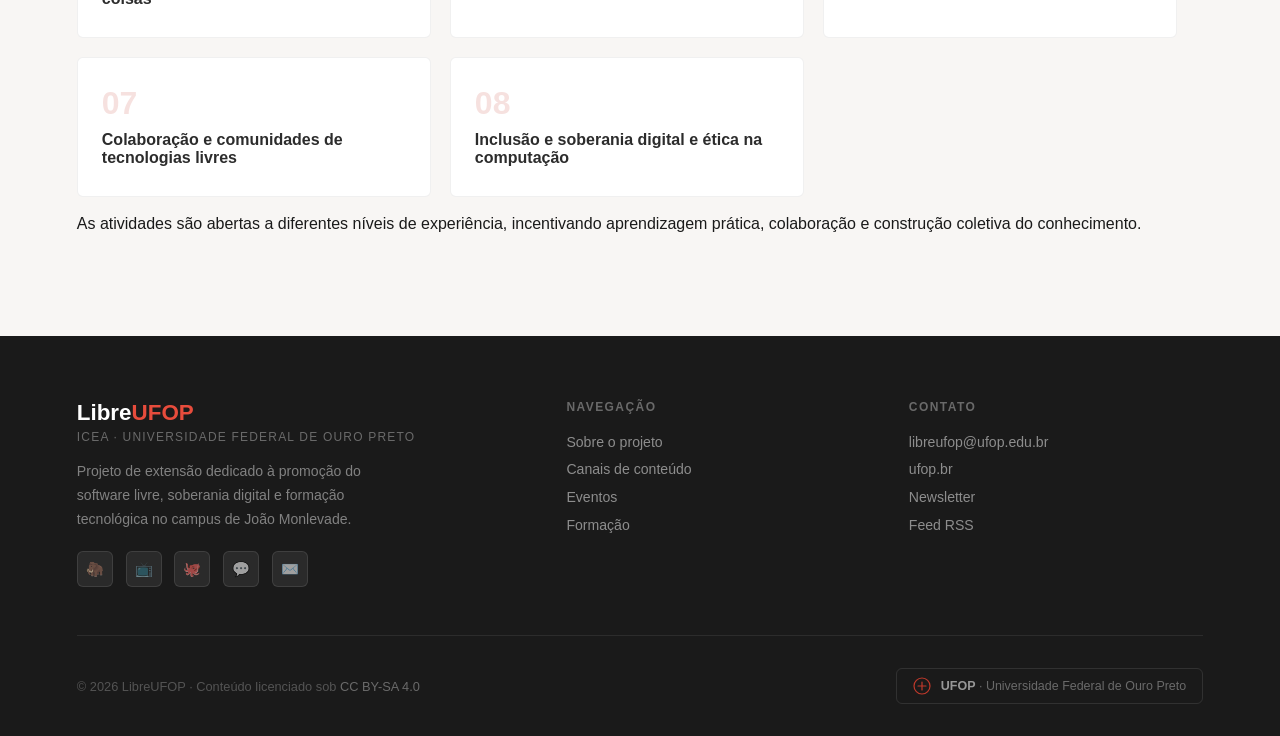
==== commit 9785c805: "add: adiciona arquivos para worflow do feed RSS" ====
--- a/index.html
+++ b/index.html
@@ -6,6 +6,7 @@
   <meta name="viewport" content="width=device-width, initial-scale=1.0">
   <title>LibreUFOP – Software Livre, Formação e Integração com a Comunidade</title>
   <link rel="stylesheet" href="styles.css">
+  <link rel="icon" type="image/png" sizes="16x16" href="docs/LibreUFOP_logo.jpeg">
 </head>
 
 <body>
@@ -17,7 +18,9 @@
         <circle cx="10" cy="10" r="9" stroke="#C0392B" stroke-width="1.5" />
         <path d="M6 10h8M10 6v8" stroke="#C0392B" stroke-width="1.5" stroke-linecap="round" />
       </svg>
-      Libre<span>UFOP</span>
+      <p>
+        Libre<span>UFOP</span>
+      </p>
     </div>
     <ul>
       <li><a href="#sobre">Sobre</a></li>
@@ -78,6 +81,8 @@
     </div>
   </section>
 
+  <!--Notícias-->
+
   <!-- SOBRE -->
   <section id="sobre">
     <div class="sobre-grid">
@@ -159,7 +164,7 @@
         software livre, cultura hacker e soberania digital.
       </p>
 
-      <a class="canal-link" href="feed.xml">Abrir feed.xml</a>
+      <a class="canal-link" href="feed.xml">Em breve</a>
     </div>
 
     <div class="canal-card reveal reveal-d1">
@@ -185,7 +190,7 @@
         depender de algoritmos ou plataformas proprietárias.
       </p>
 
-      <a class="canal-link" href="feed.xml">Abrir feed.xml</a>
+      <a class="canal-link canal-btn" href="feed.xml">Abrir feed.xml</a>
     </div>
 
     <div class="canal-card reveal">
--- a/styles.css
+++ b/styles.css
@@ -675,6 +675,24 @@
   gap: 0.7rem;
 }
 
+.canal-btn {
+  background: rgba(192, 57, 43, 0.08);
+  border: 1px solid rgba(192, 57, 43, 0.28);
+  border-radius: 6px;
+  padding: 0.55rem 0.95rem;
+  color: var(--red);
+  font-weight: 700;
+  transition: all 0.25s;
+}
+
+.canal-btn:hover {
+  background: var(--red);
+  border-color: var(--red);
+  color: var(--white);
+  gap: 0.6rem;
+  box-shadow: 0 6px 20px rgba(192, 57, 43, 0.2);
+}
+
 /* ── EVENTOS ── */
 #eventos {
   background: var(--gray-dark);
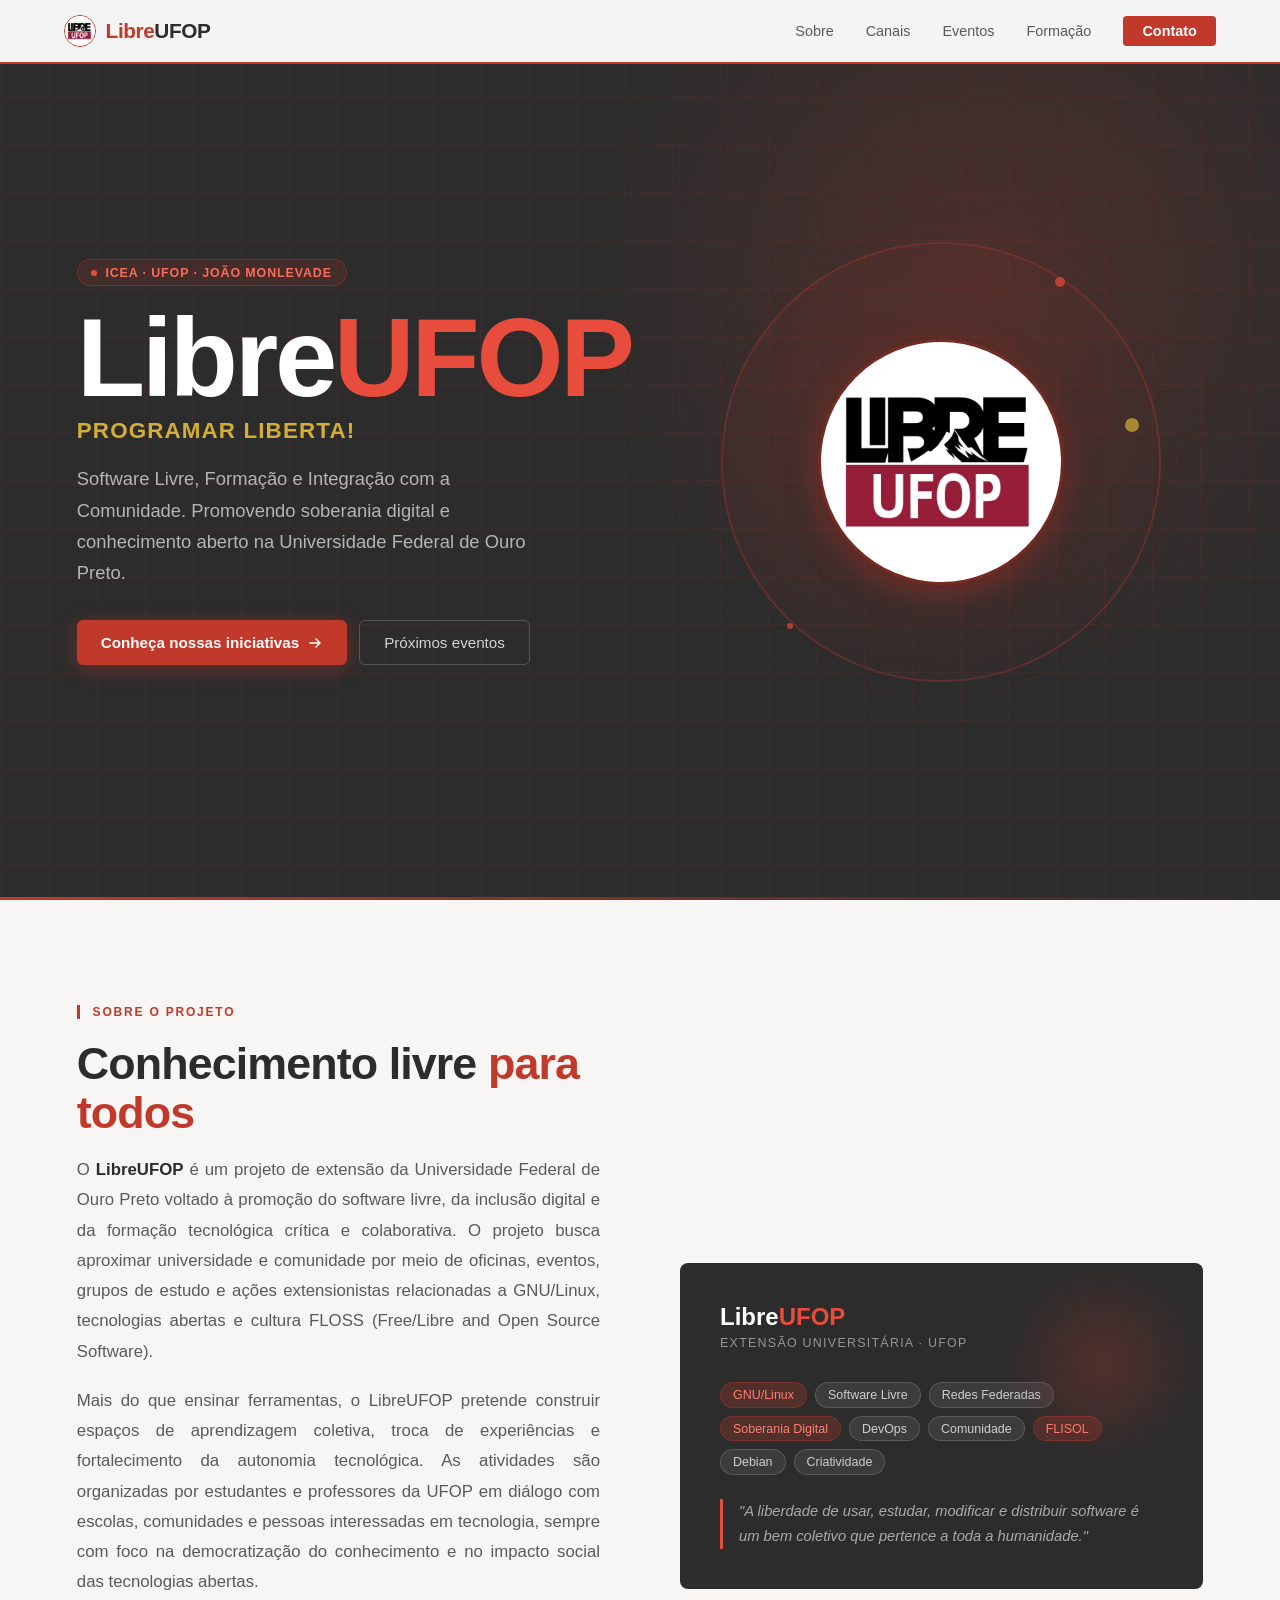
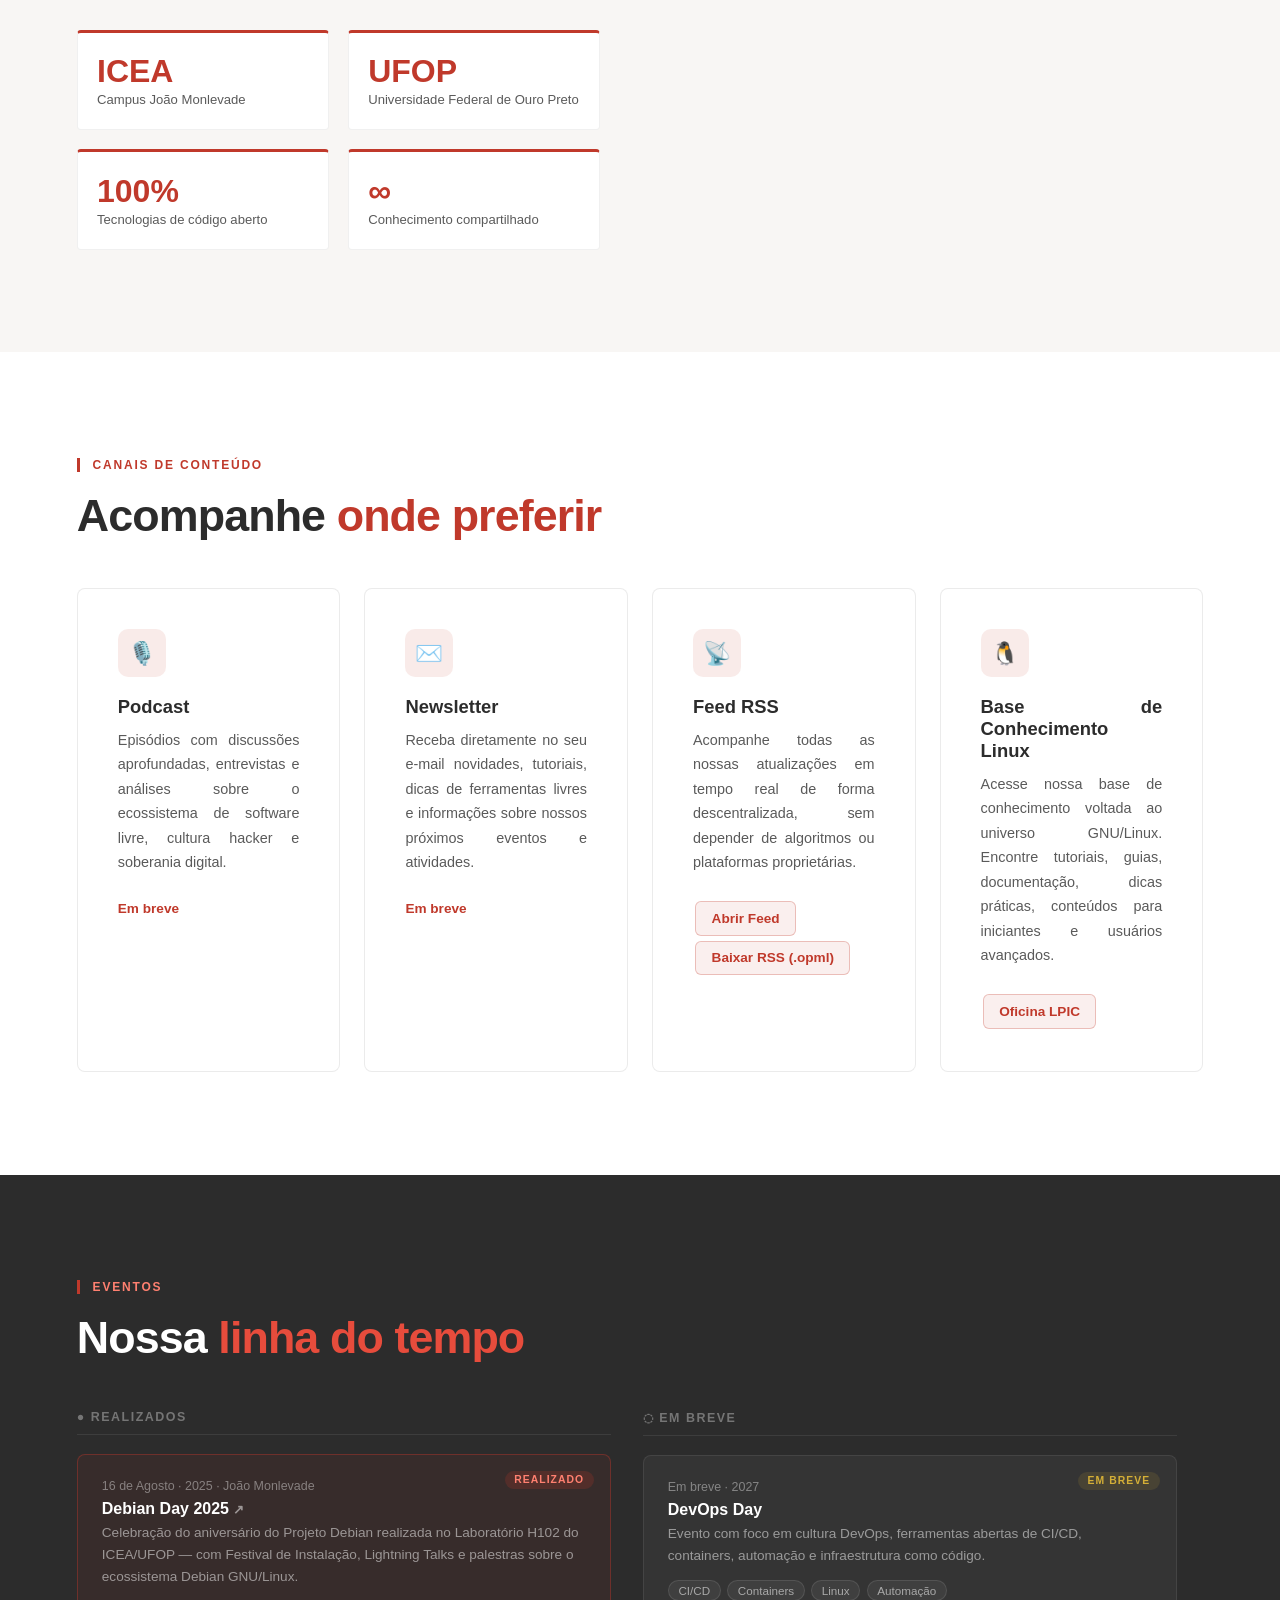
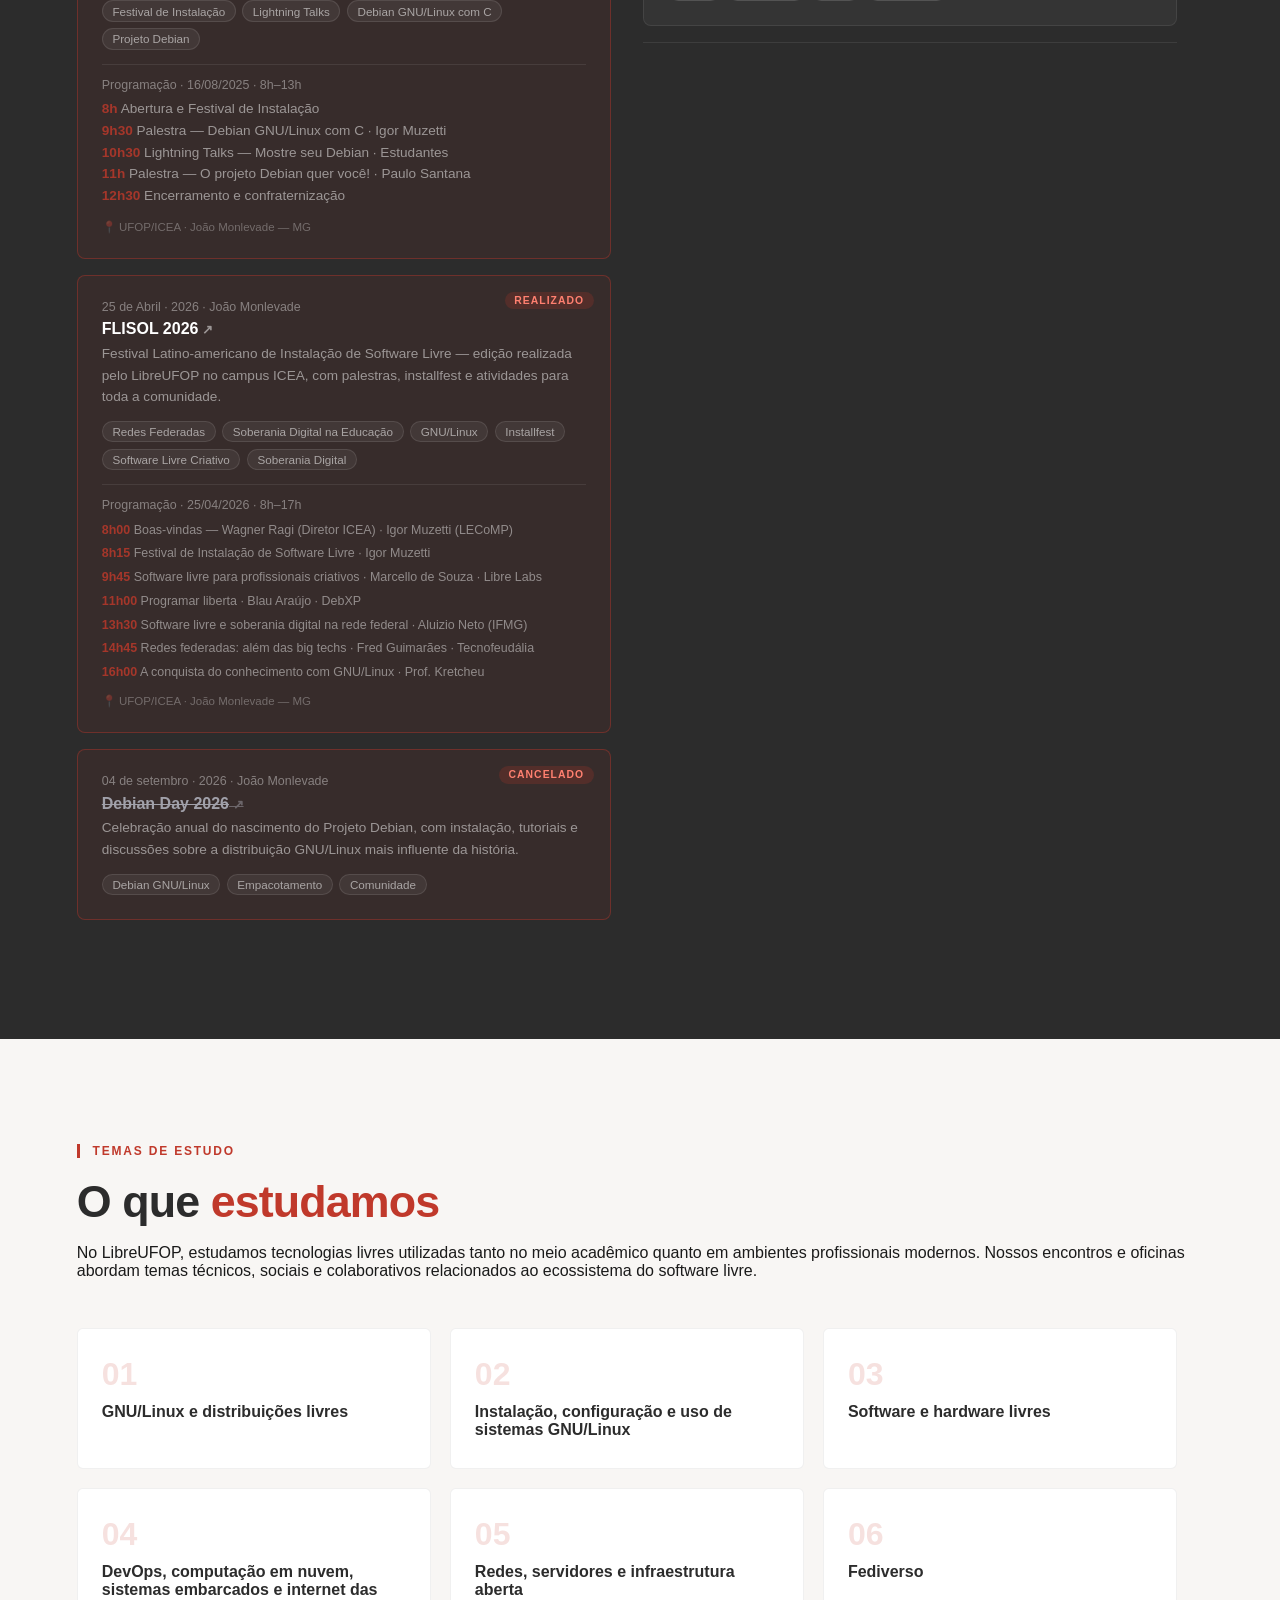
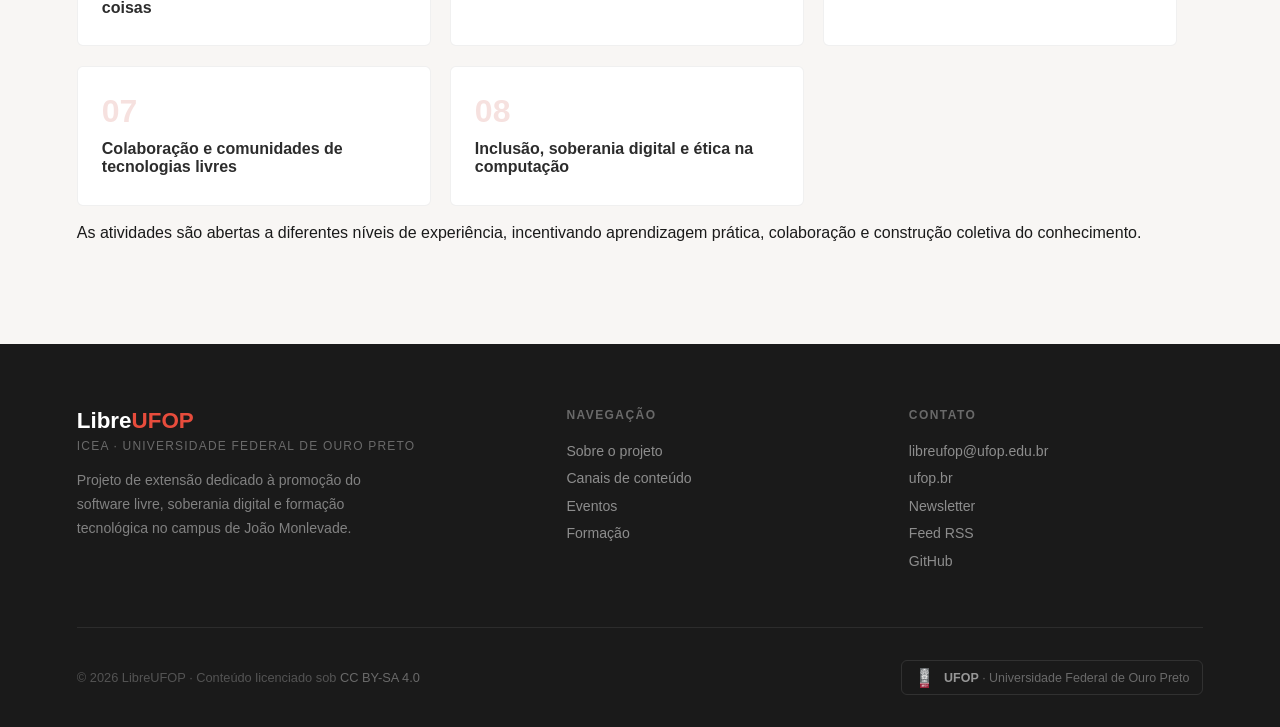
==== commit 320e6087: "feat: adiciona página da LPIC e modifica RSS (#3) * docs: atualiza readme  * feat(rss): adiciona fon" ====
--- a/index.html
+++ b/index.html
@@ -13,15 +13,14 @@
 
   <!-- NAV -->
   <nav>
-    <div class="nav-logo">
-      <svg width="20" height="20" viewBox="0 0 20 20" fill="none">
-        <circle cx="10" cy="10" r="9" stroke="#C0392B" stroke-width="1.5" />
-        <path d="M6 10h8M10 6v8" stroke="#C0392B" stroke-width="1.5" stroke-linecap="round" />
-      </svg>
-      <p>
-        Libre<span>UFOP</span>
-      </p>
-    </div>
+    <a href="#" class="nav-logo">
+      <div class="nav-logo">
+        <img src="docs/LibreUFOP_logo.jpeg" alt="Logo LibreUFOP" class="logo-img" />
+        <p>
+          Libre<span>UFOP</span>
+        </p>
+      </div>
+    </a>
     <ul>
       <li><a href="#sobre">Sobre</a></li>
       <li><a href="#canais">Canais</a></li>
@@ -88,7 +87,8 @@
     <div class="sobre-grid">
       <div class="sobre-text reveal">
         <div class="section-label">Sobre o Projeto</div>
-        <h2 class="section-title" style="margin-bottom:1.5rem">Conhecimento livre <em>para todos</em></h2>
+        <h2 class="section-title">Conhecimento livre <em>para todos</em></h2>
+        <br>
         <p>O <strong>LibreUFOP</strong> é um projeto de extensão da Universidade Federal de Ouro Preto voltado à
           promoção do software livre, da inclusão digital e da formação tecnológica crítica e colaborativa. O projeto
           busca aproximar universidade e comunidade por meio de oficinas, eventos, grupos de estudo e ações
@@ -146,68 +146,69 @@
   </section>
 
   <!-- CANAIS -->
-<section id="canais">
-  <div class="canais-header reveal">
-    <div class="section-label">Canais de Conteúdo</div>
-    <h2 class="section-title">Acompanhe <em>onde preferir</em></h2>
-  </div>
-
-  <div class="canais-grid">
-
-    <div class="canal-card reveal">
-      <div class="canal-icon">🎙️</div>
-
-      <div class="canal-title">Podcast</div>
-
-      <p class="canal-desc">
-        Episódios com discussões aprofundadas, entrevistas e análises sobre o ecossistema de
-        software livre, cultura hacker e soberania digital.
-      </p>
-
-      <a class="canal-link" href="feed.xml">Em breve</a>
-    </div>
-
-    <div class="canal-card reveal reveal-d1">
-      <div class="canal-icon">✉️</div>
-
-      <div class="canal-title">Newsletter</div>
-
-      <p class="canal-desc">
-        Receba diretamente no seu e-mail novidades, tutoriais, dicas de ferramentas livres e
-        informações sobre nossos próximos eventos e atividades.
-      </p>
-
-      <span class="canal-link">Em breve</span>
-    </div>
-
-    <div class="canal-card reveal reveal-d2">
-      <div class="canal-icon">📡</div>
-
-      <div class="canal-title">Feed RSS</div>
-
-      <p class="canal-desc">
-        Acompanhe todas as nossas atualizações em tempo real de forma descentralizada, sem
-        depender de algoritmos ou plataformas proprietárias.
-      </p>
-
-      <a class="canal-link canal-btn" href="feed.xml">Abrir feed.xml</a>
-    </div>
-
-    <div class="canal-card reveal">
-      <div class="canal-icon">🐧</div>
-
-      <div class="canal-title">Base de Conhecimento Linux</div>
-
-      <p class="canal-desc">
-        Também teremos uma base de conhecimento voltada ao universo GNU/Linux, com tutoriais,
-        guias, documentação, dicas práticas e conteúdos para iniciantes e usuários avançados.
-      </p>
-
-      <span class="canal-link">Em breve</span>
-    </div>
-
-  </div>
-</section>
+  <section id="canais">
+    <div class="canais-header reveal">
+      <div class="section-label">Canais de Conteúdo</div>
+      <h2 class="section-title">Acompanhe <em>onde preferir</em></h2>
+    </div>
+
+    <div class="canais-grid">
+
+      <div class="canal-card reveal">
+        <div class="canal-icon">🎙️</div>
+
+        <div class="canal-title">Podcast</div>
+
+        <p class="canal-desc">
+          Episódios com discussões aprofundadas, entrevistas e análises sobre o ecossistema de
+          software livre, cultura hacker e soberania digital.
+        </p>
+
+        <span class="canal-link">Em breve</span>
+      </div>
+
+      <div class="canal-card reveal reveal-d1">
+        <div class="canal-icon">✉️</div>
+
+        <div class="canal-title">Newsletter</div>
+
+        <p class="canal-desc">
+          Receba diretamente no seu e-mail novidades, tutoriais, dicas de ferramentas livres e
+          informações sobre nossos próximos eventos e atividades.
+        </p>
+
+        <span class="canal-link">Em breve</span>
+      </div>
+
+      <div class="canal-card reveal reveal-d2">
+        <div class="canal-icon">📡</div>
+
+        <div class="canal-title">Feed RSS</div>
+
+        <p class="canal-desc">
+          Acompanhe todas as nossas atualizações em tempo real de forma descentralizada, sem
+          depender de algoritmos ou plataformas proprietárias.
+        </p>
+
+        <a class="canal-link canal-btn" href="feed.xml" target="_blank" rel="noopener noreferrer"> Abrir Feed </a>
+        <a class="canal-link canal-btn" href="feeds.opml" download="RSS_LibreUFOP.opml"> Baixar RSS (.opml) </a>
+      </div>
+
+      <div class="canal-card reveal">
+        <div class="canal-icon">🐧</div>
+
+        <div class="canal-title">Base de Conhecimento Linux</div>
+
+        <p class="canal-desc">
+          Acesse nossa base de conhecimento voltada ao universo GNU/Linux. Encontre tutoriais,
+          guias, documentação, dicas práticas, conteúdos para iniciantes e usuários avançados.
+        </p>
+
+        <a class="canal-link canal-btn" href="oficina.html">Oficina LPIC</a>
+      </div>
+
+    </div>
+  </section>
 
   <!-- EVENTOS -->
   <section id="eventos">
@@ -222,9 +223,9 @@
       <div class="reveal">
         <div class="eventos-col-title">● Realizados</div>
 
-        <!-- Debian Day -->
-        <a href="https://wiki.debian.org/DebianDay/2025/Brazil/JoaoMonlevade" target="_blank" rel="noopener"
-          class="evento-card destaque" style="margin-bottom:1rem; display:block;">
+        <!-- Debian Day 25 -->
+        <a href="https://wiki.debian.org/DebianDay/2025/Brazil/JoaoMonlevade" target="_blank" rel="noopener noreferrer"
+          class="evento-card destaque">
 
           <div class="evento-data">16 de Agosto · 2025 · João Monlevade</div>
 
@@ -243,14 +244,13 @@
             <span class="evento-talk">Projeto Debian</span>
           </div>
 
-          <div style="margin-top:0.9rem; border-top:1px solid rgba(255,255,255,0.08); padding-top:0.8rem;">
-
-            <div
-              style="font-size:0.7rem; font-weight:700; letter-spacing:0.1em; text-transform:uppercase; color:rgba(255,255,255,0.3); margin-bottom:0.5rem;">
+          <div class="evento-break">
+
+            <div class="evento-data">
               Programação · 16/08/2025 · 8h–13h
             </div>
 
-            <div style="font-size:0.78rem; color:rgba(255,255,255,0.45); line-height:1.8;">
+            <div class="evento-desc">
               <span style="color:rgba(192,57,43,0.8); font-weight:600;">8h</span>
               Abertura e Festival de Instalação<br>
 
@@ -267,7 +267,7 @@
               Encerramento e confraternização
             </div>
 
-            <div style="margin-top:0.6rem; font-size:0.72rem; color:rgba(255,255,255,0.3);">
+            <div class="evento-local">
               📍 UFOP/ICEA · João Monlevade — MG
             </div>
 
@@ -275,7 +275,7 @@
         </a>
 
         <!-- FLISOL -->
-        <a href="https://flisol.info/FLISOL2026/Brasil/JoaoMonlevade" target="_blank" rel="noopener"
+        <a href="https://flisol.info/FLISOL2026/Brasil/JoaoMonlevade" target="_blank" rel="noopener noreferrer"
           class="evento-card destaque" style="display:block;">
 
           <div class="evento-data">25 de Abril · 2026 · João Monlevade</div>
@@ -297,10 +297,9 @@
             <span class="evento-talk">Soberania Digital</span>
           </div>
 
-          <div style="margin-top:0.9rem; border-top:1px solid rgba(255,255,255,0.08); padding-top:0.8rem;">
-
-            <div
-              style="font-size:0.7rem; font-weight:700; letter-spacing:0.1em; text-transform:uppercase; color:rgba(255,255,255,0.3); margin-bottom:0.5rem;">
+          <div class="evento-break">
+
+            <div class="evento-data">
               Programação · 25/04/2026 · 8h–17h
             </div>
 
@@ -328,22 +327,20 @@
               A conquista do conhecimento com GNU/Linux · Prof. Kretcheu
             </div>
 
-            <div style="margin-top:0.6rem; font-size:0.72rem; color:rgba(255,255,255,0.3);">
+            <div class="evento-local">
               📍 UFOP/ICEA · João Monlevade — MG
             </div>
 
           </div>
         </a>
-      </div>
-
-      <!-- FUTUROS -->
-      <div class="reveal reveal-d1">
-        <div class="eventos-col-title">◌ Em breve</div>
-
-        <div class="evento-card futuro" style="margin-bottom:1rem">
-          <div class="evento-data">Em breve · 2026</div>
-
-          <div class="evento-nome">Debian Day 2026</div>
+
+        <!-- Debian Day 26 -->
+        <a href="https://wiki.debian.org/DebianDay/2026/Brazil/Jo%C3%A3o%20Monlevade" target="_blank" rel="noopener noreferrer"
+          class="evento-card cancelado" style="margin-bottom:1rem; display:block;">
+
+          <div class="evento-data">04 de setembro · 2026 · João Monlevade</div>
+
+          <div class="evento-nome" style="text-decoration: line-through; color: #a1a1aa;">Debian Day 2026</div>
 
           <div class="evento-desc">
             Celebração anual do nascimento do Projeto Debian, com instalação,
@@ -356,10 +353,15 @@
             <span class="evento-talk">Empacotamento</span>
             <span class="evento-talk">Comunidade</span>
           </div>
-        </div>
+        </a>
+      </div>
+
+      <!-- FUTUROS -->
+      <div class="reveal reveal-d1">
+        <div class="eventos-col-title">◌ Em breve</div>
 
         <div class="evento-card futuro">
-          <div class="evento-data">Em breve · 2026</div>
+          <div class="evento-data">Em breve · 2027</div>
 
           <div class="evento-nome">DevOps Day</div>
 
@@ -376,6 +378,8 @@
           </div>
         </div>
 
+        <div class="evento-break"></div>
+
       </div>
     </div>
   </section>
@@ -385,7 +389,7 @@
   <div class="reveal">
     <div class="section-label">Temas de Estudo</div>
     <h2 class="section-title">O que <em>estudamos</em></h2>
-
+    <br>
     <p class="section-text">
       No LibreUFOP, estudamos tecnologias livres utilizadas tanto no meio acadêmico quanto em ambientes profissionais modernos. Nossos encontros e oficinas abordam temas técnicos, sociais e colaborativos relacionados ao ecossistema do software livre.
     </p>
@@ -413,7 +417,7 @@
       <div class="formacao-num">03</div>
 
       <div class="formacao-title">
-        Software e hardware livre
+        Software e hardware livres
       </div>
     </div>
 
@@ -421,7 +425,7 @@
       <div class="formacao-num">04</div>
 
       <div class="formacao-title">
-        DevOps, computação em nuvem, sistema embarcados e internet das coisas
+        DevOps, computação em nuvem, sistemas embarcados e internet das coisas
       </div>
     </div>
 
@@ -453,7 +457,7 @@
       <div class="formacao-num">08</div>
 
       <div class="formacao-title">
-        Inclusão e soberania digital e ética na computação
+        Inclusão, soberania digital e ética na computação
       </div>
     </div>
 
@@ -475,13 +479,6 @@
         <div class="footer-brand-inst">ICEA · Universidade Federal de Ouro Preto</div>
         <p class="footer-brand-desc">Projeto de extensão dedicado à promoção do software livre, soberania digital e
           formação tecnológica no campus de João Monlevade.</p>
-        <div class="social-links" style="margin-top:1.2rem">
-          <a href="#" class="social-btn" aria-label="Mastodon" title="Mastodon">🦣</a>
-          <a href="#" class="social-btn" aria-label="Peertube" title="PeerTube">📺</a>
-          <a href="#" class="social-btn" aria-label="GitHub" title="GitHub">🐙</a>
-          <a href="#" class="social-btn" aria-label="Matrix" title="Matrix">💬</a>
-          <a href="#" class="social-btn" aria-label="Email" title="E-mail">✉️</a>
-        </div>
       </div>
       <div class="footer-col">
         <div class="footer-col-title">Navegação</div>
@@ -496,20 +493,18 @@
         <div class="footer-col-title">Contato</div>
         <ul>
           <li><a href="mailto:libreufop@ufop.edu.br">libreufop@ufop.edu.br</a></li>
-          <li><a href="https://ufop.br" target="_blank" rel="noopener">ufop.br</a></li>
-          <li><a href="#">Newsletter</a></li>
-          <li><a href="feed.xml">Feed RSS</a></li>
+          <li><a href="https://ufop.br" target="_blank" rel="noopener noreferrer">ufop.br</a></li>
+          <li><a href="#canais">Newsletter</a></li>
+          <li><a href="feed.xml" target="_blank" rel="noopener noreferrer">Feed RSS</a></li>
+          <li><a href="https://github.com/lecompufop/LibreUFOP" target="_blank" rel="noopener noreferrer">GitHub</a></li>
         </ul>
       </div>
     </div>
     <div class="footer-bottom">
       <p>© 2026 LibreUFOP · Conteúdo licenciado sob <a href="https://creativecommons.org/licenses/by-sa/4.0/"
-          target="_blank">CC BY-SA 4.0</a></p>
+          target="_blank" rel="noopener noreferrer">CC BY-SA 4.0</a></p>
       <div class="ufop-badge">
-        <svg width="18" height="18" viewBox="0 0 18 18" fill="none">
-          <circle cx="9" cy="9" r="8" stroke="#C0392B" stroke-width="1.2" />
-          <path d="M5 9h8M9 5v8" stroke="#C0392B" stroke-width="1.2" stroke-linecap="round" />
-        </svg>
+        <img src="docs/ufop-logo.jpg" alt="Logo UFOP" class="ufop-badge-img" />
         <span><strong>UFOP</strong> · Universidade Federal de Ouro Preto</span>
       </div>
     </div>
--- a/styles.css
+++ b/styles.css
@@ -53,11 +53,26 @@
   letter-spacing: -0.02em;
   display: flex;
   align-items: center;
-  gap: 0.5rem;
+  gap: 0.6rem;
+  text-decoration: none;
+  cursor: pointer;
 }
 
 .nav-logo span {
   color: var(--gray-dark);
+}
+
+.nav-logo img {
+  width: 32px;
+  height: 32px;
+  object-fit: cover;
+  border-radius: 50%;
+  border: 1.5px solid var(--red);
+  display: block;
+}
+
+.nav-logo::after {
+  display: none !important;
 }
 
 nav ul {
@@ -473,6 +488,7 @@
 .sobre-text p {
   color: var(--gray-mid);
   line-height: 1.8;
+  text-align: justify;
   font-size: 1.05rem;
   margin-bottom: 1.2rem;
 }
@@ -588,6 +604,8 @@
 /* ── CANAIS ── */
 #canais {
   background: var(--white);
+  display: flex;
+  flex-direction: column;
 }
 
 .canais-header {
@@ -597,15 +615,16 @@
 
 .canais-grid {
   display: grid;
-  grid-template-columns: repeat(3, 1fr);
+  grid-template-columns: repeat(4, 1fr);
   gap: 1.5rem;
-  max-width: 1100px;
+  max-width:max-content ;
+  text-align: justify;
 }
 
 .canal-card {
   border: 1px solid rgba(0, 0, 0, 0.08);
   border-radius: 8px;
-  padding: 2rem;
+  padding: 2.5rem;
   transition: all 0.3s;
   position: relative;
   overflow: hidden;
@@ -680,6 +699,7 @@
   border: 1px solid rgba(192, 57, 43, 0.28);
   border-radius: 6px;
   padding: 0.55rem 0.95rem;
+  margin: 0.15rem;
   color: var(--red);
   font-weight: 700;
   transition: all 0.25s;
@@ -799,6 +819,30 @@
   border-radius: 100px;
 }
 
+.evento-card.cancelado {
+  border-color: rgba(192, 57, 43, 0.4);
+  background: rgba(192, 57, 43, 0.08);
+}
+
+.evento-card.cancelado::before {
+  content: 'CANCELADO';
+  position: absolute;
+  top: 1rem;
+  right: 1rem;
+  font-size: 0.65rem;
+  font-weight: 700;
+  letter-spacing: 0.1em;
+  color: #FF8070;
+  background: rgba(192, 57, 43, 0.2);
+  padding: 0.2rem 0.6rem;
+  border-radius: 100px;
+}
+
+.evento-card.cancelado .evento-nome {
+  text-decoration: line-through;
+  color: #a1a1aa;
+}
+
 .evento-data {
   font-size: 0.78rem;
   color: rgba(255, 255, 255, 0.4);
@@ -818,6 +862,12 @@
   line-height: 1.6;
   color: rgba(255, 255, 255, 0.5);
   margin-bottom: 0.8rem;
+}
+
+.evento-local{
+  margin-top:0.6rem; 
+  font-size:0.72rem; 
+  color:rgba(255,255,255,0.3);
 }
 
 .evento-talks {
@@ -835,6 +885,12 @@
   border-radius: 100px;
 }
 
+.evento-break{
+  margin-top:0.9rem; 
+  padding-top:0.8rem;
+  border-top:1px solid rgba(255,255,255,0.08); 
+}
+
 /* ── FORMAÇÃO ── */
 #formacao {
   background: var(--off-white);
@@ -1006,7 +1062,7 @@
   display: flex;
   align-items: center;
   gap: 0.6rem;
-  padding: 0.5rem 1rem;
+  padding: 0.4rem 0.8rem;
   border: 1px solid rgba(255, 255, 255, 0.1);
   border-radius: 6px;
   font-size: 0.78rem;
@@ -1015,6 +1071,152 @@
 
 .ufop-badge strong {
   color: rgba(255, 255, 255, 0.55);
+}
+
+.ufop-badge img {
+  width: 20px;
+  height: 20px;
+  object-fit: contain;
+  display: block;
+}
+
+/* ── Oficina.html ── */
+
+/* ── CONTEUDO ── */
+
+#oficina-documentos {
+  min-height: 100svh;
+  padding-top: clamp(7rem, 14vw, 10rem);
+  background: var(--off-white);
+}
+
+.documentos-header {
+  max-width: 720px;
+  margin: 0 auto 3rem;
+  text-align: center;
+}
+
+.documentos-header .section-label {
+  border-left: 0;
+  border-bottom: 3px solid var(--red);
+  padding: 0 0 0.55rem;
+}
+
+.documentos-intro {
+  max-width: 600px;
+  margin: 1.2rem auto 0;
+  color: var(--gray-mid);
+  line-height: 1.75;
+  font-size: 1rem;
+}
+
+.documentos-area {
+  max-width: 960px;
+  margin: 0 auto;
+}
+
+.documentos-area-header {
+  margin-bottom: 1.5rem;
+}
+
+.documentos-area-header .section-label {
+  margin-bottom: 0.65rem;
+}
+
+.documentos-area-title {
+  color: var(--gray-dark);
+  font-size: clamp(1.35rem, 3vw, 1.8rem);
+  line-height: 1.2;
+}
+
+.documentos-grid {
+  display: grid;
+  grid-template-columns: repeat(2, minmax(0, 1fr));
+  gap: 1.5rem;
+}
+
+.documento-card {
+  display: flex;
+  flex-direction: column;
+  gap: 1rem;
+  border: 1px solid rgba(0, 0, 0, 0.08);
+  border-radius: 8px;
+  padding: 2.5rem;
+  transition: all 0.3s;
+  position: relative;
+  overflow: hidden;
+  background: var(--white);
+}
+
+.documento-card::before{
+  content: '';
+  position: absolute;
+  top: 0;
+  left: 0;
+  right: 0;
+  height: 3px;
+  background: var(--red);
+  transform: scaleX(0);
+  transition: transform 0.3s;
+  transform-origin: left;
+}
+
+.documento-card:hover {
+  box-shadow: 0 12px 40px rgba(0, 0, 0, 0.1);
+  transform: translateY(-4px);
+}
+
+.documento-card:hover::before{
+  transform: scaleX(1);
+}
+
+.documento-icon {
+  display: inline-flex;
+  align-items: center;
+  justify-content: center;
+  width: fit-content;
+  min-width: 48px;
+  min-height: 48px;
+  padding: 0.4rem;
+  background: rgba(192, 57, 43, 0.1);
+  border-radius: 8px;
+  color: var(--red);
+  font-size: 0.7rem;
+  font-weight: 800;
+  letter-spacing: 0.04em;
+}
+
+.documento-tipo {
+  margin-bottom: 0.35rem;
+  color: var(--red);
+  font-size: 0.72rem;
+  font-weight: 700;
+  letter-spacing: 0.1em;
+  text-transform: uppercase;
+}
+
+.documento-title {
+  color: var(--gray-dark);
+  font-size: 1.15rem;
+  line-height: 1.25;
+}
+
+.documento-desc {
+  margin-top: 0.6rem;
+  color: var(--gray-mid);
+  font-size: 0.9rem;
+  line-height: 1.65;
+}
+
+.documento-download {
+  align-self: flex-start;
+  margin-top: auto;
+  text-decoration: none;
+}
+
+.documento-download span {
+  font-size: 1.1rem;
+  line-height: 0.8;
 }
 
 /* ── ANIMATIONS ── */
@@ -1172,6 +1374,10 @@
 
 @media (max-width: 600px) {
 
+  .documentos-grid {
+    grid-template-columns: 1fr;
+  }
+
   /* Hero fine-tuning for small phones */
   #hero {
     padding-top: 5rem;
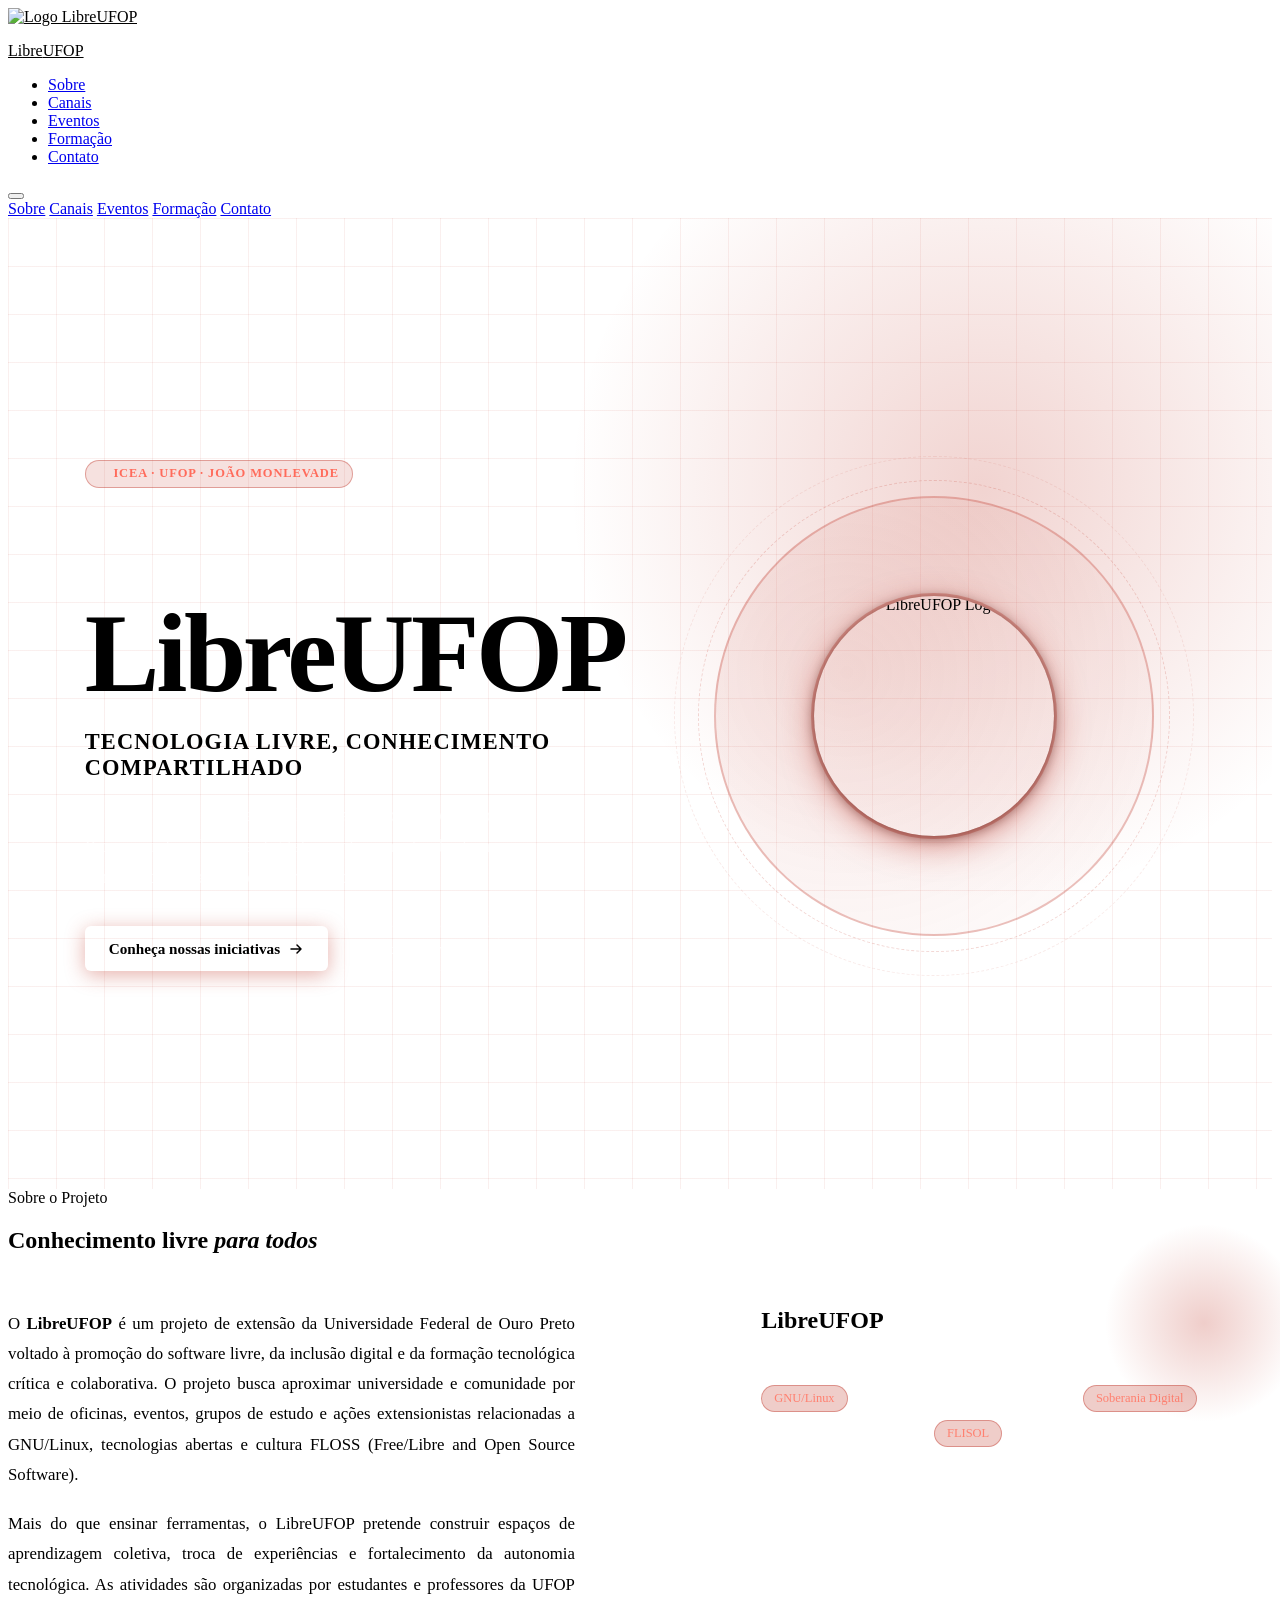
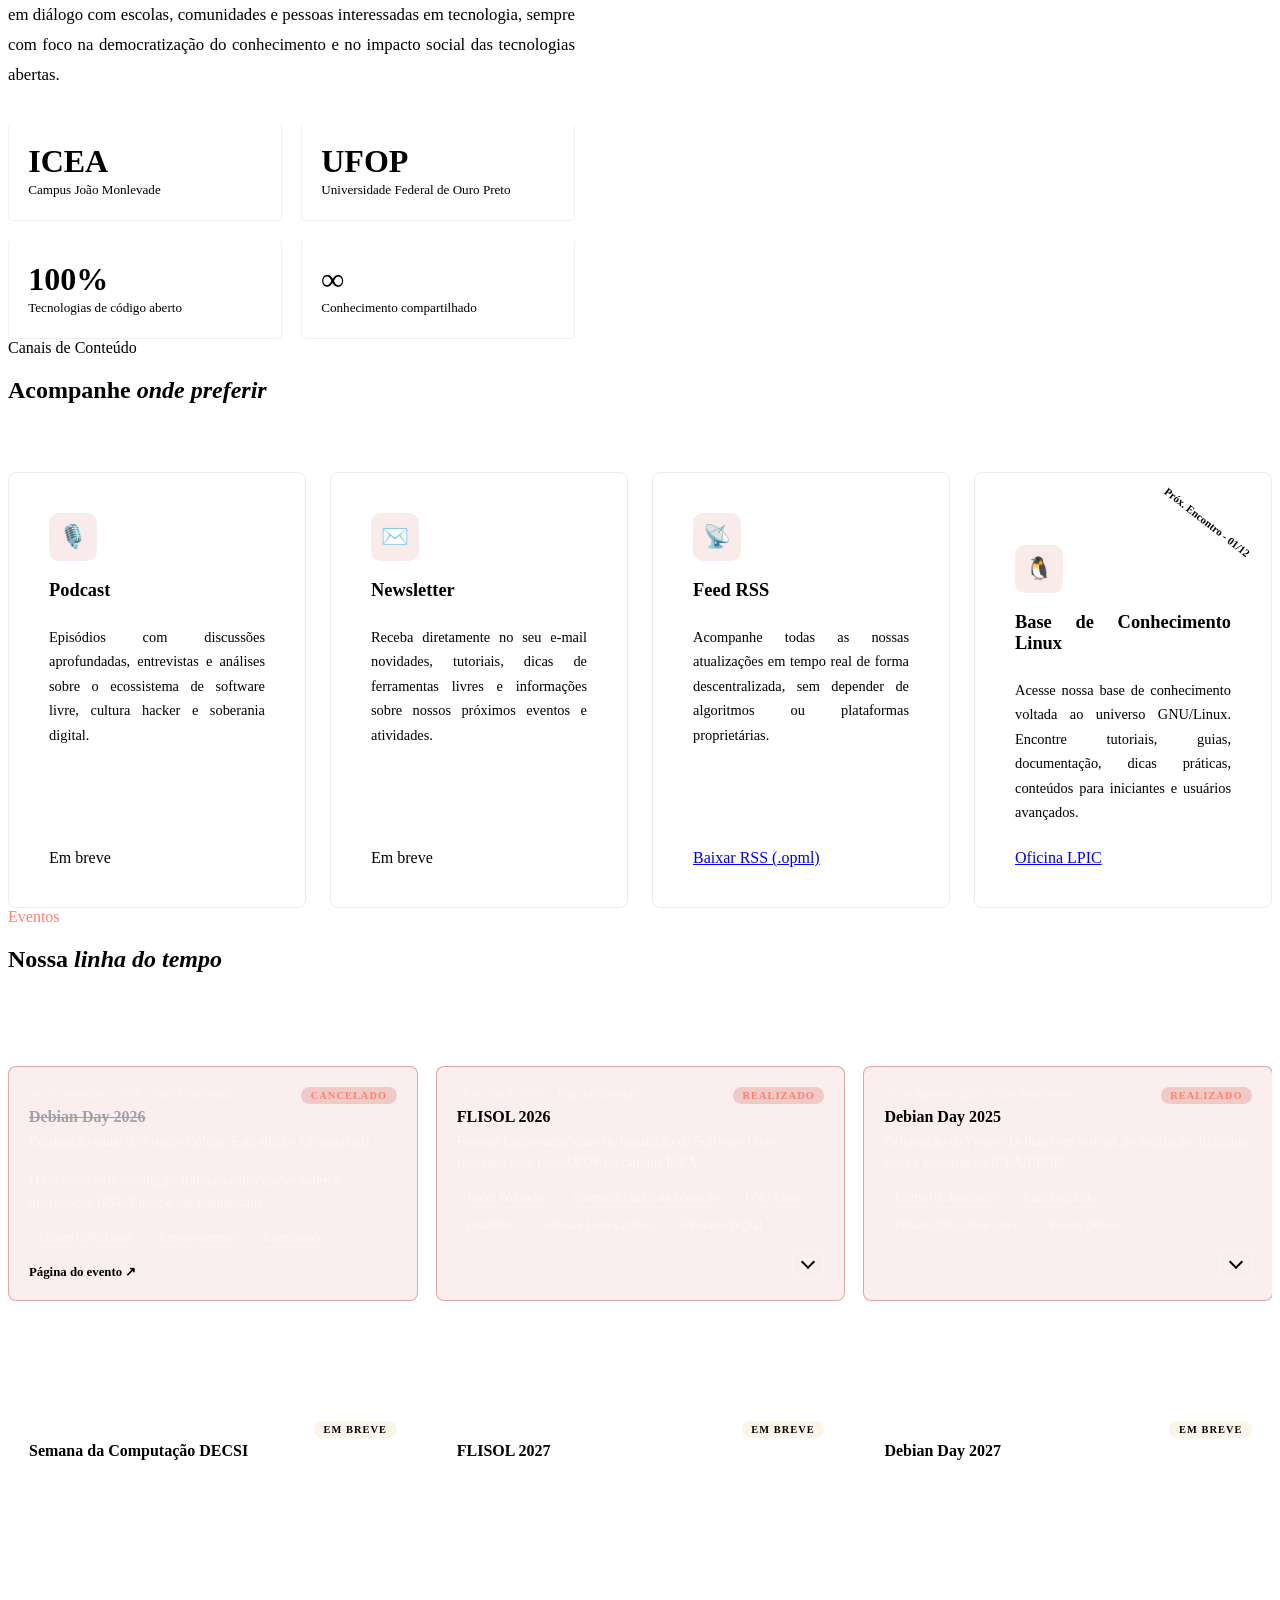
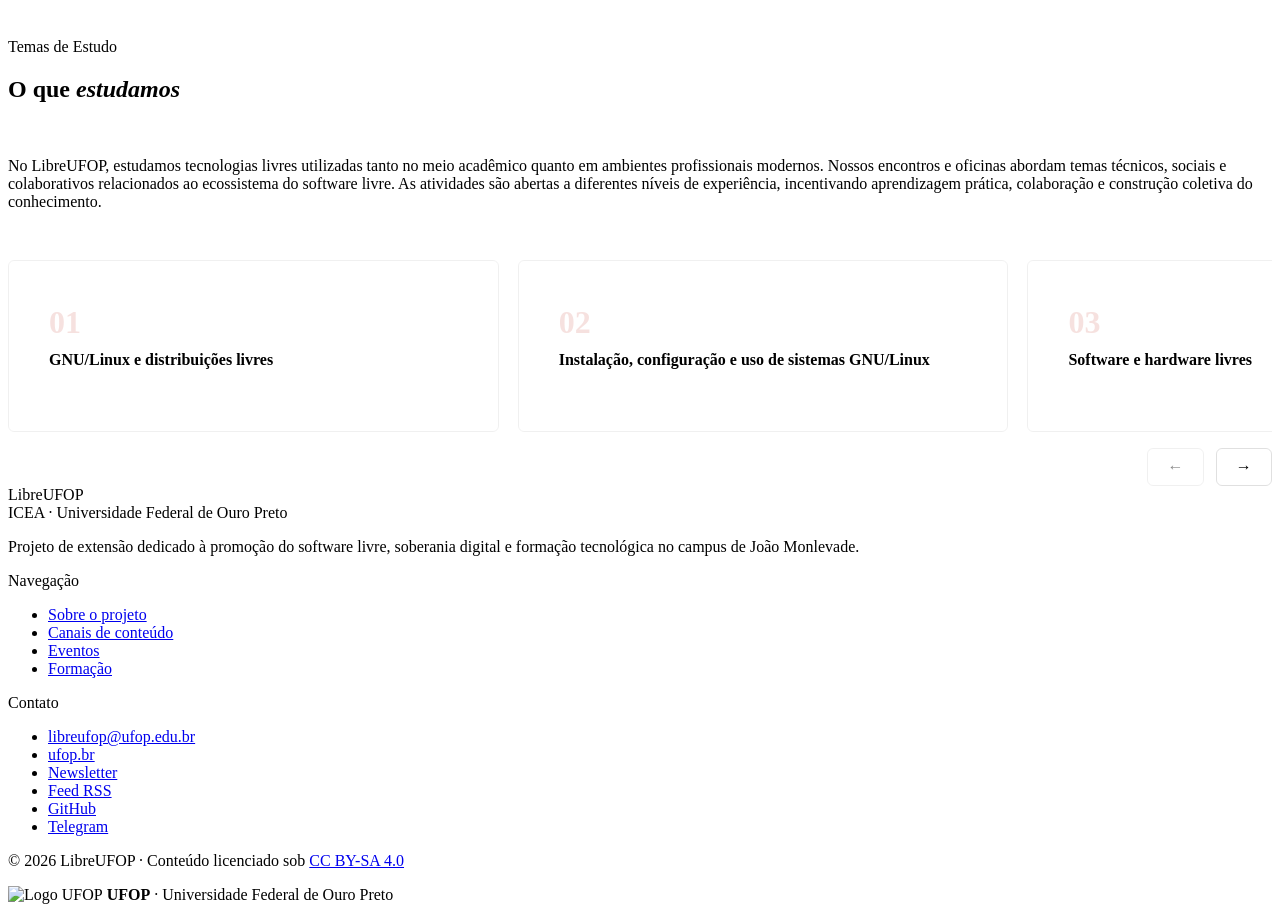
==== commit b00c4d18: "Patch - ajustes visuais em Home e Oficina (#6) * fix: corrige rolagem, layout e interação dos cards " ====
--- a/index.html
+++ b/index.html
@@ -5,8 +5,9 @@
   <meta charset="UTF-8">
   <meta name="viewport" content="width=device-width, initial-scale=1.0">
   <title>LibreUFOP – Software Livre, Formação e Integração com a Comunidade</title>
-  <link rel="stylesheet" href="styles.css">
-  <link rel="icon" type="image/png" sizes="16x16" href="docs/LibreUFOP_logo.jpeg">
+  <link rel="stylesheet" href="css/common.css">
+  <link rel="stylesheet" href="css/index.css">
+  <link rel="icon" type="image/png" sizes="16x16" href="docs/public/imgs/LibreUFOP_logo.jpeg">
 </head>
 
 <body>
@@ -15,7 +16,7 @@
   <nav>
     <a href="#" class="nav-logo">
       <div class="nav-logo">
-        <img src="docs/LibreUFOP_logo.jpeg" alt="Logo LibreUFOP" class="logo-img" />
+        <img src="docs/public/imgs/LibreUFOP_logo.jpeg" alt="Logo LibreUFOP" class="logo-img" />
         <p>
           Libre<span>UFOP</span>
         </p>
@@ -49,7 +50,7 @@
     <div class="hero-content">
       <div class="hero-eyebrow">ICEA · UFOP · João Monlevade</div>
       <h1 class="hero-title">Libre<em>UFOP</em></h1>
-      <p class="hero-slogan">Programar Liberta!</p>
+      <p class="hero-slogan">Tecnologia livre, conhecimento compartilhado</p>
       <p class="hero-subtitle">Software Livre, Formação e Integração com a Comunidade. Promovendo soberania digital e
         conhecimento aberto na Universidade Federal de Ouro Preto.</p>
       <div class="hero-actions">
@@ -71,7 +72,7 @@
         <div class="hero-badge-ring"></div>
         <div class="hero-badge-ring2"></div>
         <div class="hero-badge-main">
-          <img src="docs/LibreUFOP_logo.jpeg" alt="LibreUFOP Logo" class="hero-logo-img" />
+          <img src="docs/public/imgs/LibreUFOP_logo.jpeg" alt="LibreUFOP Logo" class="hero-logo-img" />
         </div>
         <div class="hero-dot hero-dot-1"></div>
         <div class="hero-dot hero-dot-2"></div>
@@ -121,18 +122,18 @@
         </div>
       </div>
 
-      <div class="sobre-visual reveal reveal-d2">
+      <div class="sobre-visual reveal reveal--delay-2">
         <div class="sobre-card-main">
           <div class="sobre-card-logo">Libre<span>UFOP</span></div>
           <div class="sobre-card-inst">Extensão Universitária · UFOP</div>
           <div class="sobre-card-tags">
-            <span class="tag red">GNU/Linux</span>
+            <span class="tag tag--red">GNU/Linux</span>
             <span class="tag">Software Livre</span>
             <span class="tag">Redes Federadas</span>
-            <span class="tag red">Soberania Digital</span>
+            <span class="tag tag--red">Soberania Digital</span>
             <span class="tag">DevOps</span>
             <span class="tag">Comunidade</span>
-            <span class="tag red">FLISOL</span>
+            <span class="tag tag--red">FLISOL</span>
             <span class="tag">Debian</span>
             <span class="tag">Criatividade</span>
           </div>
@@ -167,7 +168,7 @@
         <span class="canal-link">Em breve</span>
       </div>
 
-      <div class="canal-card reveal reveal-d1">
+      <div class="canal-card reveal reveal--delay-1">
         <div class="canal-icon">✉️</div>
 
         <div class="canal-title">Newsletter</div>
@@ -178,9 +179,10 @@
         </p>
 
         <span class="canal-link">Em breve</span>
-      </div>
-
-      <div class="canal-card reveal reveal-d2">
+        <!-- <a class="canal-link canal-btn" href="https://substack.com/@libreufoptest" target="_blank" rel="noopener noreferrer"> Abrir Newsletter </a> -->
+      </div>
+
+      <div class="canal-card reveal reveal--delay-2">
         <div class="canal-icon">📡</div>
 
         <div class="canal-title">Feed RSS</div>
@@ -190,11 +192,14 @@
           depender de algoritmos ou plataformas proprietárias.
         </p>
 
-        <a class="canal-link canal-btn" href="feed.xml" target="_blank" rel="noopener noreferrer"> Abrir Feed </a>
-        <a class="canal-link canal-btn" href="feeds.opml" download="RSS_LibreUFOP.opml"> Baixar RSS (.opml) </a>
-      </div>
-
-      <div class="canal-card reveal">
+        <div class="btn-label">
+          <!-- <a class="canal-link canal-btn" href="docs/public/feed.xml" target="_blank" rel="noopener noreferrer"> Abrir Feed </a> -->
+          <a class="canal-link canal-btn" href="docs/public/feeds.opml" download="RSS_LibreUFOP.opml"> Baixar RSS (.opml) </a>
+        </div>
+      </div>
+
+      <div class="canal-card canal-card--oficina reveal">
+        <span class="canal-ribbon">Próx. Encontro - 01/12</span>
         <div class="canal-icon">🐧</div>
 
         <div class="canal-title">Base de Conhecimento Linux</div>
@@ -218,258 +223,296 @@
     </div>
 
     <div class="eventos-grid">
-
-      <!-- REALIZADOS -->
-      <div class="reveal">
-        <div class="eventos-col-title">● Realizados</div>
-
-        <!-- Debian Day 25 -->
-        <a href="https://wiki.debian.org/DebianDay/2025/Brazil/JoaoMonlevade" target="_blank" rel="noopener noreferrer"
-          class="evento-card destaque">
-
-          <div class="evento-data">16 de Agosto · 2025 · João Monlevade</div>
-
-          <div class="evento-nome">Debian Day 2025</div>
-
-          <div class="evento-desc">
-            Celebração do aniversário do Projeto Debian realizada no Laboratório H102 do
-            ICEA/UFOP — com Festival de Instalação, Lightning Talks e palestras sobre o
-            ecossistema Debian GNU/Linux.
-          </div>
-
-          <div class="evento-talks">
-            <span class="evento-talk">Festival de Instalação</span>
-            <span class="evento-talk">Lightning Talks</span>
-            <span class="evento-talk">Debian GNU/Linux com C</span>
-            <span class="evento-talk">Projeto Debian</span>
-          </div>
-
-          <div class="evento-break">
-
-            <div class="evento-data">
-              Programação · 16/08/2025 · 8h–13h
-            </div>
-
-            <div class="evento-desc">
-              <span style="color:rgba(192,57,43,0.8); font-weight:600;">8h</span>
-              Abertura e Festival de Instalação<br>
-
-              <span style="color:rgba(192,57,43,0.8); font-weight:600;">9h30</span>
-              Palestra — Debian GNU/Linux com C · Igor Muzetti<br>
-
-              <span style="color:rgba(192,57,43,0.8); font-weight:600;">10h30</span>
-              Lightning Talks — Mostre seu Debian · Estudantes<br>
-
-              <span style="color:rgba(192,57,43,0.8); font-weight:600;">11h</span>
-              Palestra — O projeto Debian quer você! · Paulo Santana<br>
-
-              <span style="color:rgba(192,57,43,0.8); font-weight:600;">12h30</span>
-              Encerramento e confraternização
-            </div>
-
-            <div class="evento-local">
-              📍 UFOP/ICEA · João Monlevade — MG
-            </div>
-
-          </div>
-        </a>
-
-        <!-- FLISOL -->
-        <a href="https://flisol.info/FLISOL2026/Brasil/JoaoMonlevade" target="_blank" rel="noopener noreferrer"
-          class="evento-card destaque" style="display:block;">
-
-          <div class="evento-data">25 de Abril · 2026 · João Monlevade</div>
-
-          <div class="evento-nome">FLISOL 2026</div>
-
-          <div class="evento-desc">
-            Festival Latino-americano de Instalação de Software Livre — edição realizada
-            pelo LibreUFOP no campus ICEA, com palestras, installfest e atividades para
-            toda a comunidade.
-          </div>
-
-          <div class="evento-talks">
-            <span class="evento-talk">Redes Federadas</span>
-            <span class="evento-talk">Soberania Digital na Educação</span>
-            <span class="evento-talk">GNU/Linux</span>
-            <span class="evento-talk">Installfest</span>
-            <span class="evento-talk">Software Livre Criativo</span>
-            <span class="evento-talk">Soberania Digital</span>
-          </div>
-
-          <div class="evento-break">
-
-            <div class="evento-data">
-              Programação · 25/04/2026 · 8h–17h
-            </div>
-
-            <div style="font-size:0.78rem; color:rgba(255,255,255,0.45); line-height:1.9;">
-
-              <span style="color:rgba(192,57,43,0.8); font-weight:600;">8h00</span>
-              Boas-vindas — Wagner Ragi (Diretor ICEA) · Igor Muzetti (LECoMP)<br>
-
-              <span style="color:rgba(192,57,43,0.8); font-weight:600;">8h15</span>
-              Festival de Instalação de Software Livre · Igor Muzetti<br>
-
-              <span style="color:rgba(192,57,43,0.8); font-weight:600;">9h45</span>
-              Software livre para profissionais criativos · Marcello de Souza · Libre Labs<br>
-
-              <span style="color:rgba(192,57,43,0.8); font-weight:600;">11h00</span>
-              Programar liberta · Blau Araújo · DebXP<br>
-
-              <span style="color:rgba(192,57,43,0.8); font-weight:600;">13h30</span>
-              Software livre e soberania digital na rede federal · Aluizio Neto (IFMG)<br>
-
-              <span style="color:rgba(192,57,43,0.8); font-weight:600;">14h45</span>
-              Redes federadas: além das big techs · Fred Guimarães · Tecnofeudália<br>
-
-              <span style="color:rgba(192,57,43,0.8); font-weight:600;">16h00</span>
-              A conquista do conhecimento com GNU/Linux · Prof. Kretcheu
-            </div>
-
-            <div class="evento-local">
-              📍 UFOP/ICEA · João Monlevade — MG
-            </div>
-
-          </div>
-        </a>
-
-        <!-- Debian Day 26 -->
-        <a href="https://wiki.debian.org/DebianDay/2026/Brazil/Jo%C3%A3o%20Monlevade" target="_blank" rel="noopener noreferrer"
-          class="evento-card cancelado" style="margin-bottom:1rem; display:block;">
-
-          <div class="evento-data">04 de setembro · 2026 · João Monlevade</div>
-
-          <div class="evento-nome" style="text-decoration: line-through; color: #a1a1aa;">Debian Day 2026</div>
-
-          <div class="evento-desc">
-            Celebração anual do nascimento do Projeto Debian, com instalação,
-            tutoriais e discussões sobre a distribuição GNU/Linux mais influente
-            da história.
-          </div>
-
-          <div class="evento-talks">
-            <span class="evento-talk">Debian GNU/Linux</span>
-            <span class="evento-talk">Empacotamento</span>
-            <span class="evento-talk">Comunidade</span>
-          </div>
-        </a>
-      </div>
-
-      <!-- FUTUROS -->
-      <div class="reveal reveal-d1">
-        <div class="eventos-col-title">◌ Em breve</div>
-
-        <div class="evento-card futuro">
-          <div class="evento-data">Em breve · 2027</div>
-
-          <div class="evento-nome">DevOps Day</div>
-
-          <div class="evento-desc">
-            Evento com foco em cultura DevOps, ferramentas abertas de CI/CD,
-            containers, automação e infraestrutura como código.
-          </div>
-
-          <div class="evento-talks">
-            <span class="evento-talk">CI/CD</span>
-            <span class="evento-talk">Containers</span>
-            <span class="evento-talk">Linux</span>
-            <span class="evento-talk">Automação</span>
-          </div>
-        </div>
-
-        <div class="evento-break"></div>
-
-      </div>
+      <div class="eventos-row">
+        <div class="eventos-col-title reveal">● Realizados</div>
+        <div class="eventos-cards">
+
+          <!--- Debian Day 2026 --->
+          <div class="evento-card evento-card--cancelado reveal reveal--delay-1">
+            <div class="evento-summary">
+              <span class="evento-data">04 de Setembro · 2026 · João Monlevade</span>
+              <span class="evento-nome">Debian Day 2026</span>
+              <span class="evento-desc">Celebração anual do Projeto Debian. Esta edição foi cancelada.</span>
+            </div>
+            <div class="evento-details">
+              <div class="evento-desc">O encontro teria instalação, tutoriais e discussões sobre a distribuição GNU/Linux e sua comunidade.</div>
+              <div class="evento-talks">
+                <span class="evento-talk">Debian GNU/Linux</span>
+                <span class="evento-talk">Empacotamento</span>
+                <span class="evento-talk">Comunidade</span>
+              </div>
+              <a class="evento-link" href="https://wiki.debian.org/DebianDay/2026/Brazil/Jo%C3%A3o%20Monlevade" target="_blank" rel="noopener noreferrer">Página do evento ↗</a>
+            </div>
+          </div>
+
+          <!--- FLISOL 2026 --->
+          <div class="evento-card evento-card--destaque reveal reveal--delay-2">
+            <div class="evento-summary">
+              <span class="evento-data">25 de Abril · 2026 · João Monlevade</span>
+              <span class="evento-nome">FLISOL 2026</span>
+              <span class="evento-desc">Festival Latino-americano de Instalação de Software Livre realizado pelo LibreUFOP no campus ICEA.</span>
+              <span class="evento-talks">
+                <span class="evento-talk">Redes Federadas</span>
+                <span class="evento-talk">Soberania Digital na Educação</span>
+                <span class="evento-talk">GNU/Linux</span>
+                <span class="evento-talk">Installfest</span>
+                <span class="evento-talk">Software Livre Criativo</span>
+                <span class="evento-talk">Soberania Digital</span>
+              </span>
+              <button class="evento-toggle" type="button" aria-label="Mostrar informações do FLISOL 2026" aria-expanded="false" aria-controls="evento-details-flisol-2026"></button>
+            </div>
+            <div class="evento-details" id="evento-details-flisol-2026" hidden>
+
+                <div class="evento-data">Programação · 25/04/2026 · 8h–17h</div>
+                <div class="evento-desc">
+                  <span class="evento-horario">8h00</span> Boas-vindas — Wagner Ragi (Diretor ICEA) · Igor Muzetti (LECoMP)<br>
+                  <span class="evento-horario">8h15</span> Festival de Instalação de Software Livre · Igor Muzetti<br>
+                  <span class="evento-horario">9h45</span> Software livre para profissionais criativos · Marcello de Souza · Libre Labs<br>
+                  <span class="evento-horario">11h00</span> Programar liberta · Blau Araújo · DebXP<br>
+                  <span class="evento-horario">13h30</span> Software livre e soberania digital na rede federal · Aluizio Neto (IFMG)<br>
+                  <span class="evento-horario">14h45</span> Redes federadas: além das big techs · Fred Guimarães · Tecnofeudália<br>
+                  <span class="evento-horario">16h00</span> A conquista do conhecimento com GNU/Linux · Prof. Kretcheu
+                </div>
+                <div class="evento-local">📍 UFOP/ICEA · João Monlevade — MG</div>
+
+              <a class="evento-link" href="https://flisol.info/FLISOL2026/Brasil/JoaoMonlevade" target="_blank" rel="noopener noreferrer">Página do evento ↗</a>
+            </div>
+          </div>
+
+          <!--- Debian Day 2025 --->
+          <div class="evento-card evento-card--destaque reveal reveal--delay-3">
+            <div class="evento-summary">
+              <span class="evento-data">16 de Agosto · 2025 · João Monlevade</span>
+              <span class="evento-nome">Debian Day 2025</span>
+              <span class="evento-desc">Celebração do Projeto Debian com festival de instalação, lightning talks e palestras no ICEA/UFOP.</span>
+              <span class="evento-talks">
+                <span class="evento-talk">Festival de Instalação</span>
+                <span class="evento-talk">Lightning Talks</span>
+                <span class="evento-talk">Debian GNU/Linux com C</span>
+                <span class="evento-talk">Projeto Debian</span>
+              </span>
+              <button class="evento-toggle" type="button" aria-label="Mostrar informações do Debian Day 2025" aria-expanded="false" aria-controls="evento-details-debian-day-2025"></button>
+            </div>
+            <div class="evento-details" id="evento-details-debian-day-2025" hidden>
+              
+                <div class="evento-data">Programação · 16/08/2025 · 8h–13h</div>
+                <div class="evento-desc">
+                  <span class="evento-horario">8h</span> Abertura e Festival de Instalação<br>
+                  <span class="evento-horario">9h30</span> Palestra — Debian GNU/Linux com C · Igor Muzetti<br>
+                  <span class="evento-horario">10h30</span> Lightning Talks — Mostre seu Debian · Estudantes<br>
+                  <span class="evento-horario">11h</span> Palestra — O projeto Debian quer você! · Paulo Santana<br>
+                  <span class="evento-horario">12h30</span> Encerramento e confraternização
+                </div>
+                <div class="evento-local">📍 UFOP/ICEA · João Monlevade — MG</div>
+              
+              <a class="evento-link" href="https://wiki.debian.org/DebianDay/2025/Brazil/JoaoMonlevade" target="_blank" rel="noopener noreferrer">Página do evento ↗</a>
+            </div>
+          </div>
+
+        </div>
+      </div>
+
+      <div class="eventos-row">
+        <div class="eventos-col-title reveal">◌ Previstos</div>
+        <div class="eventos-cards eventos-cards-future">
+
+          <!--- Semana da Computação 2027 --->
+          <div class="evento-card evento-card--futuro reveal reveal--delay-1">
+            <div class="evento-summary">
+              <span class="evento-data">Abril · 2027</span>
+              <span class="evento-nome">Semana da Computação DECSI</span>
+              <span class="evento-desc">Encontro sobre cultura DevOps, automação e infraestrutura aberta.</span>
+
+            </div>
+
+            <div class="evento-details">
+              <div class="evento-desc">O evento abordará ferramentas abertas de CI/CD, containers, Linux e infraestrutura como código. Data, programação e local serão divulgados em breve.</div>
+              <span class="evento-talks">
+                <span class="evento-talk">CI/CD</span>
+                <span class="evento-talk">Containers</span>
+                <span class="evento-talk">Linux</span>
+                <span class="evento-talk">Automação</span>
+              </span>
+            </div>
+          </div>
+
+          <!--- FLISOL 2027 --->
+          <div class="evento-card evento-card--futuro reveal reveal--delay-2">
+            <div class="evento-summary">
+              <span class="evento-data">Abril · 2027</span>
+              <span class="evento-nome">FLISOL 2027</span>
+              <span class="evento-desc">Encontro sobre cultura DevOps, automação e infraestrutura aberta.</span>
+
+            </div>
+
+            <div class="evento-details">
+              <div class="evento-desc">O evento abordará ferramentas abertas de CI/CD, containers, Linux e infraestrutura como código. Data, programação e local serão divulgados em breve.</div>
+              <span class="evento-talks">
+                <span class="evento-talk">CI/CD</span>
+                <span class="evento-talk">Containers</span>
+                <span class="evento-talk">Linux</span>
+                <span class="evento-talk">Automação</span>
+              </span>
+            </div>
+          </div>
+
+          <!--- Debian Day 2027 --->
+          <div class="evento-card evento-card--futuro reveal reveal--delay-3">
+            <div class="evento-summary">
+              <span class="evento-data">Agosto · 2027</span>
+              <span class="evento-nome">Debian Day 2027</span>
+              <span class="evento-desc">Encontro sobre cultura DevOps, automação e infraestrutura aberta.</span>
+
+            </div>
+
+            <div class="evento-details">
+              <div class="evento-desc">O evento abordará ferramentas abertas de CI/CD, containers, Linux e infraestrutura como código. Data, programação e local serão divulgados em breve.</div>
+              <span class="evento-talks">
+                <span class="evento-talk">CI/CD</span>
+                <span class="evento-talk">Containers</span>
+                <span class="evento-talk">Linux</span>
+                <span class="evento-talk">Automação</span>
+              </span>
+            </div>
+          </div>
+
+          <!--- Software Freedom Day --->
+          <div class="evento-card evento-card--futuro reveal reveal--delay-4">
+            <div class="evento-summary">
+              <span class="evento-data">Setembro · 2027</span>
+              <span class="evento-nome">Software Freedom Day</span>
+              <span class="evento-desc">Encontro sobre cultura DevOps, automação e infraestrutura aberta.</span>
+
+            </div>
+
+            <div class="evento-details">
+              <div class="evento-desc">O evento abordará ferramentas abertas de CI/CD, containers, Linux e infraestrutura como código. Data, programação e local serão divulgados em breve.</div>
+              <span class="evento-talks">
+                <span class="evento-talk">CI/CD</span>
+                <span class="evento-talk">Containers</span>
+                <span class="evento-talk">Linux</span>
+                <span class="evento-talk">Automação</span>
+              </span>
+            </div>
+          </div>
+
+          <!--- DevOps Day 2027 --->
+          <div class="evento-card evento-card--futuro reveal reveal--delay-5">
+            <div class="evento-summary">
+              <span class="evento-data">A definir · 2027/28</span>
+              <span class="evento-nome">DevOps Day</span>
+              <span class="evento-desc">Encontro sobre cultura DevOps, automação e infraestrutura aberta.</span>
+
+            </div>
+
+            <div class="evento-details">
+              <div class="evento-desc">O evento abordará ferramentas abertas de CI/CD, containers, Linux e infraestrutura como código. Data, programação e local serão divulgados em breve.</div>
+              <span class="evento-talks">
+                <span class="evento-talk">CI/CD</span>
+                <span class="evento-talk">Containers</span>
+                <span class="evento-talk">Linux</span>
+                <span class="evento-talk">Automação</span>
+              </span>
+            </div>
+          </div>
+
+        </div>
+      </div>
+
     </div>
   </section>
 
   <!-- FORMAÇÃO -->
-<section id="formacao">
-  <div class="reveal">
-    <div class="section-label">Temas de Estudo</div>
-    <h2 class="section-title">O que <em>estudamos</em></h2>
-    <br>
-    <p class="section-text">
-      No LibreUFOP, estudamos tecnologias livres utilizadas tanto no meio acadêmico quanto em ambientes profissionais modernos. Nossos encontros e oficinas abordam temas técnicos, sociais e colaborativos relacionados ao ecossistema do software livre.
-    </p>
-  </div>
-
-  <div class="formacao-grid">
-
-    <div class="formacao-item reveal">
-      <div class="formacao-num">01</div>
-
-      <div class="formacao-title">
-        GNU/Linux e distribuições livres
-      </div>
-    </div>
-
-    <div class="formacao-item reveal reveal-d1">
-      <div class="formacao-num">02</div>
-
-      <div class="formacao-title">
-        Instalação, configuração e uso de sistemas GNU/Linux
-      </div>
-    </div>
-
-    <div class="formacao-item reveal reveal-d2">
-      <div class="formacao-num">03</div>
-
-      <div class="formacao-title">
-        Software e hardware livres
-      </div>
-    </div>
-
-    <div class="formacao-item reveal">
-      <div class="formacao-num">04</div>
-
-      <div class="formacao-title">
-        DevOps, computação em nuvem, sistemas embarcados e internet das coisas
-      </div>
-    </div>
-
-    <div class="formacao-item reveal reveal-d1">
-      <div class="formacao-num">05</div>
-
-      <div class="formacao-title">
-        Redes, servidores e infraestrutura aberta
-      </div>
-    </div>
-
-    <div class="formacao-item reveal reveal-d2">
-      <div class="formacao-num">06</div>
-
-      <div class="formacao-title">
-        Fediverso
-      </div>
-    </div>
-
-    <div class="formacao-item reveal">
-      <div class="formacao-num">07</div>
-
-      <div class="formacao-title">
-        Colaboração e comunidades de tecnologias livres
-      </div>
-    </div>
-
-    <div class="formacao-item reveal reveal-d1">
-      <div class="formacao-num">08</div>
-
-      <div class="formacao-title">
-        Inclusão, soberania digital e ética na computação
-      </div>
-    </div>
-
-  </div>
-
-  <div class="reveal">
-    <p class="section-text">
-      <br />
-      As atividades são abertas a diferentes níveis de experiência, incentivando aprendizagem prática, colaboração e construção coletiva do conhecimento.
-    </p>
-  </div>
-</section>
+  <section id="formacao">
+    <div class="reveal">
+      <div class="section-label">Temas de Estudo</div>
+      <h2 class="section-title">O que <em>estudamos</em></h2>
+      <br>
+      <p class="section-text">
+        No LibreUFOP, estudamos tecnologias livres utilizadas tanto no meio acadêmico quanto em ambientes profissionais modernos. Nossos encontros e oficinas abordam temas técnicos, sociais e colaborativos relacionados ao ecossistema do software livre. As atividades são abertas a diferentes níveis de experiência, incentivando aprendizagem prática, colaboração e construção coletiva do conhecimento.
+      </p>
+    </div>
+
+    <div class="formacao-carousel" role="region" aria-label="Carrossel dos temas de estudo">
+      <div id="formacao-track" class="formacao-grid" tabindex="0" aria-label="Temas de estudo">
+
+      <div class="formacao-item reveal">
+        <div class="formacao-num">01</div>
+
+        <div class="formacao-title">
+          GNU/Linux e distribuições livres
+        </div>
+      </div>
+
+      <div class="formacao-item reveal reveal--delay-1">
+        <div class="formacao-num">02</div>
+
+        <div class="formacao-title">
+          Instalação, configuração e uso de sistemas GNU/Linux
+        </div>
+      </div>
+
+      <div class="formacao-item reveal reveal--delay-2">
+        <div class="formacao-num">03</div>
+
+        <div class="formacao-title">
+          Software e hardware livres
+        </div>
+      </div>
+
+      <div class="formacao-item reveal">
+        <div class="formacao-num">04</div>
+
+        <div class="formacao-title">
+          DevOps, computação em nuvem, sistemas embarcados e internet das coisas
+        </div>
+      </div>
+
+      <div class="formacao-item reveal reveal--delay-1">
+        <div class="formacao-num">05</div>
+
+        <div class="formacao-title">
+          Redes, servidores e infraestrutura aberta
+        </div>
+      </div>
+
+      <div class="formacao-item reveal reveal--delay-2">
+        <div class="formacao-num">06</div>
+
+        <div class="formacao-title">
+          Fediverso
+        </div>
+      </div>
+
+      <div class="formacao-item reveal">
+        <div class="formacao-num">07</div>
+
+        <div class="formacao-title">
+          Colaboração e comunidades de tecnologias livres
+        </div>
+      </div>
+
+      <div class="formacao-item reveal reveal--delay-1">
+        <div class="formacao-num">08</div>
+
+        <div class="formacao-title">
+          Inclusão, soberania digital e ética na computação
+        </div>
+      </div>
+
+      </div>
+
+      <div class="formacao-controls">
+        <button class="formacao-control" type="button" aria-label="Tema anterior" aria-controls="formacao-track" data-formacao-direction="-1">
+          &larr;
+        </button>
+        <button class="formacao-control" type="button" aria-label="Próximo tema" aria-controls="formacao-track" data-formacao-direction="1">
+           &rarr;
+        </button>
+      </div>
+    </div>
+
+  </section>
 
   <!-- FOOTER -->
   <footer id="contato">
@@ -494,9 +537,10 @@
         <ul>
           <li><a href="mailto:libreufop@ufop.edu.br">libreufop@ufop.edu.br</a></li>
           <li><a href="https://ufop.br" target="_blank" rel="noopener noreferrer">ufop.br</a></li>
-          <li><a href="#canais">Newsletter</a></li>
-          <li><a href="feed.xml" target="_blank" rel="noopener noreferrer">Feed RSS</a></li>
+          <li><a href="https://substack.com/@libreufoptest">Newsletter</a></li>
+          <li><a href="docs/public/feed.xml" target="_blank" rel="noopener noreferrer">Feed RSS</a></li>
           <li><a href="https://github.com/lecompufop/LibreUFOP" target="_blank" rel="noopener noreferrer">GitHub</a></li>
+          <li><a href="https://t.me/libreufop" target="_blank" rel="noopener noreferrer">Telegram</a></li>
         </ul>
       </div>
     </div>
@@ -504,7 +548,7 @@
       <p>© 2026 LibreUFOP · Conteúdo licenciado sob <a href="https://creativecommons.org/licenses/by-sa/4.0/"
           target="_blank" rel="noopener noreferrer">CC BY-SA 4.0</a></p>
       <div class="ufop-badge">
-        <img src="docs/ufop-logo.jpg" alt="Logo UFOP" class="ufop-badge-img" />
+        <img src="docs/public/imgs/ufop-logo.jpg" alt="Logo UFOP" class="ufop-badge-img" />
         <span><strong>UFOP</strong> · Universidade Federal de Ouro Preto</span>
       </div>
     </div>
@@ -514,19 +558,118 @@
     // Reveal on scroll
     const reveals = document.querySelectorAll('.reveal');
     const observer = new IntersectionObserver((entries) => {
-      entries.forEach(e => { if (e.isIntersecting) { e.target.classList.add('visible'); } });
+      entries.forEach(e => { if (e.isIntersecting) { e.target.classList.add('reveal--visible'); } });
     }, { threshold: 0.12 });
     reveals.forEach(el => observer.observe(el));
 
+    const eventoCards = document.querySelectorAll('.evento-card');
+    const prefersReducedMotion = window.matchMedia('(prefers-reduced-motion: reduce)').matches;
+
+    // Carrosel
+    const formacaoTrack = document.querySelector('.formacao-grid');
+    const formacaoControls = document.querySelectorAll('.formacao-control');
+
+    function updateFormacaoControls() {
+      const maxScroll = formacaoTrack.scrollWidth - formacaoTrack.clientWidth;
+      formacaoControls.forEach(control => {
+        const direction = Number(control.dataset.formacaoDirection);
+        control.disabled = direction < 0
+          ? formacaoTrack.scrollLeft <= 1
+          : formacaoTrack.scrollLeft >= maxScroll - 1;
+      });
+    }
+
+    formacaoControls.forEach(control => {
+      control.addEventListener('click', () => {
+        const card = formacaoTrack.querySelector('.formacao-item');
+        const gap = parseFloat(getComputedStyle(formacaoTrack).gap) || 0;
+        const direction = Number(control.dataset.formacaoDirection);
+
+        formacaoTrack.scrollBy({
+          left: direction * (card.getBoundingClientRect().width + gap),
+          behavior: prefersReducedMotion ? 'auto' : 'smooth'
+        });
+      });
+    });
+
+    formacaoTrack.addEventListener('scroll', updateFormacaoControls, { passive: true });
+    window.addEventListener('resize', updateFormacaoControls);
+    updateFormacaoControls();
+
+    // Expandable & clickable cards on events
+    eventoCards.forEach(card => {
+      const toggle = card.querySelector('.evento-toggle');
+      const externalLink = card.querySelector('.evento-link');
+
+      if (!toggle) {
+        if (externalLink) {
+          card.addEventListener('click', (event) => {
+            if (event.target.closest('a') || window.getSelection()?.toString()) return;
+            externalLink.click();
+          });
+        }
+        return;
+      }
+
+      const details = card.querySelector('.evento-details');
+      let animation;
+
+      card.addEventListener('click', (event) => {
+        if (event.target.closest('a') || window.getSelection()?.toString()) return;
+
+        const shouldOpen = toggle.getAttribute('aria-expanded') !== 'true';
+        animation?.cancel();
+
+        if (prefersReducedMotion) {
+          details.hidden = !shouldOpen;
+          toggle.setAttribute('aria-expanded', String(shouldOpen));
+          card.removeAttribute('data-expansion');
+          return;
+        }
+
+        const currentHeight = details.getBoundingClientRect().height;
+
+        if (!shouldOpen) {
+          card.dataset.expansion = 'closing';
+          toggle.setAttribute('aria-expanded', 'false');
+          animation = details.animate([
+            { height: `${currentHeight}px`, opacity: 1, transform: 'translateY(0)' },
+            { height: '0px', opacity: 0, transform: 'translateY(-8px)' }
+          ], { duration: 260, easing: 'ease-in' });
+
+          animation.onfinish = () => {
+            details.hidden = true;
+            card.removeAttribute('data-expansion');
+            animation = null;
+          };
+          return;
+        }
+
+        details.hidden = false;
+        toggle.setAttribute('aria-expanded', 'true');
+        card.dataset.expansion = 'opening';
+        const expandedHeight = details.getBoundingClientRect().height;
+        animation = details.animate([
+          { height: `${currentHeight}px`, opacity: 0, transform: 'translateY(-8px)' },
+          { height: `${expandedHeight}px`, opacity: 1, transform: 'translateY(0)' }
+        ], { duration: 320, easing: 'ease-out' });
+
+        animation.onfinish = () => {
+          card.removeAttribute('data-expansion');
+          animation = null;
+        };
+      });
+    });
+
     // Mobile menu
     function toggleMenu() {
-      document.getElementById('mobileMenu').classList.toggle('open');
+      document.getElementById('mobileMenu').classList.toggle('mobile-menu--open');
     }
 
     // Close mobile menu on resize
     window.addEventListener('resize', () => {
       if (window.innerWidth > 900) {
-        document.getElementById('mobileMenu').classList.remove('open');
+        document.getElementById('mobileMenu').classList.remove('mobile-menu--open');
       }
     });
 
--- a/css/index.css
+++ b/css/index.css
@@ -0,0 +1,1068 @@
+/* ── HERO ── */
+#hero {
+  min-height: 91svh;
+  background: var(--gray-dark);
+  display: grid;
+  grid-template-columns: 1fr 1fr;
+  align-items: center;
+  position: relative;
+  overflow: hidden;
+  padding: 5.5rem clamp(1.25rem, 6vw, 6rem) 4rem;
+  gap: 3rem;
+}
+
+.hero-bg-grid {
+  position: absolute;
+  inset: 0;
+  z-index: 0;
+  background-image:
+    linear-gradient(rgba(192, 57, 43, 0.08) 1px, transparent 1px),
+    linear-gradient(90deg, rgba(192, 57, 43, 0.08) 1px, transparent 1px);
+  background-size: 48px 48px;
+}
+
+.hero-bg-circle {
+  position: absolute;
+  right: -10%;
+  top: -15%;
+  width: 65vw;
+  height: 65vw;
+  border-radius: 50%;
+  background: radial-gradient(circle, rgba(192, 57, 43, 0.22) 0%, transparent 70%);
+  z-index: 0;
+}
+
+.hero-bg-line {
+  position: absolute;
+  bottom: 0;
+  left: 0;
+  right: 0;
+  height: 3px;
+  background: linear-gradient(90deg, var(--red), transparent);
+  z-index: 1;
+}
+
+.hero-content {
+  position: relative;
+  z-index: 2;
+}
+
+.hero-eyebrow {
+  display: inline-flex;
+  align-items: center;
+  gap: 0.5rem;
+  background: rgba(192, 57, 43, 0.15);
+  border: 1px solid rgba(192, 57, 43, 0.4);
+  color: #FF6B5B;
+  font-size: clamp(0.65rem, 2vw, 0.78rem);
+  font-weight: 600;
+  letter-spacing: 0.07em;
+  text-transform: uppercase;
+  padding: 0.35rem 0.85rem;
+  border-radius: 100px;
+  margin-bottom: 1.2rem;
+  animation: fadeUp 0.6s ease both;
+  max-width: 100%;
+}
+
+.hero-eyebrow::before {
+  content: '';
+  flex-shrink: 0;
+  width: 6px;
+  height: 6px;
+  background: var(--red-light);
+  border-radius: 50%;
+  animation: pulse 2s infinite;
+}
+
+@keyframes pulse {
+
+  0%,
+  100% {
+    opacity: 1;
+    transform: scale(1);
+  }
+
+  50% {
+    opacity: 0.4;
+    transform: scale(1.5);
+  }
+}
+
+.hero-title {
+  font-weight: 800;
+  font-size: clamp(2.8rem, 11vw, 7rem);
+  line-height: 0.95;
+  color: var(--white);
+  letter-spacing: -0.03em;
+  margin-bottom: 0.4rem;
+  animation: fadeUp 0.6s 0.1s ease both;
+}
+
+.hero-title em {
+  color: var(--red-light);
+  font-style: normal;
+}
+
+.hero-slogan {
+  font-size: clamp(0.85rem, 3.5vw, 1.4rem);
+  color: var(--accent);
+  font-weight: 700;
+  letter-spacing: 0.05em;
+  text-transform: uppercase;
+  margin-bottom: 1.2rem;
+  animation: fadeUp 0.6s 0.2s ease both;
+}
+
+.hero-subtitle {
+  font-size: clamp(0.92rem, 2.5vw, 1.15rem);
+  color: rgba(255, 255, 255, 0.65);
+  line-height: 1.7;
+  max-width: 480px;
+  margin-bottom: 2rem;
+  font-weight: 300;
+  animation: fadeUp 0.6s 0.3s ease both;
+}
+
+.hero-actions {
+  display: flex;
+  gap: 0.75rem;
+  flex-wrap: wrap;
+  animation: fadeUp 0.6s 0.4s ease both;
+}
+
+.btn-primary {
+  background: var(--red);
+  color: var(--white);
+  padding: 0.8rem 1.5rem;
+  border: none;
+  border-radius: 6px;
+  font-size: clamp(0.85rem, 2.5vw, 0.95rem);
+  font-weight: 600;
+  cursor: pointer;
+  text-decoration: none;
+  display: inline-flex;
+  align-items: center;
+  gap: 0.5rem;
+  transition: all 0.25s;
+  box-shadow: 0 4px 20px rgba(192, 57, 43, 0.4);
+  white-space: nowrap;
+}
+
+.btn-primary:hover {
+  background: var(--red-light);
+  transform: translateY(-2px);
+  box-shadow: 0 8px 28px rgba(192, 57, 43, 0.5);
+}
+
+.btn-secondary {
+  background: transparent;
+  color: rgba(255, 255, 255, 0.8);
+  padding: 0.8rem 1.5rem;
+  border: 1px solid rgba(255, 255, 255, 0.2);
+  border-radius: 6px;
+  font-size: clamp(0.85rem, 2.5vw, 0.95rem);
+  font-weight: 500;
+  cursor: pointer;
+  text-decoration: none;
+  display: inline-flex;
+  align-items: center;
+  gap: 0.5rem;
+  transition: all 0.25s;
+  white-space: nowrap;
+}
+
+.btn-secondary:hover {
+  border-color: rgba(255, 255, 255, 0.5);
+  color: var(--white);
+  background: rgba(255, 255, 255, 0.06);
+}
+
+.hero-visual {
+  position: relative;
+  z-index: 2;
+  display: flex;
+  justify-content: center;
+  align-items: center;
+  animation: fadeUp 0.6s 0.25s ease both;
+}
+
+.hero-badge-stack {
+  position: relative;
+  width: clamp(180px, 36vw, 440px);
+  aspect-ratio: 1;
+}
+
+.hero-badge-main {
+  position: absolute;
+  inset: 0;
+  border: 2px solid rgba(192, 57, 43, 0.3);
+  border-radius: 50%;
+  display: flex;
+  flex-direction: column;
+  align-items: center;
+  justify-content: center;
+  text-align: center;
+  padding: 1.5rem;
+  background: radial-gradient(circle at 30% 40%, rgba(192, 57, 43, 0.12), rgba(0, 0, 0, 0));
+}
+
+.hero-badge-ring {
+  position: absolute;
+  inset: -16px;
+  border: 1px dashed rgba(192, 57, 43, 0.2);
+  border-radius: 50%;
+  animation: spin 24s linear infinite;
+}
+
+.hero-badge-ring2 {
+  position: absolute;
+  inset: -40px;
+  border: 1px dashed rgba(192, 57, 43, 0.1);
+  border-radius: 50%;
+  animation: spin 40s linear infinite reverse;
+}
+
+@keyframes spin {
+  to {
+    transform: rotate(360deg);
+  }
+}
+
+/* ── LOGO IMAGE — animação rotateX em torno do eixo X ── */
+.hero-logo-img {
+  width: clamp(110px, 22vw, 240px);
+  height: clamp(110px, 22vw, 240px);
+  border-radius: 50%;
+  object-fit: cover;
+  display: block;
+  box-shadow:
+    0 8px 32px rgba(192, 57, 43, 0.55),
+    0 2px 12px rgba(0, 0, 0, 0.5),
+    0 0 0 3px rgba(192, 57, 43, 0.35);
+  animation: tiltX 5s ease-in-out infinite;
+  transform-style: preserve-3d;
+}
+
+@keyframes tiltX {
+  0% {
+    transform: perspective(600px) rotateY(0deg) scale(1);
+  }
+
+  20% {
+    transform: perspective(600px) rotateY(18deg) scale(1.03);
+  }
+
+  40% {
+    transform: perspective(600px) rotateY(-14deg) scale(0.97);
+  }
+
+  60% {
+    transform: perspective(600px) rotateY(10deg) scale(1.02);
+  }
+
+  80% {
+    transform: perspective(600px) rotateY(-8deg) scale(0.98);
+  }
+
+  100% {
+    transform: perspective(600px) rotateY(0deg) scale(1);
+  }
+}
+
+.hero-dot {
+  position: absolute;
+  border-radius: 50%;
+  background: var(--red-light);
+  opacity: 0.7;
+}
+
+.hero-dot-1 {
+  width: 10px;
+  height: 10px;
+  top: 8%;
+  right: 22%;
+  animation: floatDot 4s 0s ease-in-out infinite;
+}
+
+.hero-dot-2 {
+  width: 6px;
+  height: 6px;
+  bottom: 12%;
+  left: 15%;
+  animation: floatDot 5s 1s ease-in-out infinite;
+}
+
+.hero-dot-3 {
+  width: 14px;
+  height: 14px;
+  top: 40%;
+  right: 5%;
+  background: var(--accent);
+  animation: floatDot 3.5s 0.5s ease-in-out infinite;
+}
+
+@keyframes floatDot {
+
+  0%,
+  100% {
+    transform: translateY(0);
+  }
+
+  50% {
+    transform: translateY(-12px);
+  }
+}
+
+/* ── SOBRE ── */
+#sobre {
+  background: var(--off-white);
+}
+
+.sobre-grid {
+  display: grid;
+  align-items: start;
+  grid-template-columns: minmax(0, 0.95fr) minmax(0, 1.05fr);
+  gap: clamp(6rem, 8vw, 8rem);
+  max-width: none;
+  width: calc(100% + clamp(0rem, 3vw, 2rem));
+  margin: 0;
+}
+
+.sobre-text p {
+  color: var(--gray-mid);
+  line-height: 1.8;
+  text-align: justify;
+  font-size: 1.05rem;
+  margin-bottom: 1.2rem;
+}
+
+.sobre-text p strong {
+  color: var(--gray-dark);
+  font-weight: 600;
+}
+
+.sobre-stats {
+  display: grid;
+  grid-template-columns: 1fr 1fr;
+  gap: 1.2rem;
+  margin-top: 2rem;
+}
+
+.stat-card {
+  background: var(--white);
+  border: 1px solid rgba(0, 0, 0, 0.06);
+  border-top: 3px solid var(--red);
+  padding: 1.4rem 1.2rem;
+  border-radius: 4px;
+}
+
+.stat-number {
+  font-size: 2rem;
+  font-weight: 800;
+  color: var(--red);
+  line-height: 1;
+  margin-bottom: 0.3rem;
+}
+
+.stat-label {
+  font-size: 0.82rem;
+  color: var(--gray-mid);
+  font-weight: 500;
+}
+
+.sobre-visual {
+  position: relative;
+  margin-top: 2.1rem;
+}
+
+.sobre-card-main {
+  background: var(--gray-dark);
+  border-radius: 8px;
+  padding: 5.25rem;
+  color: var(--white);
+  position: relative;
+  overflow: hidden;
+}
+
+.sobre-card-main::before {
+  content: '';
+  position: absolute;
+  top: 0;
+  right: 0;
+  width: 200px;
+  height: 200px;
+  background: radial-gradient(circle, rgba(192, 57, 43, 0.25), transparent 70%);
+}
+
+.sobre-card-logo {
+  font-weight: 800;
+  font-size: 1.5rem;
+  color: var(--white);
+  margin-bottom: 0.3rem;
+}
+
+.sobre-card-logo span {
+  color: var(--red-light);
+}
+
+.sobre-card-inst {
+  font-size: 0.78rem;
+  color: rgba(255, 255, 255, 0.5);
+  text-transform: uppercase;
+  letter-spacing: 0.1em;
+  margin-bottom: 2rem;
+}
+
+.sobre-card-tags {
+  display: flex;
+  flex-wrap: wrap;
+  gap: 0.5rem;
+}
+
+.tag {
+  padding: 0.3rem 0.75rem;
+  border-radius: 100px;
+  font-size: 0.78rem;
+  font-weight: 500;
+  background: rgba(255, 255, 255, 0.08);
+  border: 1px solid rgba(255, 255, 255, 0.15);
+  color: rgba(255, 255, 255, 0.75);
+}
+
+.tag--red {
+  background: rgba(192, 57, 43, 0.25);
+  border-color: rgba(192, 57, 43, 0.4);
+  color: #FF8070;
+}
+
+.sobre-quote {
+  margin-top: 1.5rem;
+  border-left: 3px solid var(--red-light);
+  padding-left: 1rem;
+  font-style: italic;
+  color: rgba(255, 255, 255, 0.6);
+  font-size: 0.92rem;
+  line-height: 1.7;
+}
+
+/* ── CANAIS ── */
+#canais {
+  background: var(--white);
+  display: flex;
+  flex-direction: column;
+}
+
+.btn-label {
+  display: flex;
+  flex-direction: row;
+}
+
+.canais-header {
+  max-width: 600px;
+  margin-bottom: 3rem;
+}
+
+.canais-grid {
+  display: grid;
+  grid-template-columns: repeat(4, 1fr);
+  gap: 1.5rem;
+  max-width: max-content;
+  text-align: justify;
+}
+
+.canal-card {
+  display: flex;
+  flex-direction: column;
+  border: 1px solid rgba(0, 0, 0, 0.08);
+  border-radius: 8px;
+  padding: 2.5rem;
+  transition: all 0.3s;
+  position: relative;
+  overflow: hidden;
+  background: var(--white);
+}
+
+.canal-card--oficina {
+  padding-top: 4.5rem;
+}
+
+.canal-ribbon {
+  position: absolute;
+  top: 2.3rem;
+  right: -2.5rem;
+  width: 12rem;
+  padding: 0.4rem 0.5rem;
+  transform: rotate(38deg);
+  background: var(--red);
+  color: var(--white);
+  font-size: 0.68rem;
+  font-weight: 700;
+  text-align: center;
+  white-space: nowrap;
+}
+
+.canal-card::before {
+  content: '';
+  position: absolute;
+  top: 0;
+  left: 0;
+  right: 0;
+  height: 3px;
+  background: var(--red);
+  transform: scaleX(0);
+  transition: transform 0.3s;
+  transform-origin: left;
+}
+
+.canal-card:hover {
+  box-shadow: 0 12px 40px rgba(0, 0, 0, 0.1);
+  transform: translateY(-4px);
+}
+
+.canal-card:hover::before {
+  transform: scaleX(1);
+}
+
+.canal-icon {
+  width: 48px;
+  height: 48px;
+  border-radius: 10px;
+  background: rgba(192, 57, 43, 0.1);
+  display: flex;
+  align-items: center;
+  justify-content: center;
+  margin-bottom: 1.2rem;
+  font-size: 1.4rem;
+}
+
+.canal-title {
+  font-weight: 700;
+  font-size: 1.15rem;
+  color: var(--gray-dark);
+  margin-bottom: 0.6rem;
+}
+
+.canal-desc {
+  flex: 1;
+  font-size: 0.9rem;
+  line-height: 1.7;
+  color: var(--gray-mid);
+  margin-bottom: 1.5rem;
+}
+
+.canal-card > .canal-link {
+  align-self: flex-start;
+  margin-top: auto;
+}
+
+.canal-card > .canal-link + .canal-link {
+  margin-top: 0.5rem;
+}
+
+/* ── EVENTOS ── */
+#eventos {
+  background: var(--gray-dark);
+}
+
+#eventos .section-label {
+  color: #FF8070;
+}
+
+#eventos .section-title {
+  color: var(--white);
+}
+
+#eventos .section-title em {
+  color: var(--red-light);
+}
+
+.eventos-grid {
+  display: grid;
+  grid-template-columns: minmax(0, 1fr);
+  gap: 2.5rem;
+  margin-top: 3rem;
+}
+
+.eventos-cards {
+  display: grid;
+  grid-auto-flow: column;
+  grid-auto-columns: calc((100% - 2 * clamp(1rem, 1.5vw, 1.5rem)) / 3);
+  align-items: start;
+  justify-items: start;
+  gap: clamp(1rem, 1.5vw, 1.5rem);
+  overflow-x: auto;
+  padding-bottom: 0.8rem;
+  scroll-snap-type: x mandatory;
+  scrollbar-width: thin;
+  scrollbar-color: rgba(192, 57, 43, 0.6) rgba(255, 255, 255, 0.06);
+}
+
+.eventos-cards-future {
+  scrollbar-width: none;
+  -ms-overflow-style: none;
+}
+
+.eventos-cards-future::-webkit-scrollbar {
+  display: none;
+}
+
+.eventos-col-title {
+  font-size: 0.78rem;
+  font-weight: 700;
+  letter-spacing: 0.12em;
+  text-transform: uppercase;
+  color: rgba(255, 255, 255, 0.35);
+  margin-bottom: 1.2rem;
+  padding-bottom: 0.6rem;
+  border-bottom: 1px solid rgba(255, 255, 255, 0.08);
+}
+
+.evento-card {
+  width: 90%;
+  min-width: 0;
+  background: rgba(255, 255, 255, 0.04);
+  border: 1px solid rgba(255, 255, 255, 0.08);
+  border-radius: 8px;
+  padding: 1.25rem;
+  transition: background 0.25s, border-color 0.25s, box-shadow 0.25s;
+  position: relative;
+  overflow: visible;
+  scroll-snap-align: start;
+}
+
+.evento-card:has(.evento-toggle),
+.evento-card:has(.evento-link) {
+  cursor: pointer;
+}
+
+.evento-card:hover {
+  background: rgba(255, 255, 255, 0.07);
+}
+
+.evento-card--destaque {
+  border-color: rgba(192, 57, 43, 0.4);
+  background: rgba(192, 57, 43, 0.08);
+}
+
+.evento-summary {
+  position: relative;
+  display: flex;
+  flex-direction: column;
+  min-width: 0;
+  padding-bottom: 2.75rem;
+  cursor: pointer;
+  list-style: none;
+  overflow-wrap: anywhere;
+}
+
+.evento-card--cancelado,
+.evento-card--futuro {
+  display: flex;
+  flex-direction: column;
+}
+
+.evento-card--cancelado .evento-summary,
+.evento-card--futuro .evento-summary {
+  min-height: 0;
+  padding-bottom: 0;
+}
+
+.evento-card--futuro .evento-summary {
+  cursor: default;
+}
+
+.evento-card--cancelado .evento-details,
+.evento-card--futuro .evento-details {
+  display: flex;
+  flex: 1;
+  flex-direction: column;
+  justify-content: space-evenly;
+}
+
+.evento-toggle {
+  position: absolute;
+  right: 0;
+  bottom: 0;
+  display: grid;
+  place-items: center;
+  width: 2rem;
+  height: 2rem;
+  border: 1px solid rgba(255, 255, 255, 0.3);
+  border-radius: 4px;
+  background: rgba(255, 255, 255, 0.06);
+  color: var(--white);
+  cursor: pointer;
+  transition: background 0.2s, border-color 0.2s;
+}
+
+.evento-toggle::before {
+  content: '';
+  width: 0.5rem;
+  height: 0.5rem;
+  margin-top: -0.25rem;
+  border-right: 2px solid currentColor;
+  border-bottom: 2px solid currentColor;
+  transform: rotate(45deg);
+  transition: transform 0.24s ease, margin 0.24s ease;
+}
+
+.evento-toggle[aria-expanded="true"]::before {
+  margin-top: 0.25rem;
+  transform: rotate(225deg);
+}
+
+.evento-toggle:hover {
+  border-color: var(--red-light);
+  background: rgba(192, 57, 43, 0.2);
+}
+
+.evento-toggle:focus-visible {
+  outline: 2px solid var(--red-light);
+  outline-offset: 4px;
+}
+
+.evento-details {
+  min-width: 0;
+  padding-top: 0.25rem;
+  border-top: 1px solid rgba(255, 255, 255, 0.1);
+  overflow: hidden;
+}
+
+.evento-link {
+  display: inline-flex;
+  margin-top: 1rem;
+  color: var(--red-light);
+  font-size: 0.8rem;
+  font-weight: 700;
+  text-decoration: none;
+}
+
+.evento-link:hover {
+  color: var(--white);
+}
+
+.evento-card--destaque::before,
+.evento-card--futuro::before,
+.evento-card--cancelado::before {
+  position: absolute;
+  top: 1.25rem;
+  right: 1.25rem;
+  font-size: 0.65rem;
+  font-weight: 700;
+  letter-spacing: 0.1em;
+  padding: 0.2rem 0.6rem;
+  border-radius: 100px;
+}
+
+.evento-card--destaque::before {
+  content: 'REALIZADO';
+  color: #FF8070;
+  background: rgba(192, 57, 43, 0.2);
+}
+
+.evento-card--futuro::before {
+  content: 'EM BREVE';
+  color: var(--accent);
+  background: rgba(212, 175, 55, 0.12);
+}
+
+.evento-card--cancelado {
+  border-color: rgba(192, 57, 43, 0.4);
+  background: rgba(192, 57, 43, 0.08);
+}
+
+.evento-card--cancelado::before {
+  content: 'CANCELADO';
+  color: #FF8070;
+  background: rgba(192, 57, 43, 0.2);
+}
+
+.evento-summary > .evento-data {
+  padding-right: 7rem;
+}
+
+.evento-card--cancelado .evento-nome {
+  text-decoration: line-through;
+  color: #a1a1aa;
+}
+
+.evento-data {
+  font-size: 0.78rem;
+  color: rgba(255, 255, 255, 0.4);
+  font-weight: 500;
+  margin-bottom: 0.4rem;
+  overflow-wrap: anywhere;
+}
+
+.evento-horario {
+  color: rgba(192, 57, 43, 0.8);
+  font-weight: 600;
+}
+
+.evento-nome {
+  font-size: 1rem;
+  font-weight: 700;
+  color: var(--white);
+  margin-bottom: 0.3rem;
+}
+
+.evento-desc {
+  max-width: 100%;
+  font-size: 0.85rem;
+  line-height: 1.6;
+  color: rgba(255, 255, 255, 0.5);
+  margin-bottom: 0.8rem;
+  overflow-wrap: anywhere;
+}
+
+.evento-local {
+  margin-top: 0.6rem;
+  font-size: 0.72rem;
+  color: rgba(255, 255, 255, 0.3);
+}
+
+.evento-talks {
+  display: flex;
+  flex-wrap: wrap;
+  gap: 0.4rem;
+}
+
+.evento-talk {
+  max-width: 100%;
+  font-size: 0.73rem;
+  background: rgba(255, 255, 255, 0.06);
+  border: 1px solid rgba(255, 255, 255, 0.1);
+  color: rgba(255, 255, 255, 0.55);
+  padding: 0.2rem 0.6rem;
+  border-radius: 100px;
+  overflow-wrap: anywhere;
+}
+
+.evento-break {
+  margin-top: 0.9rem;
+  padding-top: 0.8rem;
+  border-top: 1px solid rgba(255, 255, 255, 0.08);
+}
+
+/* ── FORMAÇÃO ── */
+#formacao {
+  background: var(--off-white);
+}
+
+.formacao-grid {
+  display: flex;
+  gap: 1.2rem;
+  padding-top: .3rem;
+  margin-top: 2.8rem;
+  max-width: auto;
+  overflow: hidden;
+  
+  overscroll-behavior-x: contain;
+  scroll-snap-type: x mandatory;
+  scrollbar-width: none;
+}
+
+.formacao-grid::-webkit-scrollbar {
+  display: none;
+}
+
+.formacao-item {
+  flex: 0 0 calc((100% - 2.4rem) / 3);
+  background: var(--white);
+  border-radius: 6px;
+  padding: 2.8rem 2.5rem;
+  border: 1px solid rgba(0, 0, 0, 0.06);
+  transition: all 0.3s;
+  display: flex;
+  flex-direction: column;
+  gap: 0.8rem;
+  scroll-snap-align: start;
+}
+
+.formacao-item:hover {
+  border-color: var(--red);
+  box-shadow: 0 4px 20px rgba(192, 57, 43, 0.1);
+  transform: translateY(-3px);
+}
+
+.formacao-item:hover .formacao-num {
+  color: var(--red);
+}
+
+.formacao-grid:focus-visible,
+.formacao-control:focus-visible {
+  outline: 2px solid var(--red);
+  outline-offset: 4px;
+}
+
+.formacao-controls {
+  display: flex;
+  justify-content: flex-end;
+  gap: 0.75rem;
+  max-width: auto;
+  margin-top: 1rem;
+}
+
+.formacao-control {
+  padding: 0.55rem 1.2rem;
+  color: var(--gray-dark);
+  background: var(--white);
+  border: 1px solid rgba(0, 0, 0, 0.12);
+  border-radius: 6px;
+  font: inherit;
+  cursor: pointer;
+  transition: border-color 0.2s, color 0.2s, opacity 0.2s;
+}
+
+.formacao-control:not(:disabled):hover {
+  color: var(--red);
+  border-color: var(--red);
+}
+
+.formacao-control:disabled {
+  opacity: 0.45;
+  cursor: not-allowed;
+}
+
+.formacao-num {
+  font-size: 2rem;
+  font-weight: 800;
+  color: rgba(192, 57, 43, 0.15);
+  line-height: 1;
+  transition: color 0.3s;
+}
+
+.formacao-title {
+  font-size: 1rem;
+  font-weight: 700;
+  color: var(--gray-dark);
+}
+
+.formacao-desc {
+  font-size: 0.87rem;
+  line-height: 1.65;
+  color: var(--gray-mid);
+}
+
+/* Homepage responsive layout */
+@media (max-width: 900px) {
+  #hero {
+    grid-template-columns: 1fr;
+    min-height: auto;
+    padding-top: 5.5rem;
+    padding-bottom: 3.5rem;
+    text-align: center;
+  }
+
+  .hero-eyebrow {
+    justify-content: center;
+  }
+
+  .hero-subtitle {
+    margin-right: auto;
+    margin-left: auto;
+  }
+
+  .hero-actions {
+    justify-content: center;
+  }
+
+  .hero-visual {
+    display: flex;
+    margin: 0 auto;
+  }
+
+  .hero-badge-stack {
+    width: clamp(160px, 50vw, 260px);
+  }
+
+  .sobre-grid {
+    grid-template-columns: 1fr;
+    gap: 2.5rem;
+    width: 100%;
+  }
+
+  .sobre-visual {
+    margin-top: 0;
+  }
+
+  .canais-grid {
+    grid-template-columns: 1fr;
+  }
+
+  .eventos-cards {
+    grid-auto-columns: calc((100% - clamp(1rem, 1.5vw, 1.5rem)) / 2);
+  }
+
+  .formacao-item {
+    flex-basis: calc((100% - 1.2rem) / 2);
+  }
+}
+
+@media (max-width: 600px) {
+  #hero {
+    padding-top: 5rem;
+    padding-bottom: 3rem;
+  }
+
+  .hero-badge-stack {
+    width: clamp(140px, 55vw, 220px);
+  }
+
+  .hero-badge-ring2 {
+    display: none;
+  }
+
+  .hero-actions {
+    flex-direction: column;
+    align-items: center;
+  }
+
+  .btn-primary,
+  .btn-secondary {
+    width: 100%;
+    max-width: 320px;
+    justify-content: center;
+  }
+
+  .sobre-stats {
+    grid-template-columns: 1fr 1fr;
+  }
+
+  .eventos-cards {
+    grid-auto-columns: 100%;
+  }
+
+  .formacao-item {
+    flex-basis: 100%;
+  }
+}
+
+@media (max-width: 380px) {
+  .hero-eyebrow {
+    font-size: 0.6rem;
+    letter-spacing: 0.04em;
+  }
+
+  .hero-badge-stack {
+    width: 130px;
+  }
+}
+
+@media (prefers-reduced-motion: reduce) {
+  #eventos .reveal {
+    opacity: 1;
+    transform: none;
+    transition: none;
+  }
+
+  .evento-toggle,
+  .evento-toggle::before {
+    transition: none;
+  }
+
+  .formacao-control {
+    transition: none;
+  }
+}
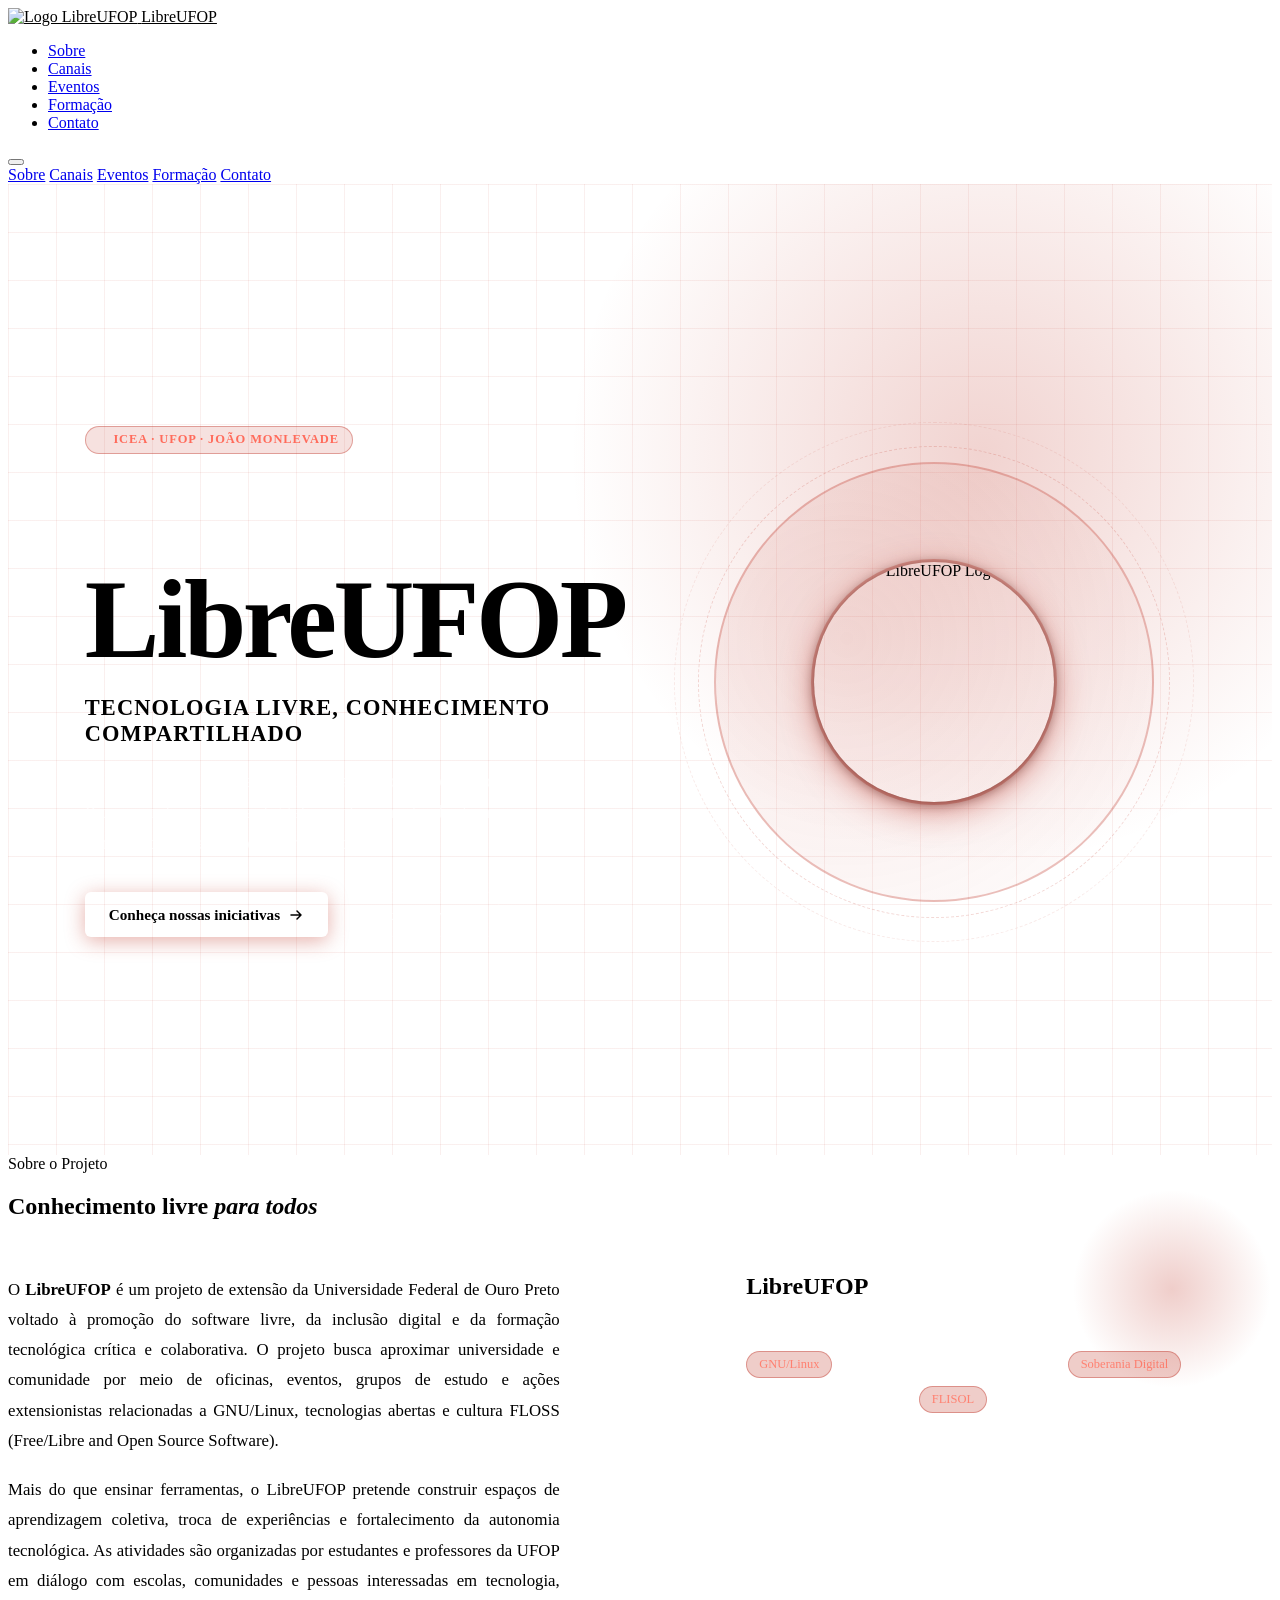
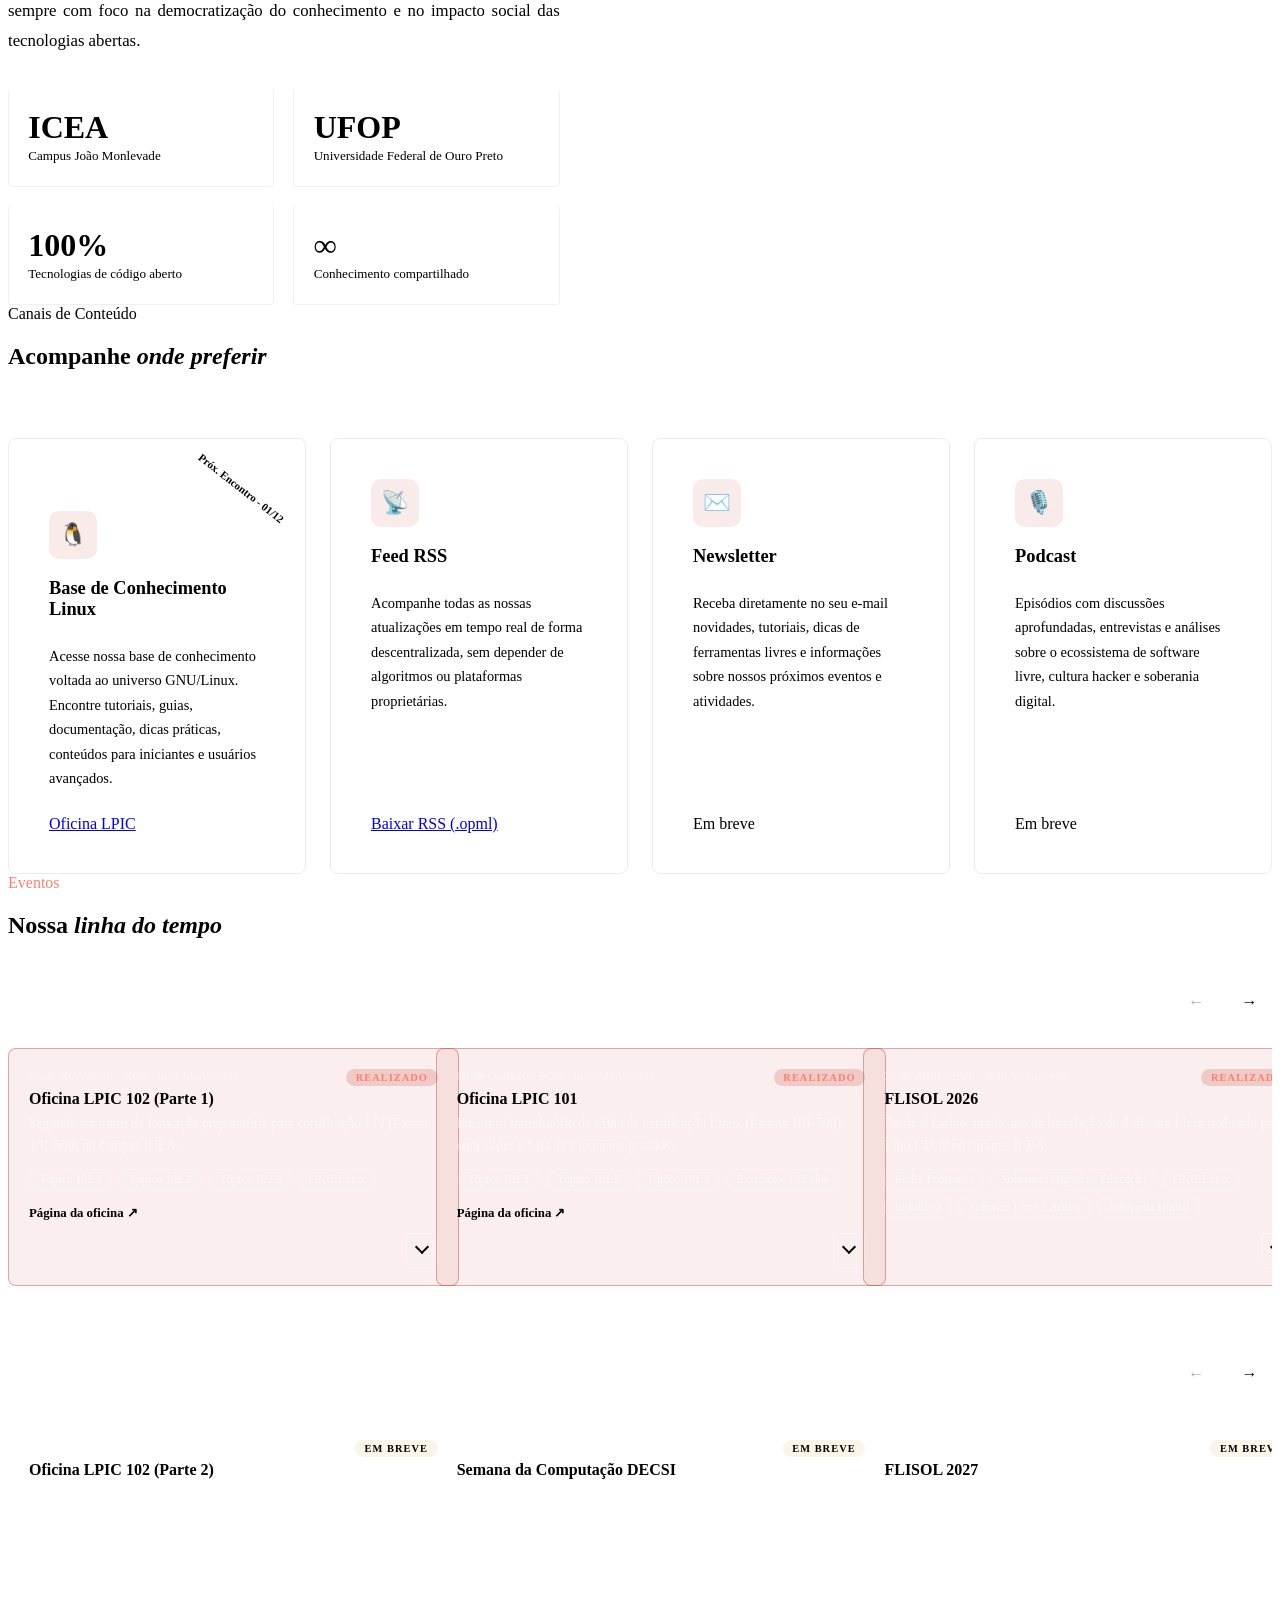
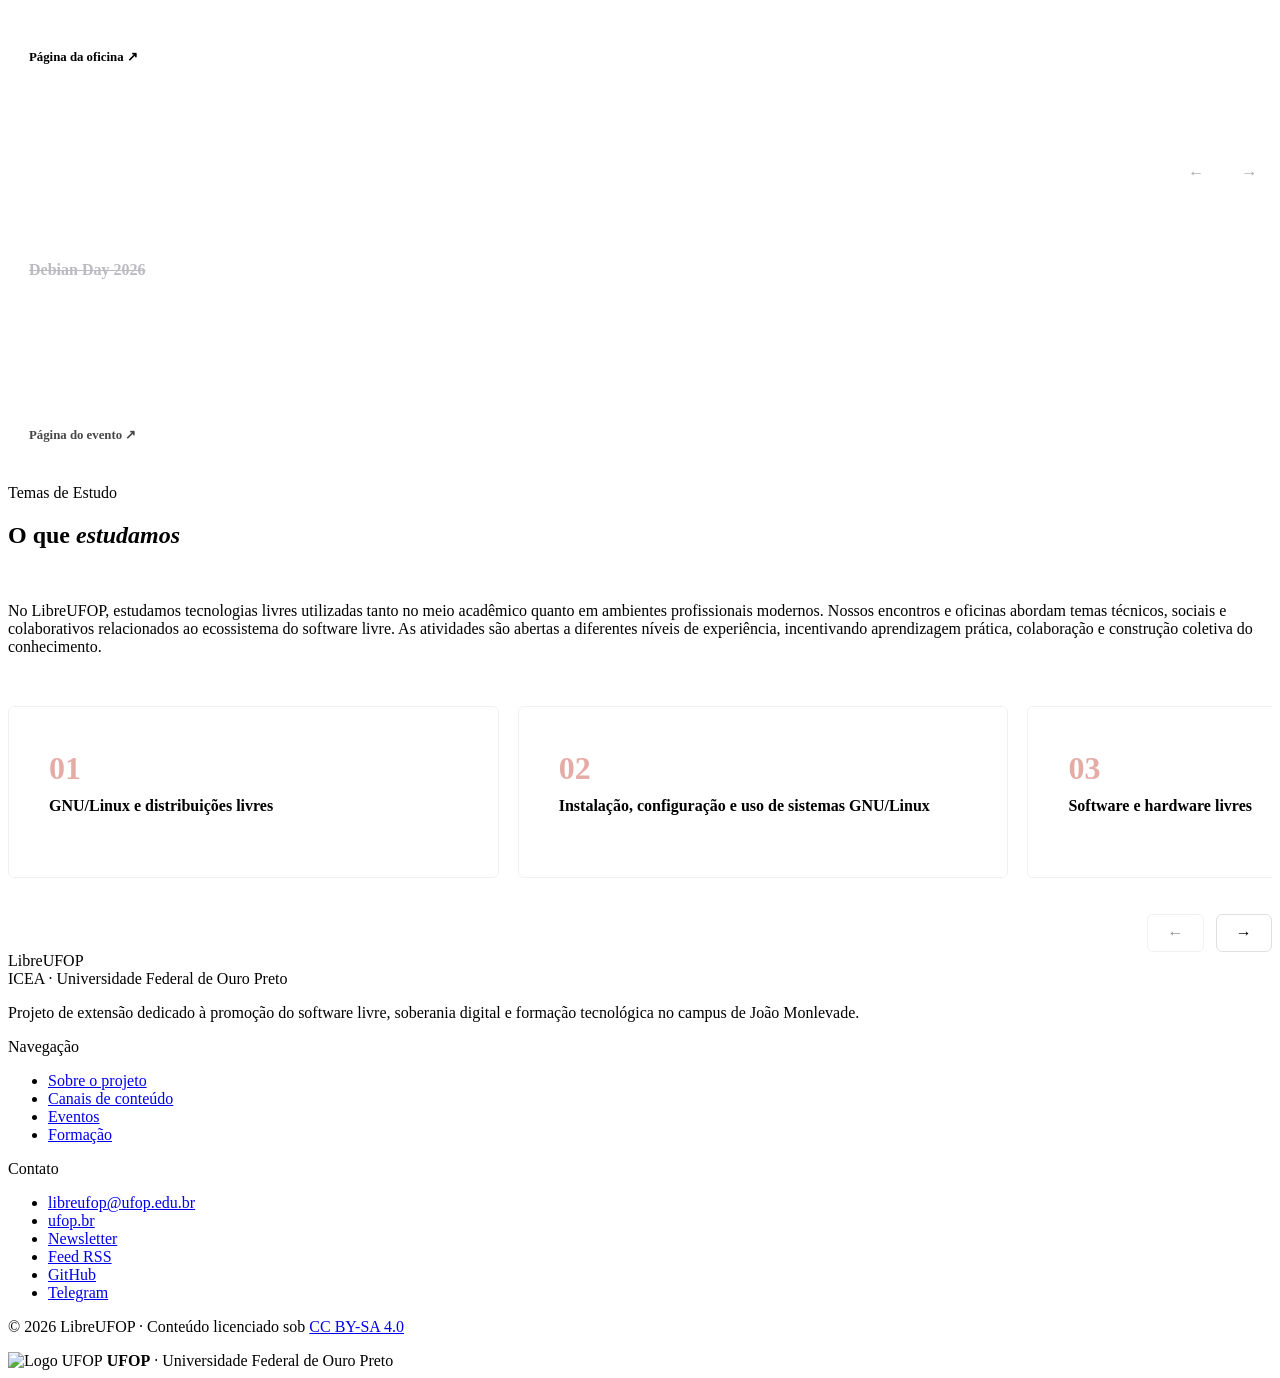
==== commit b1dfe250: "refactor(site): ajustes visuais, estruturais e de conteúdo na página inicial e de oficinas - Reorden" ====
--- a/index.html
+++ b/index.html
@@ -15,12 +15,8 @@
   <!-- NAV -->
   <nav>
     <a href="#" class="nav-logo">
-      <div class="nav-logo">
-        <img src="docs/public/imgs/LibreUFOP_logo.jpeg" alt="Logo LibreUFOP" class="logo-img" />
-        <p>
-          Libre<span>UFOP</span>
-        </p>
-      </div>
+      <img src="docs/public/imgs/LibreUFOP_logo.jpeg" alt="Logo LibreUFOP" class="logo-img" />
+      <span>Libre<span style="color: var(--red);">UFOP</span></span>
     </a>
     <ul>
       <li><a href="#sobre">Sobre</a></li>
@@ -95,7 +91,8 @@
           busca aproximar universidade e comunidade por meio de oficinas, eventos, grupos de estudo e ações
           extensionistas relacionadas a GNU/Linux, tecnologias abertas e cultura FLOSS (Free/Libre and Open Source
           Software).
-        <p> Mais do que ensinar ferramentas, o LibreUFOP pretende construir espaços de aprendizagem coletiva, troca de
+        </p>
+        <p>Mais do que ensinar ferramentas, o LibreUFOP pretende construir espaços de aprendizagem coletiva, troca de
           experiências e fortalecimento da autonomia tecnológica. As atividades são organizadas por estudantes e
           professores da UFOP em diálogo com escolas, comunidades e pessoas interessadas em tecnologia, sempre com foco
           na democratização do conhecimento e no impacto social das tecnologias abertas.
@@ -155,7 +152,51 @@
 
     <div class="canais-grid">
 
-      <div class="canal-card reveal">
+      <div class="canal-card canal-card--oficina reveal">
+        <span class="canal-ribbon">Próx. Encontro - 01/12</span>
+        <div class="canal-icon">🐧</div>
+
+        <div class="canal-title">Base de Conhecimento Linux</div>
+
+        <p class="canal-desc">
+          Acesse nossa base de conhecimento voltada ao universo GNU/Linux. Encontre tutoriais,
+          guias, documentação, dicas práticas, conteúdos para iniciantes e usuários avançados.
+        </p>
+
+        <a class="canal-link canal-btn" href="oficina.html">Oficina LPIC</a>
+      </div>
+
+      <div class="canal-card reveal reveal--delay-1">
+        <div class="canal-icon">📡</div>
+
+        <div class="canal-title">Feed RSS</div>
+
+        <p class="canal-desc">
+          Acompanhe todas as nossas atualizações em tempo real de forma descentralizada, sem
+          depender de algoritmos ou plataformas proprietárias.
+        </p>
+
+        <div class="btn-label">
+          <!-- <a class="canal-link canal-btn" href="docs/public/feed.xml" target="_blank" rel="noopener noreferrer"> Abrir Feed </a> -->
+          <a class="canal-link canal-btn" href="docs/public/feeds.opml" download="RSS_LibreUFOP.opml"> Baixar RSS (.opml) </a>
+        </div>
+      </div>
+
+      <div class="canal-card reveal reveal--delay-2">
+        <div class="canal-icon">✉️</div>
+
+        <div class="canal-title">Newsletter</div>
+
+        <p class="canal-desc">
+          Receba diretamente no seu e-mail novidades, tutoriais, dicas de ferramentas livres e
+          informações sobre nossos próximos eventos e atividades.
+        </p>
+
+        <span class="canal-link">Em breve</span>
+        <!-- <a class="canal-link canal-btn" href="https://substack.com/@libreufoptest" target="_blank" rel="noopener noreferrer"> Abrir Newsletter </a> -->
+      </div>
+
+      <div class="canal-card reveal reveal--delay-3">
         <div class="canal-icon">🎙️</div>
 
         <div class="canal-title">Podcast</div>
@@ -166,50 +207,6 @@
         </p>
 
         <span class="canal-link">Em breve</span>
-      </div>
-
-      <div class="canal-card reveal reveal--delay-1">
-        <div class="canal-icon">✉️</div>
-
-        <div class="canal-title">Newsletter</div>
-
-        <p class="canal-desc">
-          Receba diretamente no seu e-mail novidades, tutoriais, dicas de ferramentas livres e
-          informações sobre nossos próximos eventos e atividades.
-        </p>
-
-        <span class="canal-link">Em breve</span>
-        <!-- <a class="canal-link canal-btn" href="https://substack.com/@libreufoptest" target="_blank" rel="noopener noreferrer"> Abrir Newsletter </a> -->
-      </div>
-
-      <div class="canal-card reveal reveal--delay-2">
-        <div class="canal-icon">📡</div>
-
-        <div class="canal-title">Feed RSS</div>
-
-        <p class="canal-desc">
-          Acompanhe todas as nossas atualizações em tempo real de forma descentralizada, sem
-          depender de algoritmos ou plataformas proprietárias.
-        </p>
-
-        <div class="btn-label">
-          <!-- <a class="canal-link canal-btn" href="docs/public/feed.xml" target="_blank" rel="noopener noreferrer"> Abrir Feed </a> -->
-          <a class="canal-link canal-btn" href="docs/public/feeds.opml" download="RSS_LibreUFOP.opml"> Baixar RSS (.opml) </a>
-        </div>
-      </div>
-
-      <div class="canal-card canal-card--oficina reveal">
-        <span class="canal-ribbon">Próx. Encontro - 01/12</span>
-        <div class="canal-icon">🐧</div>
-
-        <div class="canal-title">Base de Conhecimento Linux</div>
-
-        <p class="canal-desc">
-          Acesse nossa base de conhecimento voltada ao universo GNU/Linux. Encontre tutoriais,
-          guias, documentação, dicas práticas, conteúdos para iniciantes e usuários avançados.
-        </p>
-
-        <a class="canal-link canal-btn" href="oficina.html">Oficina LPIC</a>
       </div>
 
     </div>
@@ -224,29 +221,61 @@
 
     <div class="eventos-grid">
       <div class="eventos-row">
-        <div class="eventos-col-title reveal">● Realizados</div>
+        <div class="eventos-col-header reveal"><div class="eventos-col-title">● Realizados</div><div class="eventos-nav"><button class="eventos-nav-btn" type="button" aria-label="Eventos realizados anteriores" data-dir="-1">&larr;</button><button class="eventos-nav-btn" type="button" aria-label="Próximos eventos realizados" data-dir="1">&rarr;</button></div></div>
         <div class="eventos-cards">
 
-          <!--- Debian Day 2026 --->
-          <div class="evento-card evento-card--cancelado reveal reveal--delay-1">
-            <div class="evento-summary">
-              <span class="evento-data">04 de Setembro · 2026 · João Monlevade</span>
-              <span class="evento-nome">Debian Day 2026</span>
-              <span class="evento-desc">Celebração anual do Projeto Debian. Esta edição foi cancelada.</span>
-            </div>
-            <div class="evento-details">
-              <div class="evento-desc">O encontro teria instalação, tutoriais e discussões sobre a distribuição GNU/Linux e sua comunidade.</div>
-              <div class="evento-talks">
-                <span class="evento-talk">Debian GNU/Linux</span>
-                <span class="evento-talk">Empacotamento</span>
-                <span class="evento-talk">Comunidade</span>
+          <!--- Oficina LPIC 102 (03/11/2026) --->
+          <div class="evento-card evento-card--destaque reveal reveal--delay-1">
+            <div class="evento-summary">
+              <span class="evento-data">03 de Novembro · 2026 · João Monlevade</span>
+              <span class="evento-nome">Oficina LPIC 102 (Parte 1)</span>
+              <span class="evento-desc">Segundo encontro da formação preparatória para certificação LPI (Exame 101-500) no campus ICEA.</span>
+              <span class="evento-talks">
+                <span class="evento-talk">Tópico 102.1</span>
+                <span class="evento-talk">Tópico 102.2</span>
+                <span class="evento-talk">Tópico 102.3</span>
+                <span class="evento-talk">GNU/Linux</span>
+              </span>
+              <a class="evento-link" href="oficina.html" style="margin-top: auto; padding-top: 0.9rem; align-self: flex-start;">Página da oficina ↗</a>
+              <button class="evento-toggle" type="button" aria-label="Mostrar informações da Oficina LPIC 102 de 03/11/2026" aria-expanded="false" aria-controls="evento-details-lpic-102-nov"></button>
+            </div>
+            <div class="evento-details" id="evento-details-lpic-102-nov" hidden>
+              <div class="evento-data">Conteúdo · 03/11/2026 · LPIC-1 (101-500)</div>
+              <div class="evento-desc">
+                Abordagem prática dos tópicos 102.1, 102.2 e 102.3 do material oficial da LPI, com apresentação de slides e demonstrações em terminal.
               </div>
-              <a class="evento-link" href="https://wiki.debian.org/DebianDay/2026/Brazil/Jo%C3%A3o%20Monlevade" target="_blank" rel="noopener noreferrer">Página do evento ↗</a>
+              <div class="evento-local">📍 UFOP/ICEA · João Monlevade — MG</div>
+              <a class="evento-link" href="oficina.html">Página da oficina ↗</a>
+            </div>
+          </div>
+
+          <!--- Oficina LPIC 101 (06/10/2026) --->
+          <div class="evento-card evento-card--destaque reveal reveal--delay-2">
+            <div class="evento-summary">
+              <span class="evento-data">06 de Outubro · 2026 · João Monlevade</span>
+              <span class="evento-nome">Oficina LPIC 101</span>
+              <span class="evento-desc">Encontro introdutório da trilha de certificação Linux (Exame 101-500) com slides e lista de exercícios guiados.</span>
+              <span class="evento-talks">
+                <span class="evento-talk">Tópico 101.1</span>
+                <span class="evento-talk">Tópico 101.2</span>
+                <span class="evento-talk">Tópico 101.3</span>
+                <span class="evento-talk">Exercícios Guiados</span>
+              </span>
+              <a class="evento-link" href="oficina.html" style="margin-top: auto; padding-top: 0.9rem; align-self: flex-start;">Página da oficina ↗</a>
+              <button class="evento-toggle" type="button" aria-label="Mostrar informações da Oficina LPIC 101 de 06/10/2026" aria-expanded="false" aria-controls="evento-details-lpic-101-out"></button>
+            </div>
+            <div class="evento-details" id="evento-details-lpic-101-out" hidden>
+              <div class="evento-data">Conteúdo · 06/10/2026 · LPIC-1 (101-500)</div>
+              <div class="evento-desc">
+                Introdução à arquitetura de sistemas GNU/Linux, inicialização e gerenciamento básico, acompanhada de lista de exercícios práticos.
+              </div>
+              <div class="evento-local">📍 UFOP/ICEA · João Monlevade — MG</div>
+              <a class="evento-link" href="oficina.html">Página da oficina ↗</a>
             </div>
           </div>
 
           <!--- FLISOL 2026 --->
-          <div class="evento-card evento-card--destaque reveal reveal--delay-2">
+          <div class="evento-card evento-card--destaque reveal reveal--delay-1">
             <div class="evento-summary">
               <span class="evento-data">25 de Abril · 2026 · João Monlevade</span>
               <span class="evento-nome">FLISOL 2026</span>
@@ -280,7 +309,7 @@
           </div>
 
           <!--- Debian Day 2025 --->
-          <div class="evento-card evento-card--destaque reveal reveal--delay-3">
+          <div class="evento-card evento-card--destaque reveal reveal--delay-2">
             <div class="evento-summary">
               <span class="evento-data">16 de Agosto · 2025 · João Monlevade</span>
               <span class="evento-nome">Debian Day 2025</span>
@@ -313,14 +342,110 @@
       </div>
 
       <div class="eventos-row">
-        <div class="eventos-col-title reveal">◌ Previstos</div>
+        <div class="eventos-col-header reveal"><div class="eventos-col-title">◌ Previstos</div><div class="eventos-nav"><button class="eventos-nav-btn" type="button" aria-label="Eventos previstos anteriores" data-dir="-1">&larr;</button><button class="eventos-nav-btn" type="button" aria-label="Próximos eventos previstos" data-dir="1">&rarr;</button></div></div>
         <div class="eventos-cards eventos-cards-future">
+
+          <!--- Oficina LPIC 102 (01/12/2026) --->
+          <div class="evento-card evento-card--futuro reveal">
+            <div class="evento-summary">
+              <span class="evento-data">01 de Dezembro · 2026 · João Monlevade</span>
+              <span class="evento-nome">Oficina LPIC 102 (Parte 2)</span>
+              <span class="evento-desc">Continuação da formação preparatória para o exame LPI 101-500 no campus ICEA/UFOP.</span>
+            </div>
+
+            <div class="evento-details">
+              <div class="evento-desc">Encontro prático dedicado aos tópicos 102.4, 102.5 e 102.6 do material oficial da LPI. Slides e listas de exercícios serão publicados após a aula.</div>
+              <span class="evento-talks">
+                <span class="evento-talk">Tópico 102.4</span>
+                <span class="evento-talk">Tópico 102.5</span>
+                <span class="evento-talk">Tópico 102.6</span>
+                <span class="evento-talk">LPIC-1</span>
+              </span>
+              <a class="evento-link" href="oficina.html">Página da oficina ↗</a>
+            </div>
+          </div>
 
           <!--- Semana da Computação 2027 --->
           <div class="evento-card evento-card--futuro reveal reveal--delay-1">
             <div class="evento-summary">
               <span class="evento-data">Abril · 2027</span>
               <span class="evento-nome">Semana da Computação DECSI</span>
+              <span class="evento-desc">Participação do LibreUFOP com oficinas, palestras e atividades práticas no campus ICEA.</span>
+            </div>
+
+            <div class="evento-details">
+              <div class="evento-desc">Atividades voltadas a GNU/Linux, ferramentas livres e cultura open source integradas à programação acadêmica do DECSI. Data, programação e local serão divulgados em breve.</div>
+              <span class="evento-talks">
+                <span class="evento-talk">Oficinas</span>
+                <span class="evento-talk">GNU/Linux</span>
+                <span class="evento-talk">Cultura FLOSS</span>
+                <span class="evento-talk">Extensão</span>
+              </span>
+            </div>
+          </div>
+
+          <!--- FLISOL 2027 --->
+          <div class="evento-card evento-card--futuro reveal reveal--delay-2">
+            <div class="evento-summary">
+              <span class="evento-data">Abril · 2027</span>
+              <span class="evento-nome">FLISOL 2027</span>
+              <span class="evento-desc">Festival Latino-americano de Instalação de Software Livre no campus ICEA/UFOP.</span>
+            </div>
+
+            <div class="evento-details">
+              <div class="evento-desc">Nova edição do maior evento de divulgação de Software Livre da América Latina, com installfest, palestras e troca de experiências. Data, programação e local serão divulgados em breve.</div>
+              <span class="evento-talks">
+                <span class="evento-talk">Installfest</span>
+                <span class="evento-talk">Software Livre</span>
+                <span class="evento-talk">Soberania Digital</span>
+                <span class="evento-talk">Comunidade</span>
+              </span>
+            </div>
+          </div>
+
+          <!--- Debian Day 2027 --->
+          <div class="evento-card evento-card--futuro reveal reveal--delay-3">
+            <div class="evento-summary">
+              <span class="evento-data">Agosto · 2027</span>
+              <span class="evento-nome">Debian Day 2027</span>
+              <span class="evento-desc">Celebração anual do Projeto Debian com oficinas, palestras e festival de instalação.</span>
+            </div>
+
+            <div class="evento-details">
+              <div class="evento-desc">Encontro aberto com festival de instalação, troca de experiências sobre Debian GNU/Linux, empacotamento e contribuição com a comunidade. Data, programação e local serão divulgados em breve.</div>
+              <span class="evento-talks">
+                <span class="evento-talk">Debian GNU/Linux</span>
+                <span class="evento-talk">Installfest</span>
+                <span class="evento-talk">Empacotamento</span>
+                <span class="evento-talk">Comunidade</span>
+              </span>
+            </div>
+          </div>
+
+          <!--- Software Freedom Day --->
+          <div class="evento-card evento-card--futuro reveal reveal--delay-4">
+            <div class="evento-summary">
+              <span class="evento-data">Setembro · 2027</span>
+              <span class="evento-nome">Software Freedom Day</span>
+              <span class="evento-desc">Celebração mundial da liberdade de software, privacidade e autonomia tecnológica.</span>
+            </div>
+
+            <div class="evento-details">
+              <div class="evento-desc">Atividades abertas à comunidade para discutir direitos digitais, padrões abertos e alternativas livres para o dia a dia. Data, programação e local serão divulgados em breve.</div>
+              <span class="evento-talks">
+                <span class="evento-talk">Liberdade Digital</span>
+                <span class="evento-talk">Privacidade</span>
+                <span class="evento-talk">Padrões Abertos</span>
+                <span class="evento-talk">FLOSS</span>
+              </span>
+            </div>
+          </div>
+
+          <!--- DevOps Day 2027 --->
+          <div class="evento-card evento-card--futuro reveal reveal--delay-5">
+            <div class="evento-summary">
+              <span class="evento-data">A definir · 2027/28</span>
+              <span class="evento-nome">DevOps Day</span>
               <span class="evento-desc">Encontro sobre cultura DevOps, automação e infraestrutura aberta.</span>
 
             </div>
@@ -336,83 +461,28 @@
             </div>
           </div>
 
-          <!--- FLISOL 2027 --->
-          <div class="evento-card evento-card--futuro reveal reveal--delay-2">
-            <div class="evento-summary">
-              <span class="evento-data">Abril · 2027</span>
-              <span class="evento-nome">FLISOL 2027</span>
-              <span class="evento-desc">Encontro sobre cultura DevOps, automação e infraestrutura aberta.</span>
-
-            </div>
-
+        </div>
+      </div>
+
+      <div class="eventos-row">
+        <div class="eventos-col-header reveal"><div class="eventos-col-title">✕ Cancelados</div><div class="eventos-nav"><button class="eventos-nav-btn" type="button" aria-label="Eventos cancelados anteriores" data-dir="-1">&larr;</button><button class="eventos-nav-btn" type="button" aria-label="Próximos eventos cancelados" data-dir="1">&rarr;</button></div></div>
+        <div class="eventos-cards">
+
+          <!--- Debian Day 2026 --->
+          <div class="evento-card evento-card--cancelado reveal reveal--delay-1">
+            <div class="evento-summary">
+              <span class="evento-data">04 de Setembro · 2026 · João Monlevade</span>
+              <span class="evento-nome">Debian Day 2026</span>
+              <span class="evento-desc">Celebração anual do Projeto Debian. Esta edição foi cancelada.</span>
+            </div>
             <div class="evento-details">
-              <div class="evento-desc">O evento abordará ferramentas abertas de CI/CD, containers, Linux e infraestrutura como código. Data, programação e local serão divulgados em breve.</div>
-              <span class="evento-talks">
-                <span class="evento-talk">CI/CD</span>
-                <span class="evento-talk">Containers</span>
-                <span class="evento-talk">Linux</span>
-                <span class="evento-talk">Automação</span>
-              </span>
-            </div>
-          </div>
-
-          <!--- Debian Day 2027 --->
-          <div class="evento-card evento-card--futuro reveal reveal--delay-3">
-            <div class="evento-summary">
-              <span class="evento-data">Agosto · 2027</span>
-              <span class="evento-nome">Debian Day 2027</span>
-              <span class="evento-desc">Encontro sobre cultura DevOps, automação e infraestrutura aberta.</span>
-
-            </div>
-
-            <div class="evento-details">
-              <div class="evento-desc">O evento abordará ferramentas abertas de CI/CD, containers, Linux e infraestrutura como código. Data, programação e local serão divulgados em breve.</div>
-              <span class="evento-talks">
-                <span class="evento-talk">CI/CD</span>
-                <span class="evento-talk">Containers</span>
-                <span class="evento-talk">Linux</span>
-                <span class="evento-talk">Automação</span>
-              </span>
-            </div>
-          </div>
-
-          <!--- Software Freedom Day --->
-          <div class="evento-card evento-card--futuro reveal reveal--delay-4">
-            <div class="evento-summary">
-              <span class="evento-data">Setembro · 2027</span>
-              <span class="evento-nome">Software Freedom Day</span>
-              <span class="evento-desc">Encontro sobre cultura DevOps, automação e infraestrutura aberta.</span>
-
-            </div>
-
-            <div class="evento-details">
-              <div class="evento-desc">O evento abordará ferramentas abertas de CI/CD, containers, Linux e infraestrutura como código. Data, programação e local serão divulgados em breve.</div>
-              <span class="evento-talks">
-                <span class="evento-talk">CI/CD</span>
-                <span class="evento-talk">Containers</span>
-                <span class="evento-talk">Linux</span>
-                <span class="evento-talk">Automação</span>
-              </span>
-            </div>
-          </div>
-
-          <!--- DevOps Day 2027 --->
-          <div class="evento-card evento-card--futuro reveal reveal--delay-5">
-            <div class="evento-summary">
-              <span class="evento-data">A definir · 2027/28</span>
-              <span class="evento-nome">DevOps Day</span>
-              <span class="evento-desc">Encontro sobre cultura DevOps, automação e infraestrutura aberta.</span>
-
-            </div>
-
-            <div class="evento-details">
-              <div class="evento-desc">O evento abordará ferramentas abertas de CI/CD, containers, Linux e infraestrutura como código. Data, programação e local serão divulgados em breve.</div>
-              <span class="evento-talks">
-                <span class="evento-talk">CI/CD</span>
-                <span class="evento-talk">Containers</span>
-                <span class="evento-talk">Linux</span>
-                <span class="evento-talk">Automação</span>
-              </span>
+              <div class="evento-desc">O encontro teria instalação, tutoriais e discussões sobre a distribuição GNU/Linux e sua comunidade.</div>
+              <div class="evento-talks">
+                <span class="evento-talk">Debian GNU/Linux</span>
+                <span class="evento-talk">Empacotamento</span>
+                <span class="evento-talk">Comunidade</span>
+              </div>
+              <a class="evento-link" href="https://wiki.debian.org/DebianDay/2026/Brazil/Jo%C3%A3o%20Monlevade" target="_blank" rel="noopener noreferrer">Página do evento ↗</a>
             </div>
           </div>
 
@@ -595,6 +665,37 @@
     formacaoTrack.addEventListener('scroll', updateFormacaoControls, { passive: true });
     window.addEventListener('resize', updateFormacaoControls);
     updateFormacaoControls();
+
+    // Navegação horizontal nas fileiras de eventos
+    document.querySelectorAll('.eventos-row').forEach(row => {
+      const track = row.querySelector('.eventos-cards');
+      const btns = row.querySelectorAll('.eventos-nav-btn');
+      if (!track || !btns.length) return;
+
+      const updateBtns = () => {
+        const maxScroll = track.scrollWidth - track.clientWidth;
+        btns.forEach(btn => {
+          const dir = Number(btn.dataset.dir);
+          btn.disabled = dir < 0 ? track.scrollLeft <= 2 : track.scrollLeft >= maxScroll - 2;
+        });
+      };
+
+      btns.forEach(btn => {
+        btn.addEventListener('click', () => {
+          const card = track.querySelector('.evento-card');
+          const gap = parseFloat(getComputedStyle(track).gap) || 0;
+          const dir = Number(btn.dataset.dir);
+          track.scrollBy({
+            left: dir * ((card ? card.getBoundingClientRect().width : 320) + gap),
+            behavior: prefersReducedMotion ? 'auto' : 'smooth'
+          });
+        });
+      });
+
+      track.addEventListener('scroll', updateBtns, { passive: true });
+      window.addEventListener('resize', updateBtns);
+      updateBtns();
+    });
 
     // Expandable & clickable cards on events
     eventoCards.forEach(card => {
--- a/css/index.css
+++ b/css/index.css
@@ -321,11 +321,11 @@
 
 .sobre-grid {
   display: grid;
-  align-items: start;
+  align-items: stretch;
   grid-template-columns: minmax(0, 0.95fr) minmax(0, 1.05fr);
   gap: clamp(6rem, 8vw, 8rem);
   max-width: none;
-  width: calc(100% + clamp(0rem, 3vw, 2rem));
+  width: 100%;
   margin: 0;
 }
 
@@ -467,8 +467,7 @@
   display: grid;
   grid-template-columns: repeat(4, 1fr);
   gap: 1.5rem;
-  max-width: max-content;
-  text-align: justify;
+  width: 100%;
 }
 
 .canal-card {
@@ -578,9 +577,9 @@
 }
 
 .eventos-grid {
-  display: grid;
-  grid-template-columns: minmax(0, 1fr);
-  gap: 2.5rem;
+  display: flex;
+  flex-direction: column;
+  gap: 3.25rem;
   margin-top: 3rem;
 }
 
@@ -588,23 +587,32 @@
   display: grid;
   grid-auto-flow: column;
   grid-auto-columns: calc((100% - 2 * clamp(1rem, 1.5vw, 1.5rem)) / 3);
-  align-items: start;
+  align-items: stretch;
   justify-items: start;
   gap: clamp(1rem, 1.5vw, 1.5rem);
   overflow-x: auto;
-  padding-bottom: 0.8rem;
+  padding-bottom: 1.25rem;
   scroll-snap-type: x mandatory;
-  scrollbar-width: thin;
-  scrollbar-color: rgba(192, 57, 43, 0.6) rgba(255, 255, 255, 0.06);
-}
-
-.eventos-cards-future {
-  scrollbar-width: none;
-  -ms-overflow-style: none;
-}
-
-.eventos-cards-future::-webkit-scrollbar {
-  display: none;
+  scrollbar-width: auto;
+  scrollbar-color: rgba(192, 57, 43, 0.75) rgba(255, 255, 255, 0.08);
+}
+
+.eventos-cards::-webkit-scrollbar {
+  height: 10px;
+}
+
+.eventos-cards::-webkit-scrollbar-track {
+  background: rgba(255, 255, 255, 0.06);
+  border-radius: 999px;
+}
+
+.eventos-cards::-webkit-scrollbar-thumb {
+  background: rgba(192, 57, 43, 0.65);
+  border-radius: 999px;
+}
+
+.eventos-cards::-webkit-scrollbar-thumb:hover {
+  background: var(--red-light);
 }
 
 .eventos-col-title {
@@ -619,7 +627,9 @@
 }
 
 .evento-card {
-  width: 90%;
+  display: flex;
+  flex-direction: column;
+  width: 100%;
   min-width: 0;
   background: rgba(255, 255, 255, 0.04);
   border: 1px solid rgba(255, 255, 255, 0.08);
@@ -648,6 +658,7 @@
 .evento-summary {
   position: relative;
   display: flex;
+  flex: 1;
   flex-direction: column;
   min-width: 0;
   padding-bottom: 2.75rem;
@@ -664,6 +675,7 @@
 
 .evento-card--cancelado .evento-summary,
 .evento-card--futuro .evento-summary {
+  flex: 0 0 auto;
   min-height: 0;
   padding-bottom: 0;
 }
@@ -677,7 +689,9 @@
   display: flex;
   flex: 1;
   flex-direction: column;
-  justify-content: space-evenly;
+  justify-content: space-between;
+  padding-top: 0.85rem;
+  overflow: visible;
 }
 
 .evento-toggle {
@@ -768,14 +782,21 @@
 }
 
 .evento-card--cancelado {
-  border-color: rgba(192, 57, 43, 0.4);
-  background: rgba(192, 57, 43, 0.08);
+  border-style: dashed;
+  border-color: rgba(255, 255, 255, 0.14);
+  background: rgba(255, 255, 255, 0.02);
+  opacity: 0.72;
+}
+
+.evento-card--cancelado:hover {
+  opacity: 0.9;
+  background: rgba(255, 255, 255, 0.04);
 }
 
 .evento-card--cancelado::before {
   content: 'CANCELADO';
-  color: #FF8070;
-  background: rgba(192, 57, 43, 0.2);
+  color: rgba(255, 255, 255, 0.55);
+  background: rgba(255, 255, 255, 0.08);
 }
 
 .evento-summary > .evento-data {
@@ -853,18 +874,33 @@
 .formacao-grid {
   display: flex;
   gap: 1.2rem;
-  padding-top: .3rem;
+  padding-top: 0.3rem;
+  padding-bottom: 1.25rem;
   margin-top: 2.8rem;
-  max-width: auto;
-  overflow: hidden;
-  
+  max-width: 100%;
+  overflow-x: auto;
   overscroll-behavior-x: contain;
   scroll-snap-type: x mandatory;
-  scrollbar-width: none;
+  scrollbar-width: auto;
+  scrollbar-color: rgba(192, 57, 43, 0.75) rgba(0, 0, 0, 0.08);
 }
 
 .formacao-grid::-webkit-scrollbar {
-  display: none;
+  height: 10px;
+}
+
+.formacao-grid::-webkit-scrollbar-track {
+  background: rgba(0, 0, 0, 0.08);
+  border-radius: 999px;
+}
+
+.formacao-grid::-webkit-scrollbar-thumb {
+  background: rgba(192, 57, 43, 0.75);
+  border-radius: 999px;
+}
+
+.formacao-grid::-webkit-scrollbar-thumb:hover {
+  background: var(--red);
 }
 
 .formacao-item {
@@ -900,7 +936,7 @@
   display: flex;
   justify-content: flex-end;
   gap: 0.75rem;
-  max-width: auto;
+  max-width: 100%;
   margin-top: 1rem;
 }
 
@@ -928,7 +964,7 @@
 .formacao-num {
   font-size: 2rem;
   font-weight: 800;
-  color: rgba(192, 57, 43, 0.15);
+  color: rgba(192, 57, 43, 0.42);
   line-height: 1;
   transition: color 0.3s;
 }
@@ -1066,3 +1102,46 @@
     transition: none;
   }
 }
+
+/* ── CONTROLES DA TIMELINE DE EVENTOS ── */
+.eventos-col-header {
+  display: flex;
+  align-items: center;
+  justify-content: space-between;
+  gap: 1rem;
+  margin-bottom: 1.2rem;
+  padding-bottom: 0.6rem;
+  border-bottom: 1px solid rgba(255, 255, 255, 0.08);
+}
+
+.eventos-col-header .eventos-col-title {
+  margin-bottom: 0;
+  padding-bottom: 0;
+  border-bottom: none;
+}
+
+.eventos-nav {
+  display: flex;
+  gap: 0.5rem;
+}
+
+.eventos-nav-btn {
+  padding: 0.35rem 0.85rem;
+  color: var(--white);
+  background: rgba(255, 255, 255, 0.06);
+  border: 1px solid rgba(255, 255, 255, 0.16);
+  border-radius: 6px;
+  font: inherit;
+  cursor: pointer;
+  transition: border-color 0.2s, background 0.2s, opacity 0.2s;
+}
+
+.eventos-nav-btn:not(:disabled):hover {
+  border-color: var(--red-light);
+  background: rgba(192, 57, 43, 0.25);
+}
+
+.eventos-nav-btn:disabled {
+  opacity: 0.35;
+  cursor: not-allowed;
+}
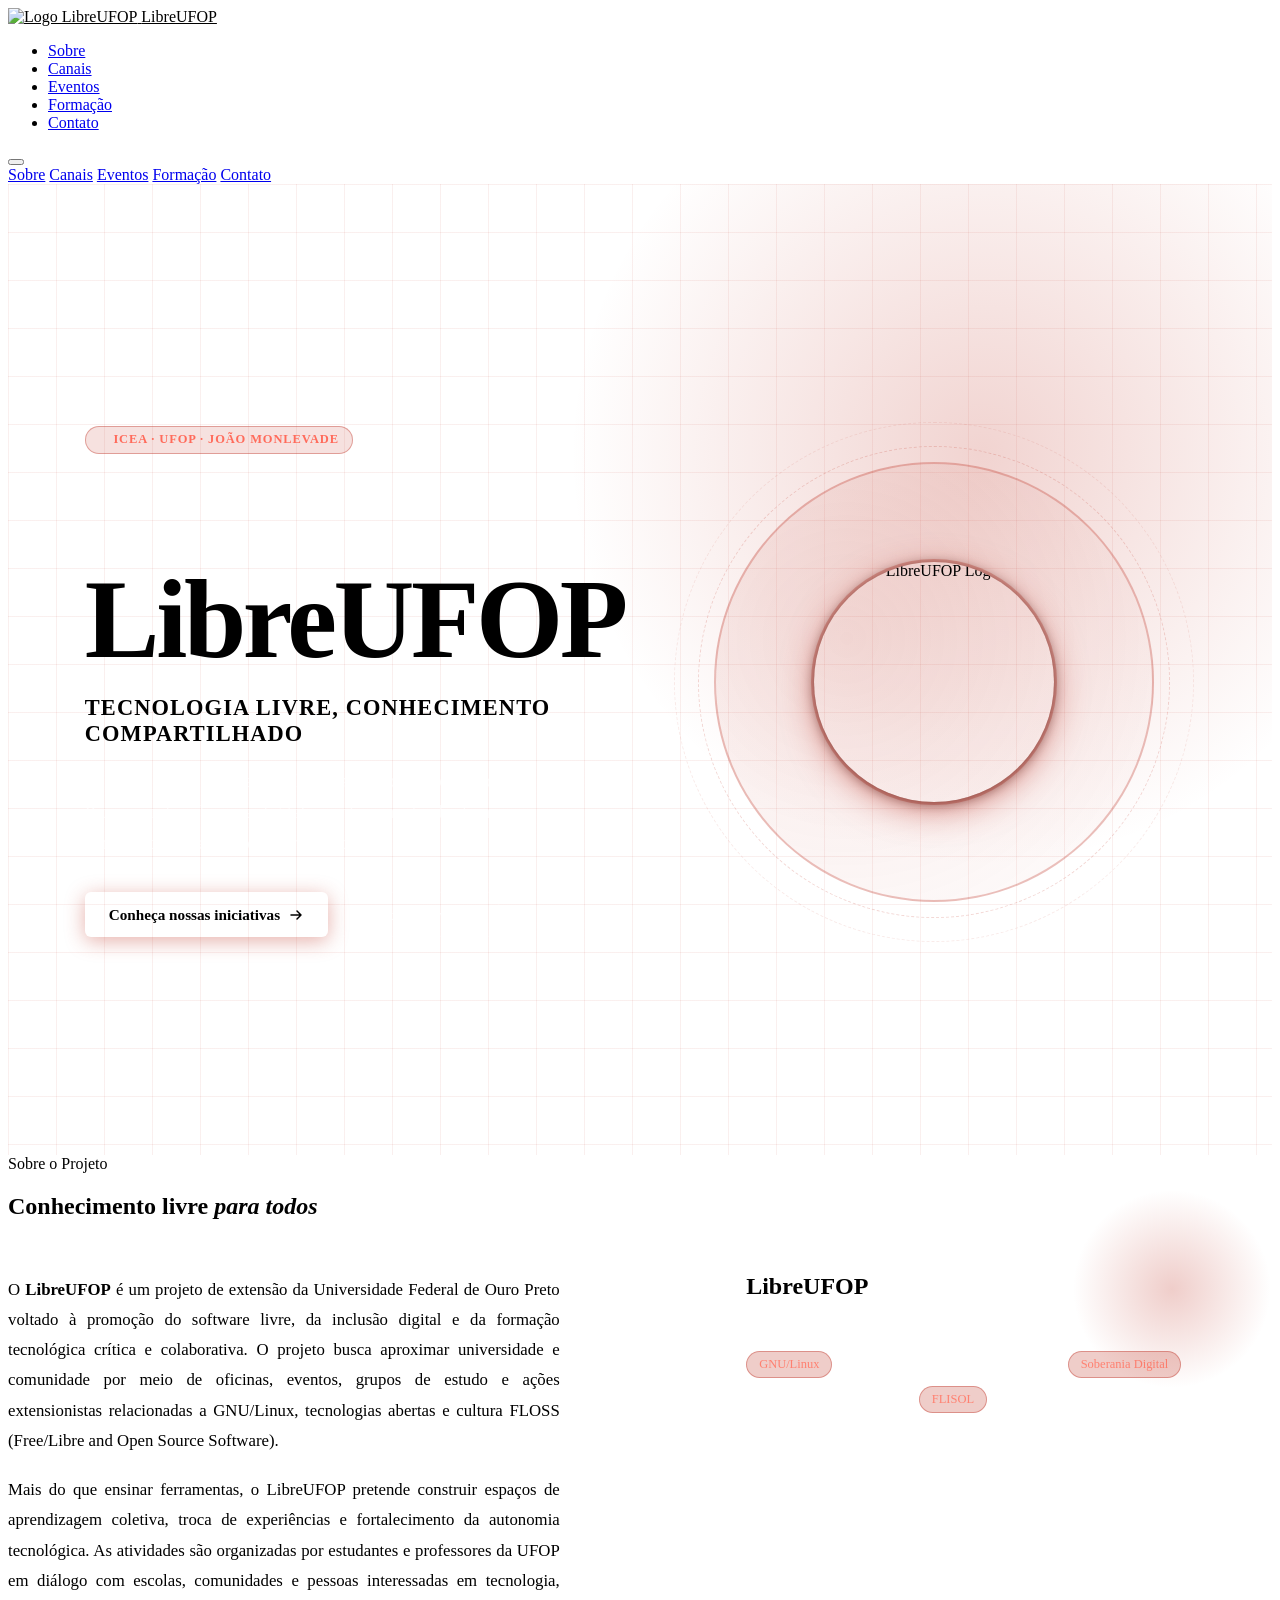
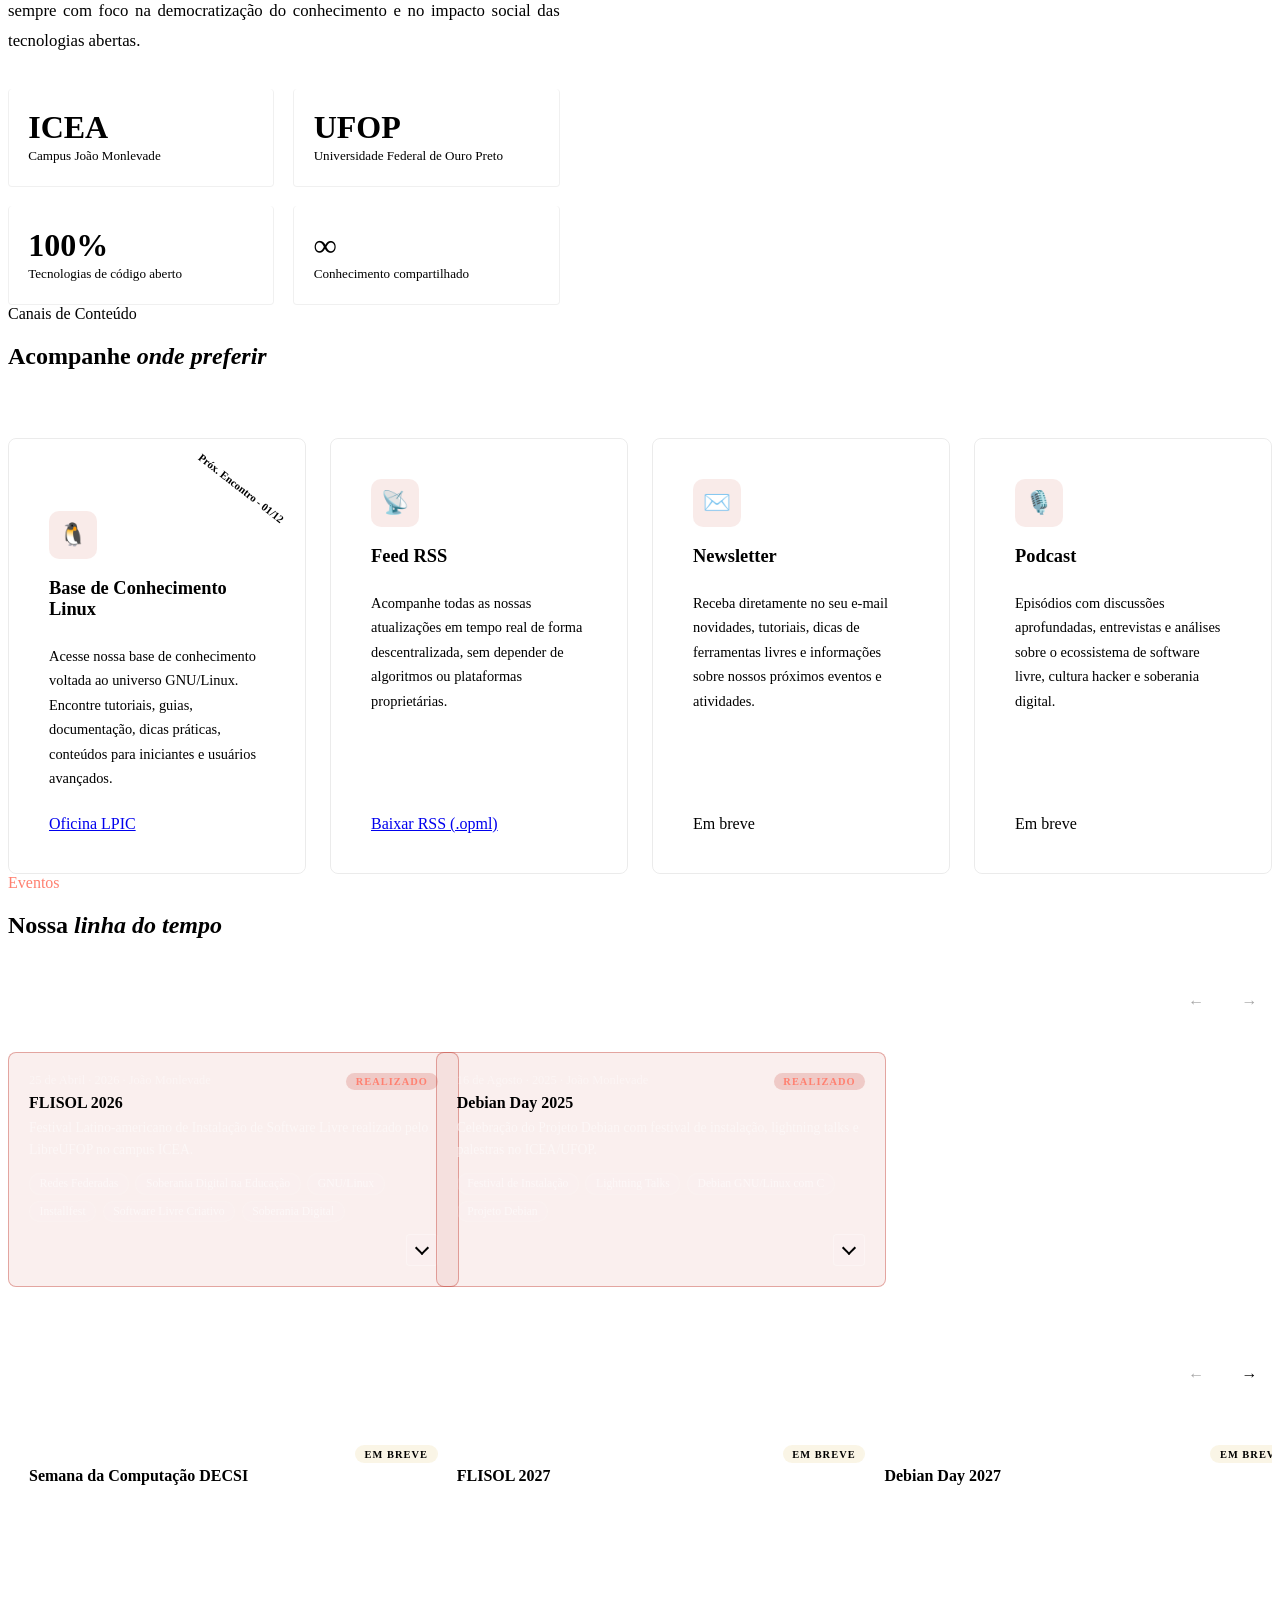
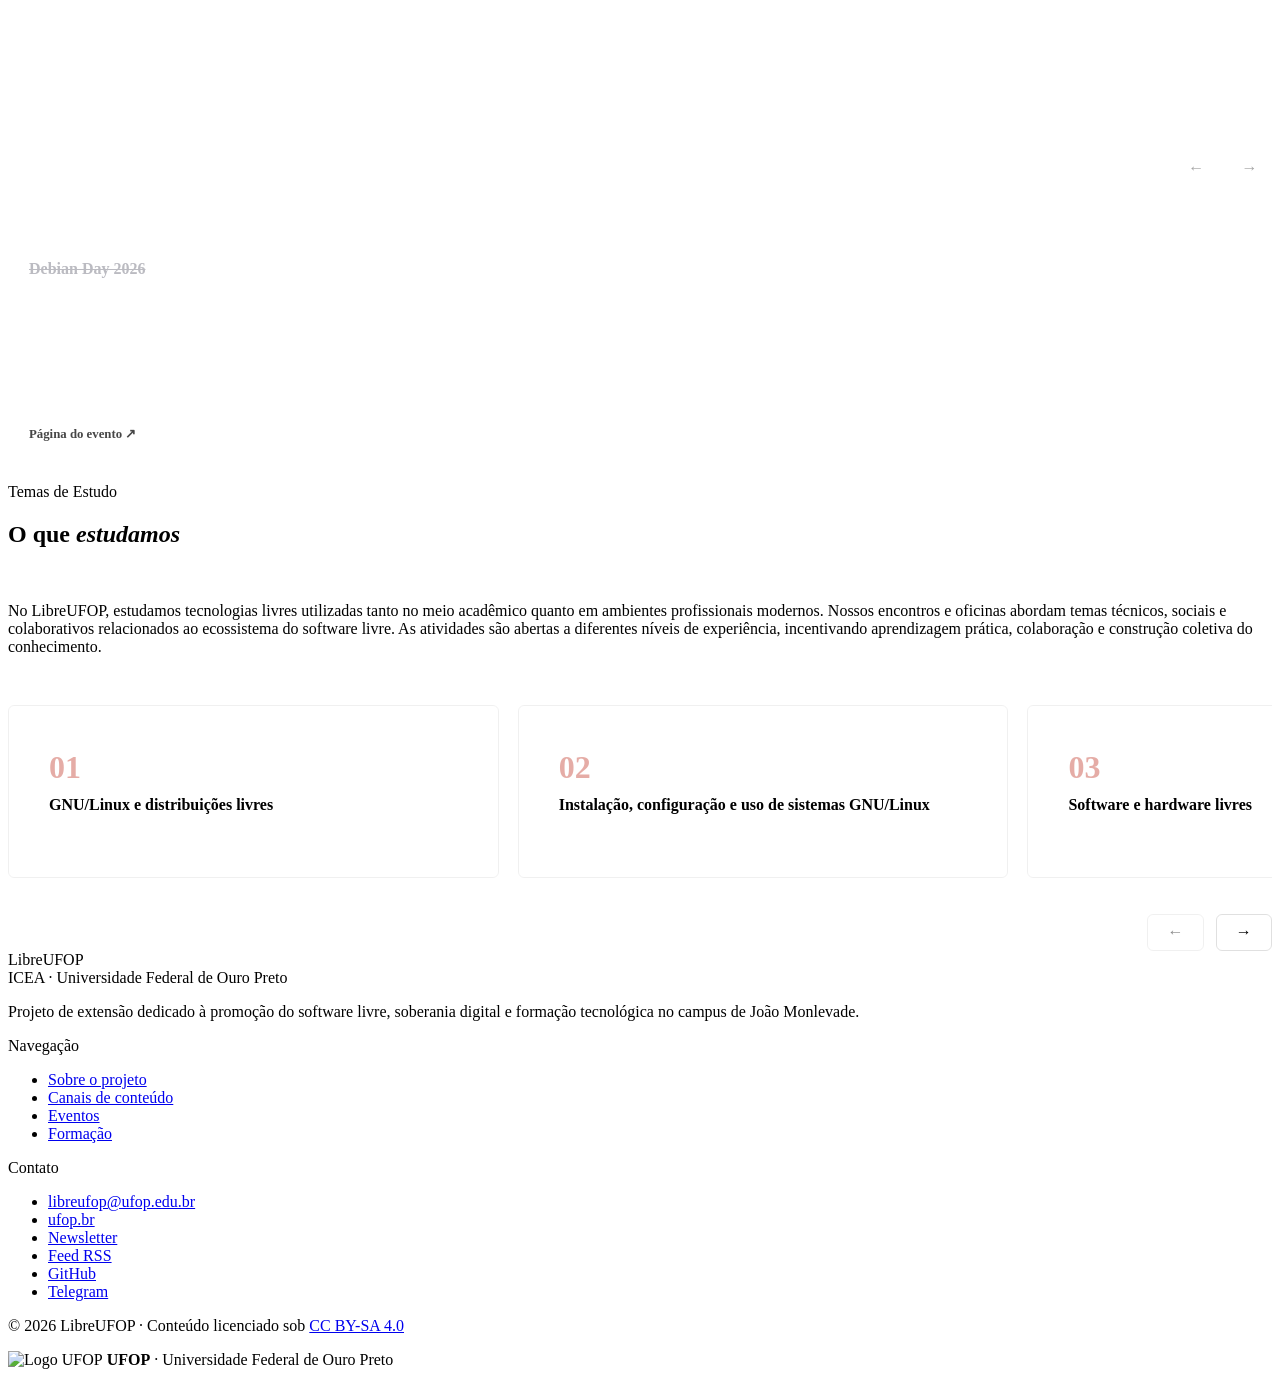
==== commit f679f195: "chore(eventos): remoção dos  cards da oficina LPIC da linha do tempo" ====
--- a/index.html
+++ b/index.html
@@ -224,56 +224,6 @@
         <div class="eventos-col-header reveal"><div class="eventos-col-title">● Realizados</div><div class="eventos-nav"><button class="eventos-nav-btn" type="button" aria-label="Eventos realizados anteriores" data-dir="-1">&larr;</button><button class="eventos-nav-btn" type="button" aria-label="Próximos eventos realizados" data-dir="1">&rarr;</button></div></div>
         <div class="eventos-cards">
 
-          <!--- Oficina LPIC 102 (03/11/2026) --->
-          <div class="evento-card evento-card--destaque reveal reveal--delay-1">
-            <div class="evento-summary">
-              <span class="evento-data">03 de Novembro · 2026 · João Monlevade</span>
-              <span class="evento-nome">Oficina LPIC 102 (Parte 1)</span>
-              <span class="evento-desc">Segundo encontro da formação preparatória para certificação LPI (Exame 101-500) no campus ICEA.</span>
-              <span class="evento-talks">
-                <span class="evento-talk">Tópico 102.1</span>
-                <span class="evento-talk">Tópico 102.2</span>
-                <span class="evento-talk">Tópico 102.3</span>
-                <span class="evento-talk">GNU/Linux</span>
-              </span>
-              <a class="evento-link" href="oficina.html" style="margin-top: auto; padding-top: 0.9rem; align-self: flex-start;">Página da oficina ↗</a>
-              <button class="evento-toggle" type="button" aria-label="Mostrar informações da Oficina LPIC 102 de 03/11/2026" aria-expanded="false" aria-controls="evento-details-lpic-102-nov"></button>
-            </div>
-            <div class="evento-details" id="evento-details-lpic-102-nov" hidden>
-              <div class="evento-data">Conteúdo · 03/11/2026 · LPIC-1 (101-500)</div>
-              <div class="evento-desc">
-                Abordagem prática dos tópicos 102.1, 102.2 e 102.3 do material oficial da LPI, com apresentação de slides e demonstrações em terminal.
-              </div>
-              <div class="evento-local">📍 UFOP/ICEA · João Monlevade — MG</div>
-              <a class="evento-link" href="oficina.html">Página da oficina ↗</a>
-            </div>
-          </div>
-
-          <!--- Oficina LPIC 101 (06/10/2026) --->
-          <div class="evento-card evento-card--destaque reveal reveal--delay-2">
-            <div class="evento-summary">
-              <span class="evento-data">06 de Outubro · 2026 · João Monlevade</span>
-              <span class="evento-nome">Oficina LPIC 101</span>
-              <span class="evento-desc">Encontro introdutório da trilha de certificação Linux (Exame 101-500) com slides e lista de exercícios guiados.</span>
-              <span class="evento-talks">
-                <span class="evento-talk">Tópico 101.1</span>
-                <span class="evento-talk">Tópico 101.2</span>
-                <span class="evento-talk">Tópico 101.3</span>
-                <span class="evento-talk">Exercícios Guiados</span>
-              </span>
-              <a class="evento-link" href="oficina.html" style="margin-top: auto; padding-top: 0.9rem; align-self: flex-start;">Página da oficina ↗</a>
-              <button class="evento-toggle" type="button" aria-label="Mostrar informações da Oficina LPIC 101 de 06/10/2026" aria-expanded="false" aria-controls="evento-details-lpic-101-out"></button>
-            </div>
-            <div class="evento-details" id="evento-details-lpic-101-out" hidden>
-              <div class="evento-data">Conteúdo · 06/10/2026 · LPIC-1 (101-500)</div>
-              <div class="evento-desc">
-                Introdução à arquitetura de sistemas GNU/Linux, inicialização e gerenciamento básico, acompanhada de lista de exercícios práticos.
-              </div>
-              <div class="evento-local">📍 UFOP/ICEA · João Monlevade — MG</div>
-              <a class="evento-link" href="oficina.html">Página da oficina ↗</a>
-            </div>
-          </div>
-
           <!--- FLISOL 2026 --->
           <div class="evento-card evento-card--destaque reveal reveal--delay-1">
             <div class="evento-summary">
@@ -345,26 +295,6 @@
         <div class="eventos-col-header reveal"><div class="eventos-col-title">◌ Previstos</div><div class="eventos-nav"><button class="eventos-nav-btn" type="button" aria-label="Eventos previstos anteriores" data-dir="-1">&larr;</button><button class="eventos-nav-btn" type="button" aria-label="Próximos eventos previstos" data-dir="1">&rarr;</button></div></div>
         <div class="eventos-cards eventos-cards-future">
 
-          <!--- Oficina LPIC 102 (01/12/2026) --->
-          <div class="evento-card evento-card--futuro reveal">
-            <div class="evento-summary">
-              <span class="evento-data">01 de Dezembro · 2026 · João Monlevade</span>
-              <span class="evento-nome">Oficina LPIC 102 (Parte 2)</span>
-              <span class="evento-desc">Continuação da formação preparatória para o exame LPI 101-500 no campus ICEA/UFOP.</span>
-            </div>
-
-            <div class="evento-details">
-              <div class="evento-desc">Encontro prático dedicado aos tópicos 102.4, 102.5 e 102.6 do material oficial da LPI. Slides e listas de exercícios serão publicados após a aula.</div>
-              <span class="evento-talks">
-                <span class="evento-talk">Tópico 102.4</span>
-                <span class="evento-talk">Tópico 102.5</span>
-                <span class="evento-talk">Tópico 102.6</span>
-                <span class="evento-talk">LPIC-1</span>
-              </span>
-              <a class="evento-link" href="oficina.html">Página da oficina ↗</a>
-            </div>
-          </div>
-
           <!--- Semana da Computação 2027 --->
           <div class="evento-card evento-card--futuro reveal reveal--delay-1">
             <div class="evento-summary">
--- a/css/index.css
+++ b/css/index.css
@@ -591,6 +591,8 @@
   justify-items: start;
   gap: clamp(1rem, 1.5vw, 1.5rem);
   overflow-x: auto;
+  overflow-y: hidden;
+  padding-top: 0.25rem;
   padding-bottom: 1.25rem;
   scroll-snap-type: x mandatory;
   scrollbar-width: auto;
@@ -874,11 +876,12 @@
 .formacao-grid {
   display: flex;
   gap: 1.2rem;
-  padding-top: 0.3rem;
+  padding-top: 0.5rem;
   padding-bottom: 1.25rem;
-  margin-top: 2.8rem;
+  margin-top: 2.6rem;
   max-width: 100%;
   overflow-x: auto;
+  overflow-y: hidden;
   overscroll-behavior-x: contain;
   scroll-snap-type: x mandatory;
   scrollbar-width: auto;
